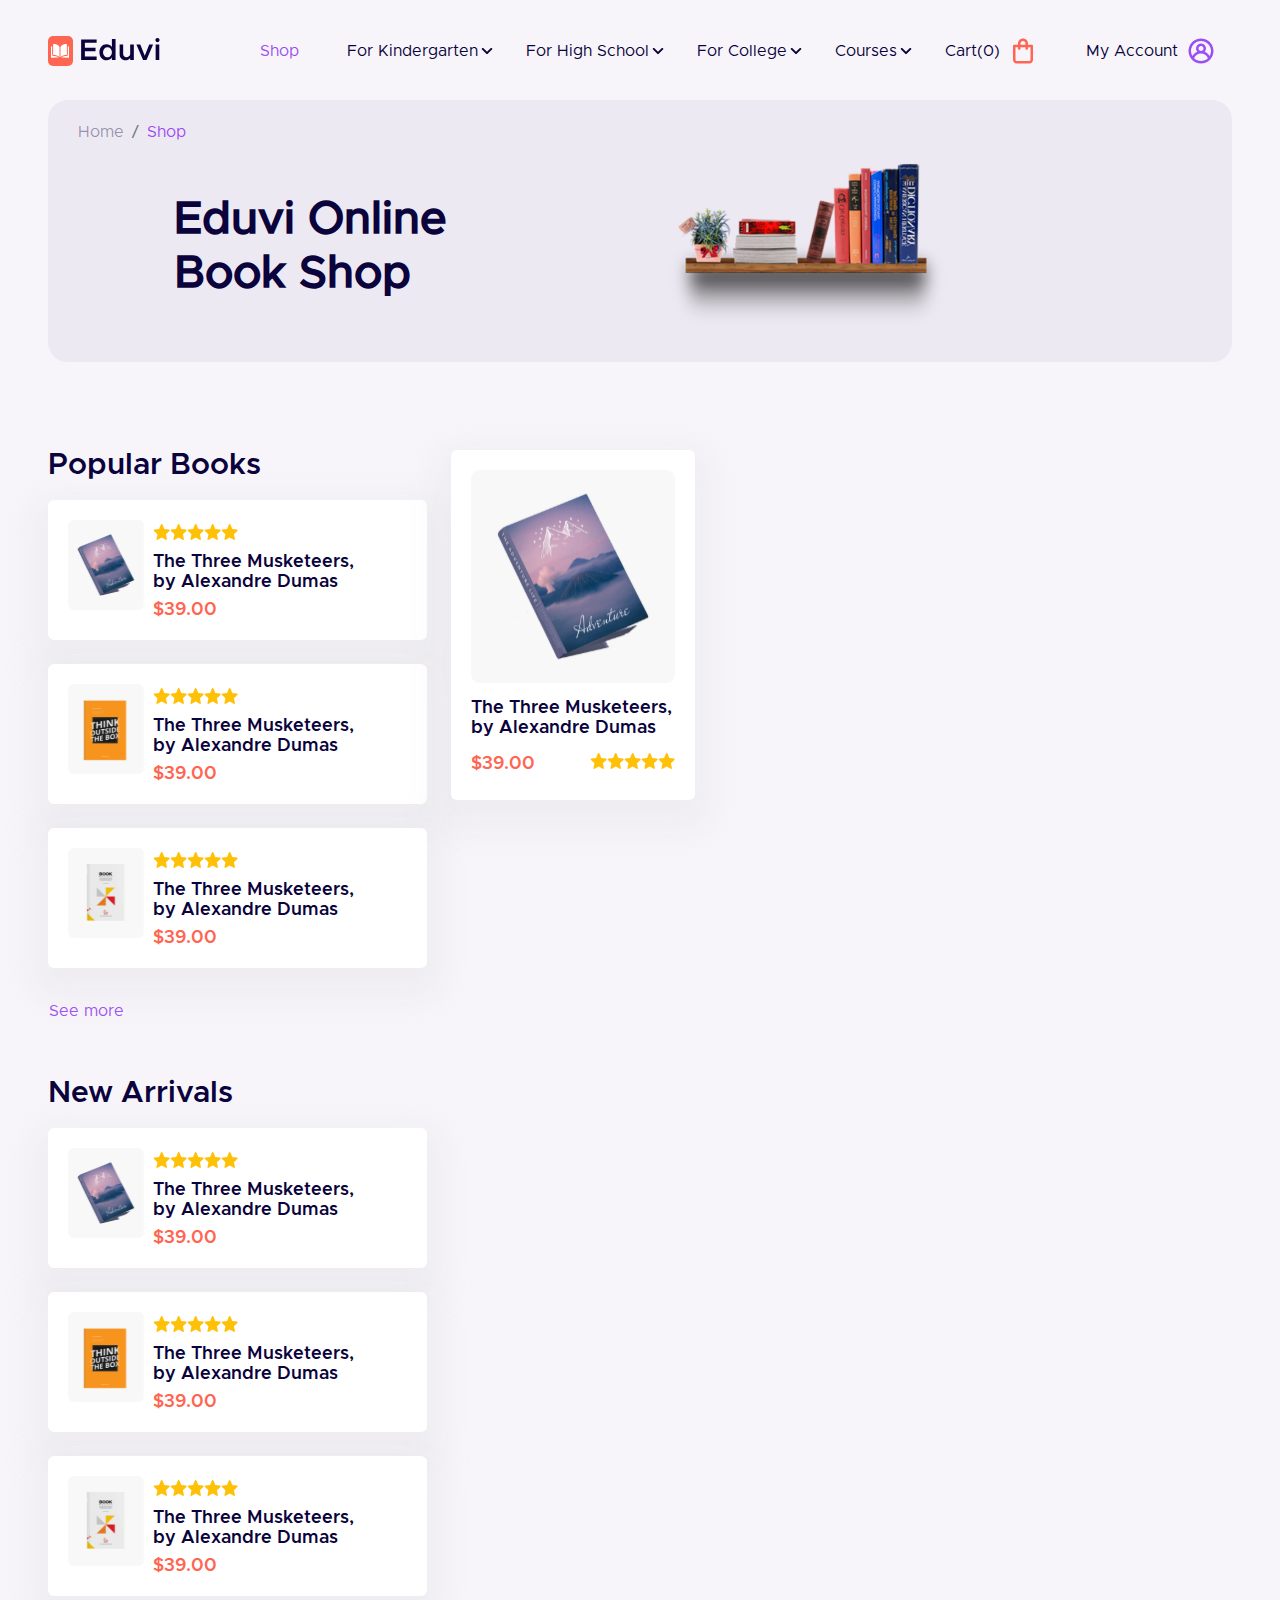
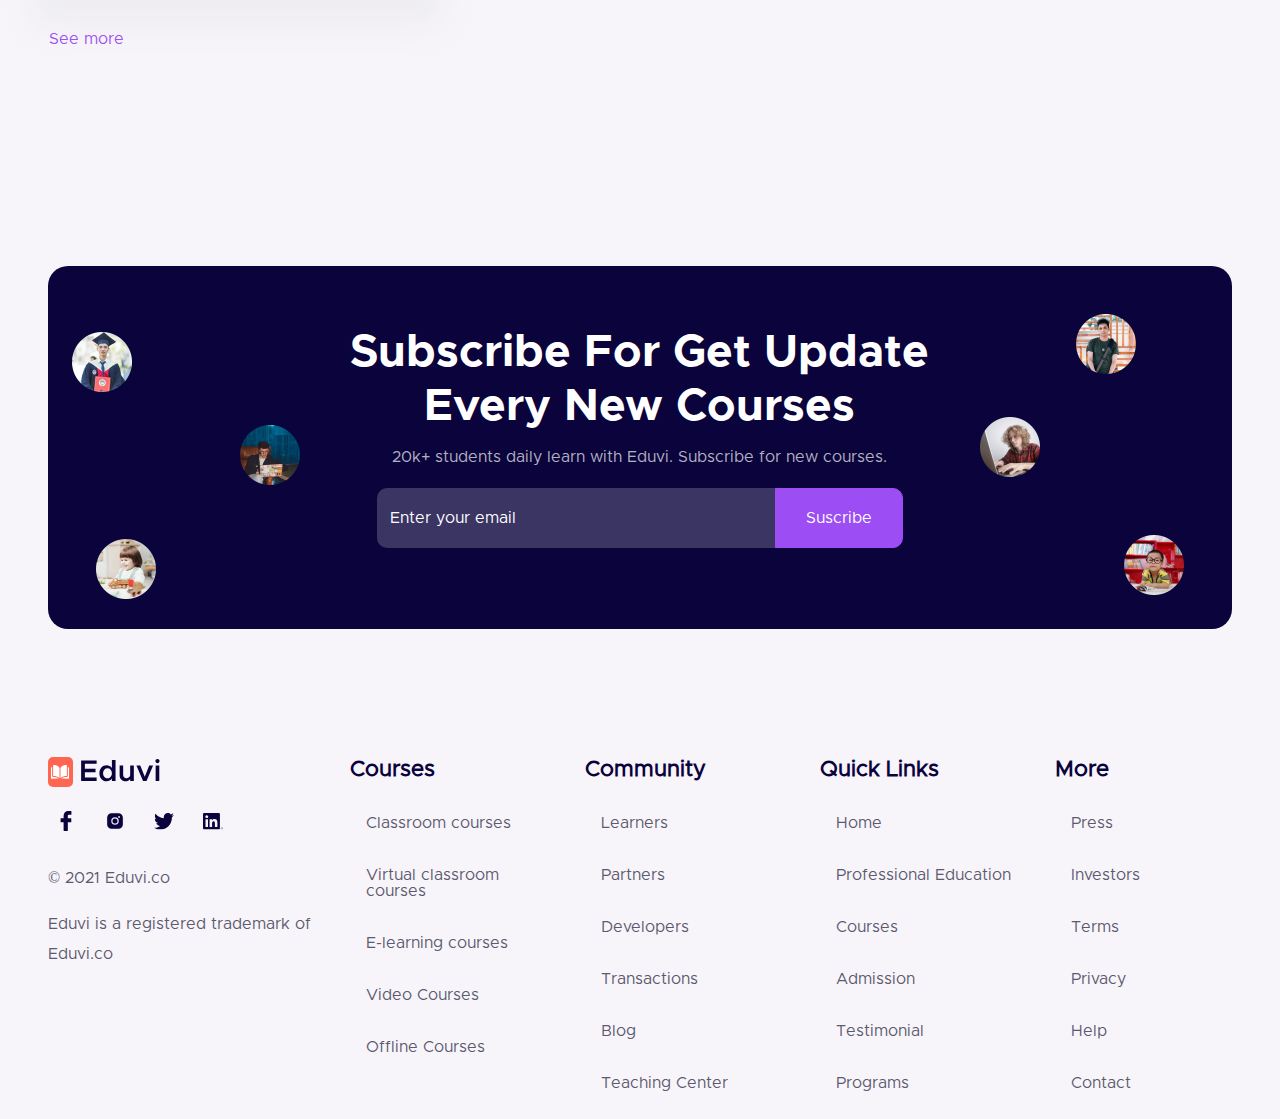
==== shop.html @ 91e5b5ab "shop page added" ====
<!DOCTYPE html>
<html lang="en">
  <head>
    <meta charset="UTF-8" />
    <meta http-equiv="X-UA-Compatible" content="IE=edge" />
    <meta name="viewport" content="width=device-width, initial-scale=1.0" />
    <meta name="description" content="Eduvi is a Global training provider based across the UK that specialises in accredited and bespoke training courses. We crush the barriers togetting a degree"/>
    <!-- facebook meta tags -->
    <meta property="og:title" content="Want to share your knowledge?">
    <meta property="og:description" content="High-definition video is video of higher resolution and quality than standard-definition. While there is no standardized meaning for high-definition, generally any video.">
    <meta property="og:image" content="https://cupidanish10.github.io/eduVi-website/img/mentor.png">
    <meta property="og:url" content="https://cupidanish10.github.io/eduVi-website">
    <!-- twitter meta tags -->
    <meta name="twitter:title" content="Want to share your knowledge? ">
    <meta name="twitter:description" content="High-definition video is video of higher resolution and quality than standard-definition. While there is no standardized meaning for high-definition, generally any video.">
    <meta name="twitter:image" content="https://cupidanish10.github.io/eduVi-website/img/mentor.png">
    <meta name="twitter:card" content="https://cupidanish10.github.io/eduVi-website/img/mentor.png">
    <title>EDuvi | Shop</title>
    <link rel="stylesheet" href="css/main.css" />
  </head>
  <body>
    <header class="header-static">
      <nav class="navbar navbar-expand-lg bg-transparent">
        <div class="container-fluid px-3 px-xl-5">
          <a class="navbar-brand" href="index.html">
            <img src="img/Logo.svg" alt="logo" />
          </a>
          <button
            class="navbar-toggler ms-auto me-3"
            type="button"
            data-bs-toggle="collapse"
            data-bs-target="#navbar-js"
            aria-controls="navbar-js"
            aria-expanded="false"
            aria-label="Toggle navigation"
          >
            <span class="navbar-toggler-icon"></span>
          </button>
          <div class="collapse navbar-collapse" id="navbar-js">
            <ul class="navbar-nav me-auto first-group">
              <li class="nav-item nav-item-spaced">
                <a class="nav-link active" href="shop.html">Shop</a>
              </li>

              <li class="nav-item nav-item-spaced dropdown">
                <a
                  class="nav-link dropdown-toggle"
                  href="#"
                  role="button"
                  data-bs-toggle="dropdown"
                  aria-expanded="false"
                >
                  For Kindergarten
                </a>
                <ul class="dropdown-menu">
                  <li><a class="dropdown-item" href="#">Action</a></li>
                  <li><a class="dropdown-item" href="#">Another action</a></li>
                  <li><hr class="dropdown-divider" /></li>
                  <li>
                    <a class="dropdown-item" href="#">Something else here</a>
                  </li>
                </ul>
              </li>
              <li class="nav-item nav-item-spaced dropdown">
                <a
                  class="nav-link dropdown-toggle"
                  href="#"
                  role="button"
                  data-bs-toggle="dropdown"
                  aria-expanded="false"
                >
                  For High School
                </a>
                <ul class="dropdown-menu">
                  <li><a class="dropdown-item" href="#">Action</a></li>
                  <li><a class="dropdown-item" href="#">Another action</a></li>
                  <li><hr class="dropdown-divider" /></li>
                  <li>
                    <a class="dropdown-item" href="#">Something else here</a>
                  </li>
                </ul>
              </li>
              <li class="nav-item nav-item-spaced dropdown">
                <a
                  class="nav-link dropdown-toggle"
                  href="#"
                  role="button"
                  data-bs-toggle="dropdown"
                  aria-expanded="false"
                >
                  For College
                </a>
                <ul class="dropdown-menu">
                  <li><a class="dropdown-item" href="#">Action</a></li>
                  <li><a class="dropdown-item" href="#">Another action</a></li>
                  <li><hr class="dropdown-divider" /></li>
                  <li>
                    <a class="dropdown-item" href="#">Something else here</a>
                  </li>
                </ul>
              </li>
             
              <li class="nav-item nav-item-spaced dropdown">
                <a
                  class="nav-link dropdown-toggle"
                  href="#"
                  role="button"
                  data-bs-toggle="dropdown"
                  aria-expanded="false"
                >
                  Courses
                </a>
                <ul class="dropdown-menu">
                  <li><a class="dropdown-item" href="#">Action</a></li>
                  <li><a class="dropdown-item" href="#">Another action</a></li>
                  <li><hr class="dropdown-divider" /></li>
                  <li>
                    <a class="dropdown-item" href="#">Something else here</a>
                  </li>
                </ul>
              </li>
            </ul>

           
          </div>
          <ul
          class="navbar-nav align-items-lg-center d-flex flex-row ml-lg-auto second-group"
        >
          <li class="nav-item">
            <a class="nav-link d-flex align-items-center" href="cart.html"
              > <span class="d-none d-xl-block pe-2">Cart(0)</span>  <img src="img/icons/bag.svg" alt="shopping bag" /></a
            >
           
          </li>
          <li class="nav-item nav-item-spaced dropdown">
            <a
              class="nav-link d-flex align-items-center dropdown-toggle"
              href="#"
              role="button"
              data-bs-toggle="dropdown"
              aria-expanded="false"
            >
            <span class="d-none d-xl-block pe-2"> My Account </span> <img src="img/icons/profile.svg" alt="profile" />
            </a>
            <ul class="dropdown-menu">
              <li><a class="dropdown-item" href="#">Action</a></li>
              <li><a class="dropdown-item" href="#">Another action</a></li>
              <li><hr class="dropdown-divider" /></li>
              <li>
                <a class="dropdown-item" href="#">Something else here</a>
              </li>
            </ul>
          </li>
        </ul>
        </div>
      </nav>
    </header>

    <main>

        <section class="py-2 position-relative overflow-hidden ">
            <div class="container-fluid px-3 px-xl-5">
              <div class="row align-items-center">
                <div class="col-md-12">
                  <div class="subbanner">
                      <div class="row">
                        <div class="col-md-12">
                            <nav aria-label="breadcrumb">
                                <ol class="breadcrumb brand-breadcrumb">
                                  <li class="breadcrumb-item"><a href="#">Home</a></li>
                                  <li class="breadcrumb-item active" aria-current="page">Shop</li>
                                </ol>
                              </nav>
                        </div>
                      </div>
                      <div class="row justify-content-center">
                        <div class="col-md-10">
                            <div class="row align-items-center">
                                <div class="col-md-4">
                                 
                                  <h2>Eduvi Online Book Shop</h2>
                                </div>
                    
                                <div class="offset-md-2 col-md-4 position-relative">
                                  <figure class="text-center">
                                    <img src="img/shelf-4x.png" class="img-fluid" alt="college level" />
                                  </figure>
                                 
                                </div>

                            </div>
                        </div>
    
                      </div>
                  </div>
                </div>
              </div>
            </div>
        </section>

        <section class="main position-relative overflow-hidden">
            <div class="container-fluid px-3 px-xl-5">
              <div class="row">
                    <aside class="col-xl-4 col-xxl-3">
                        <div class="mb-5">
                            <h3 class="title"> Popular Books </h3>
    
                            <div class="popular-items">
                                <div class="card border-0 popular-card">
                                    <div class="row g-0">
                                        <div class="col-md-3">
                                          <img src="img/popular/popular-book-1.svg" class="img-fluid rounded-start" alt="...">
                                        </div>
                                        <div class="col-md-8">
                                          <div class="card-body p-0">
                                            <ul class="list-unstyled d-flex mb-2">
                                                <li><img src="/img/icons/star.svg"/></li>
                                                <li><img src="/img/icons/star.svg"/></li>
                                                <li><img src="/img/icons/star.svg"/></li>
                                                <li><img src="/img/icons/star.svg"/></li>
                                                <li><img src="/img/icons/star.svg"/></li>
                                            </ul>
                                            <h5 class="card-title">The Three Musketeers, by Alexandre Dumas</h5>
                                            <p class="card-price text-secondary m-0"> $39.00 </p>
                                            
                                        </div>
                                    </div>
                                </div>
                            </div>
                            
                            <div class="card border-0 popular-card">
                                <div class="row g-0">
                                    <div class="col-md-3">
                                        <img src="img/popular/popular-book-2.svg" class="img-fluid rounded-start" alt="...">
                                    </div>
                                        <div class="col-md-8">
                                          <div class="card-body p-0">
                                            <ul class="list-unstyled d-flex mb-2">
                                                <li><img src="/img/icons/star.svg"/></li>
                                                <li><img src="/img/icons/star.svg"/></li>
                                                <li><img src="/img/icons/star.svg"/></li>
                                                <li><img src="/img/icons/star.svg"/></li>
                                                <li><img src="/img/icons/star.svg"/></li>
                                            </ul>
                                            <h5 class="card-title">The Three Musketeers, by Alexandre Dumas</h5>
                                            <p class="card-price text-secondary m-0"> $39.00 </p>
                                           
                                          </div>
                                        </div>
                                      </div>
                                </div>
                                <div class="card border-0 popular-card">
                                    <div class="row g-0">
                                        <div class="col-md-3">
                                          <img src="img/popular/popular-book-3.svg" class="img-fluid rounded-start" alt="...">
                                        </div>
                                        <div class="col-md-8">
                                          <div class="card-body p-0">
                                            <ul class="list-unstyled d-flex mb-2">
                                                <li><img src="/img/icons/star.svg"/></li>
                                                <li><img src="/img/icons/star.svg"/></li>
                                                <li><img src="/img/icons/star.svg"/></li>
                                                <li><img src="/img/icons/star.svg"/></li>
                                                <li><img src="/img/icons/star.svg"/></li>
                                            </ul>
                                            <h5 class="card-title">The Three Musketeers, by Alexandre Dumas</h5>
                                            <p class="card-price text-secondary m-0"> $39.00 </p>
                                           
                                          </div>
                                        </div>
                                      </div>
                                </div>
                            </div>
    
                            <div class="more-btn">
                                <a href="" class="btn btn-link px-0"> See more </a>
                            </div>
                        </div>

                        <div class="mb-5">
                            <h3 class="title"> New Arrivals </h3>
    
                            <div class="popular-items">
                                <div class="card border-0 p-4 popular-card">
                                    <div class="row g-0">
                                        <div class="col-md-3">
                                          <img src="img/popular/popular-book-1.svg" class="img-fluid rounded-start" alt="...">
                                        </div>
                                        <div class="col-md-8">
                                          <div class="card-body p-0">
                                            <ul class="list-unstyled d-flex mb-2">
                                                <li><img src="/img/icons/star.svg"/></li>
                                                <li><img src="/img/icons/star.svg"/></li>
                                                <li><img src="/img/icons/star.svg"/></li>
                                                <li><img src="/img/icons/star.svg"/></li>
                                                <li><img src="/img/icons/star.svg"/></li>
                                            </ul>
                                            <h5 class="card-title">The Three Musketeers, by Alexandre Dumas</h5>
                                            <p class="card-price text-secondary m-0"> $39.00 </p>
                                           
                                          </div>
                                        </div>
                                      </div>
                                </div>
                                <div class="card border-0 p-4 popular-card">
                                    <div class="row g-0">
                                        <div class="col-md-3">
                                          <img src="img/popular/popular-book-2.svg" class="img-fluid rounded-start" alt="...">
                                        </div>
                                        <div class="col-md-8">
                                          <div class="card-body p-0">
                                            <ul class="list-unstyled d-flex mb-2">
                                                <li><img src="/img/icons/star.svg"/></li>
                                                <li><img src="/img/icons/star.svg"/></li>
                                                <li><img src="/img/icons/star.svg"/></li>
                                                <li><img src="/img/icons/star.svg"/></li>
                                                <li><img src="/img/icons/star.svg"/></li>
                                            </ul>
                                            <h5 class="card-title">The Three Musketeers, by Alexandre Dumas</h5>
                                            <p class="card-price text-secondary m-0"> $39.00 </p>
                                           
                                          </div>
                                        </div>
                                      </div>
                                </div>
                                <div class="card border-0 p-4 popular-card">
                                    <div class="row g-0">
                                        <div class="col-md-3">
                                          <img src="img/popular/popular-book-3.svg" class="img-fluid rounded-start" alt="...">
                                        </div>
                                        <div class="col-md-8">
                                          <div class="card-body p-0">
                                            <ul class="list-unstyled d-flex mb-2">
                                                <li><img src="/img/icons/star.svg"/></li>
                                                <li><img src="/img/icons/star.svg"/></li>
                                                <li><img src="/img/icons/star.svg"/></li>
                                                <li><img src="/img/icons/star.svg"/></li>
                                                <li><img src="/img/icons/star.svg"/></li>
                                            </ul>
                                            <h5 class="card-title">The Three Musketeers, by Alexandre Dumas</h5>
                                            <p class="card-price text-secondary m-0"> $39.00 </p>
                                           
                                          </div>
                                        </div>
                                      </div>
                                </div>
                            </div>
    
                            <div class="more-btn">
                                <a href="" class="btn btn-link px-0"> See more </a>
                            </div>
                        </div>
                    </aside>

                    <div class="col-xl-8 col-xxl-9">
                        <div class="row">
                            <div class="col-md-4">
                                <div class="card border-0 product-card">
                                    <img src="img/products/product-1.svg" class="card-img-top" alt="...">
                                    <div class="card-body p-0">
                                        <h5 class="card-title">The Three Musketeers, by Alexandre Dumas</h5>
                                        <div class="d-flex justify-content-between align-items-center">
                                            <p class="card-price text-secondary m-0"> $39.00 </p>
                                            <ul class="list-unstyled d-flex mb-2">
                                                <li><img src="/img/icons/star.svg"/></li>
                                                <li><img src="/img/icons/star.svg"/></li>
                                                <li><img src="/img/icons/star.svg"/></li>
                                                <li><img src="/img/icons/star.svg"/></li>
                                                <li><img src="/img/icons/star.svg"/></li>
                                            </ul>
                                        </div>
                                    </div>
                                </div>
                            </div>
                        </div>
                      

                    </div>
                </div>
            </div>
        </section>

     

      <section class="main overflow-hidden">
        <div class="container-fluid px-3 px-xl-5">
          <div class="row">
            <div class="col-md-12">
              <div class="section-bg suscribe-block position-relative text-center">
                <div class="row justify-content-center">
                  <div class="col-md-7">
                    <h2 class="text-white">Subscribe For Get Update Every New Courses</h2>
                    <p> 20k+ students daily learn with Eduvi. Subscribe for new courses.</p>
                    <form class="mt-3 px-5 suscribe-form">
                      <div class="input-group mb-3">
                        <input type="text" class="form-control h-60" placeholder="Enter your email" aria-label="Enter your email" aria-describedby="basic-addon2">
                        <span class="input-group-text btn btn-primary" id="basic-addon2">Suscribe</span>
                      </div>
                      
                    </form>
                  </div>
                </div>

                <div
                class="avatar-sm rounded-3 position-absolute top-0 start-0 mt-6 ms-4 translate-middle-y d-none d-lg-block"
              >
                <img src="img/suscribe/avatar-1.png" alt="avatar 1 Icon" />
              </div>
              <div
                class="avatar-sm rounded-3 position-absolute top-50 start-0 translate-middle-y ms-12 mt-2 d-none d-lg-block"
              >
                <img src="img/suscribe/avatar-2.png" alt="avatar 2 Icon" />
              </div>
              <div
                class="avatar-sm rounded-3 position-absolute bottom-0 start-0 translate-middle-y ms-5 mtn-2 d-none d-lg-block"
              >
                <img src="img/suscribe/avatar-3.png" alt="avatar 3 Icon" />
              </div>
              <div
                class="avatar-sm rounded-3 position-absolute top-0 end-0 me-6 mt-5 d-none d-lg-block z-index-9"
              >
                <img src="img/suscribe/avatar-4.png" alt="avatar 4 Icon" />
              </div>
              <div
                class="avatar-sm rounded-3 position-absolute top-50 end-0 translate-middle-y mb-5 me-12 d-none d-lg-block z-index-9"
              >
                <img src="img/suscribe/avatar-5.png" alt="avatar 5 Icon" />
              </div>
              <div
                class="avatar-sm rounded-3 position-absolute bottom-0 end-0 translate-middle-y mb-1 me-5 d-none d-lg-block z-index-9"
              >
                <img src="img/suscribe/avatar-6.png" alt="avatar 6 Icon" />
              </div>

              </div>

            </div>
          </div>
        </div>
      </section>


    </main>

    <footer class="pt-5">
      <div class="container-fluid px-3 px-xl-5">
        <!-- Row START -->
        <div class="row g-4">
    
          <!-- Widget 1 START -->
          <div class="col-lg-3">
            <!-- logo -->
            <a class="me-0" href="index.html">
              <img class="light-mode-item h-40px" src="img/Logo.svg" alt="logo">
              
            </a>
             <!-- Social media icon -->
             <ul class="list-inline mb-0 mt-3">
              <li class="list-inline-item"> <a class="social-btn text-facebook" href="#"> <img src="img/social/facebook.svg" alt="facebook icon"/> </a> </li>
              <li class="list-inline-item"> <a class="social-btn text-instagram" href="#"><img src="img/social/instagram.svg" alt="instagram icon"/></a> </li>
              <li class="list-inline-item"> <a class="social-btn text-twitter" href="#"><img src="img/social/Twitter.svg" alt="Twitter icon"/></a> </li>
              <li class="list-inline-item"> <a class="social-btn text-linkedin" href="#"><img src="img/social/LinkedIn.svg" alt="LinkedIn icon"/></a> </li>
            </ul>

            <p class="mt-4"> &copy; 2021 Eduvi.co </p>
            <p class="">Eduvi is a registered trademark of Eduvi.co</p>
           
          </div>
          <!-- Widget 1 END -->
    
          <!-- Widget 2 START -->
          <div class="col-lg-7">
            <div class="row g-4">
              <!-- Link block -->
              <div class="col-6 col-md-4">
                <h5 class="mb-2 mb-md-4">Courses</h5>
                <ul class="nav flex-column list-unstyled">
                  <li class="nav-item"><a class="nav-link" href="#">Classroom courses</a></li>
                  <li class="nav-item"><a class="nav-link" href="#">Virtual classroom courses</a></li>
                  <li class="nav-item"><a class="nav-link" href="#">E-learning courses</a></li>
                  <li class="nav-item"><a class="nav-link" href="#">Video Courses</a></li>
                  <li class="nav-item"><a class="nav-link" href="#">Offline Courses</a></li>
                </ul>
              </div>
                      
              <!-- Link block -->
              <div class="col-6 col-md-4">
                <h5 class="mb-2 mb-md-4">Community</h5>
                <ul class="nav flex-column list-unstyled">
                  <li class="nav-item"><a class="nav-link" href="#">Learners</a></li>
                  <li class="nav-item"><a class="nav-link" href="#">Partners</a></li>
                  <li class="nav-item"><a class="nav-link" href="#">Developers</a></li>
                  <li class="nav-item"><a class="nav-link" href="#">Transactions</a></li>
                  <li class="nav-item"><a class="nav-link" href="#">Blog</a></li>
                  <li class="nav-item"><a class="nav-link" href="#">Teaching Center</a></li>
                </ul>
              </div>
    
              <!-- Link block -->
              <div class="col-6 col-md-4">
                <h5 class="mb-2 mb-md-4">Quick Links</h5>
                <ul class="nav flex-column list-unstyled">
                  <li class="nav-item"><a class="nav-link" href="#">Home</a></li>
                  <li class="nav-item"><a class="nav-link" href="#">Professional Education</a></li>
                  <li class="nav-item"><a class="nav-link" href="#">Courses</a></li>
                  <li class="nav-item"><a class="nav-link" href="#">Admission</a></li>
                  <li class="nav-item"><a class="nav-link" href="#">Testimonial</a></li>
                  <li class="nav-item"><a class="nav-link" href="#">Programs</a></li>
                </ul>
              </div>
            </div>
          </div>
          <!-- Widget 2 END -->
    
          <!-- Widget 3 START -->
          <div class="col-lg-2">
            <h5 class="mb-2 mb-md-4">More</h5>
            <ul class="nav flex-column list-unstyled">
              <li class="nav-item"><a class="nav-link" href="#">Press</a></li>
              <li class="nav-item"><a class="nav-link" href="#">Investors</a></li>
              <li class="nav-item"><a class="nav-link" href="#">Terms</a></li>
              <li class="nav-item"><a class="nav-link" href="#">Privacy</a></li>
              <li class="nav-item"><a class="nav-link" href="#">Help</a></li>
              <li class="nav-item"><a class="nav-link" href="#">Contact</a></li>
            </ul>
          </div> 
          <!-- Widget 3 END -->
        </div><!-- Row END -->
  
      </div>
    </footer>



    <!-- <a
    href=""
    class="btn btn-primary"
    data-bs-toggle="modal"
    data-bs-target="#exampleModal"
    >Show popup</a
  >
    <div
      class="modal fade"
      id="exampleModal"
      tabindex="-1"
      aria-labelledby="exampleModalLabel"
      aria-hidden="true"
    
    >
      <div class="modal-dialog">
        <div class="modal-content">
          <div class="modal-header">
            <h1 class="modal-title fs-5" id="exampleModalLabel">Modal title</h1>
            <button
              type="button"
              class="btn-close"
              data-bs-dismiss="modal"
              aria-label="Close"
            ></button>
          </div>
          <div class="modal-body">
            <form>
                <div class="mb-3">
                  <label for="exampleInputEmail1" class="form-label">Email address</label>
                  <input type="email" class="form-control" id="exampleInputEmail1" aria-describedby="emailHelp">
                  <div id="emailHelp" class="form-text">We'll never share your email with anyone else.</div>
                </div>
                <div class="mb-3">
                  <label for="exampleInputPassword1" class="form-label">Password</label>
                  <input type="password" class="form-control" id="exampleInputPassword1">
                </div>
                <div class="mb-3 form-check">
                  <input type="checkbox" class="form-check-input" id="exampleCheck1">
                  <label class="form-check-label" for="exampleCheck1">Check me out</label>
                </div>
                <button type="submit" class="btn btn-primary">Submit</button>
              </form>
          </div>
          
        </div>
      </div>
    </div> -->

    <script src="js/jquery3.min.js"></script>
    <script src="js/bootstrap.bundle.min.js"></script>
  </body>
</html>
---- css/main.css ----
@charset "UTF-8";
:root {
  --bs-blue: #0d6efd;
  --bs-indigo: #6610f2;
  --bs-purple: #6f42c1;
  --bs-pink: #d63384;
  --bs-red: #dc3545;
  --bs-orange: #fd7e14;
  --bs-yellow: #ffc107;
  --bs-green: #198754;
  --bs-teal: #20c997;
  --bs-cyan: #0dcaf0;
  --bs-black: #000;
  --bs-white: #fff;
  --bs-gray: #6c757d;
  --bs-gray-dark: #343a40;
  --bs-gray-100: #f8f9fa;
  --bs-gray-200: #e9ecef;
  --bs-gray-300: #dee2e6;
  --bs-gray-400: #ced4da;
  --bs-gray-500: #adb5bd;
  --bs-gray-600: #6c757d;
  --bs-gray-700: #495057;
  --bs-gray-800: #343a40;
  --bs-gray-900: #212529;
  --bs-primary: #9C4DF4;
  --bs-secondary: #FF6652;
  --bs-success: #198754;
  --bs-info: #0dcaf0;
  --bs-warning: #ffc107;
  --bs-danger: #dc3545;
  --bs-light: #f8f9fa;
  --bs-dark: #212529;
  --bs-brand-color: #FF6652;
  --bs-primary-rgb: 156, 77, 244;
  --bs-secondary-rgb: 255, 102, 82;
  --bs-success-rgb: 25, 135, 84;
  --bs-info-rgb: 13, 202, 240;
  --bs-warning-rgb: 255, 193, 7;
  --bs-danger-rgb: 220, 53, 69;
  --bs-light-rgb: 248, 249, 250;
  --bs-dark-rgb: 33, 37, 41;
  --bs-white-rgb: 255, 255, 255;
  --bs-black-rgb: 0, 0, 0;
  --bs-body-color-rgb: 33, 37, 41;
  --bs-body-bg-rgb: 255, 255, 255;
  --bs-font-sans-serif: system-ui, -apple-system, "Segoe UI", Roboto, "Helvetica Neue", "Noto Sans", "Liberation Sans", Arial, sans-serif, "Apple Color Emoji", "Segoe UI Emoji", "Segoe UI Symbol", "Noto Color Emoji";
  --bs-font-monospace: SFMono-Regular, Menlo, Monaco, Consolas, "Liberation Mono", "Courier New", monospace;
  --bs-gradient: linear-gradient(180deg, rgba(255, 255, 255, 0.15), rgba(255, 255, 255, 0));
  --bs-body-font-family: var(--bs-font-sans-serif);
  --bs-body-font-size: 1rem;
  --bs-body-font-weight: 400;
  --bs-body-line-height: 1.5;
  --bs-body-color: #212529;
  --bs-body-bg: #fff;
  --bs-border-width: 1px;
  --bs-border-style: solid;
  --bs-border-color: #dee2e6;
  --bs-border-color-translucent: rgba(0, 0, 0, 0.175);
  --bs-border-radius: 0.375rem;
  --bs-border-radius-sm: 0.25rem;
  --bs-border-radius-lg: 0.5rem;
  --bs-border-radius-xl: 1rem;
  --bs-border-radius-2xl: 2rem;
  --bs-border-radius-pill: 50rem;
  --bs-link-color: #9C4DF4;
  --bs-link-hover-color: #7d3ec3;
  --bs-code-color: #d63384;
  --bs-highlight-bg: #fff3cd;
}

*,
*::before,
*::after {
  box-sizing: border-box;
}

@media (prefers-reduced-motion: no-preference) {
  :root {
    scroll-behavior: smooth;
  }
}

body {
  margin: 0;
  font-family: var(--bs-body-font-family);
  font-size: var(--bs-body-font-size);
  font-weight: var(--bs-body-font-weight);
  line-height: var(--bs-body-line-height);
  color: var(--bs-body-color);
  text-align: var(--bs-body-text-align);
  background-color: var(--bs-body-bg);
  -webkit-text-size-adjust: 100%;
  -webkit-tap-highlight-color: rgba(0, 0, 0, 0);
}

hr {
  margin: 1rem 0;
  color: inherit;
  border: 0;
  border-top: 1px solid;
  opacity: 0.25;
}

h6, .h6, h5, .h5, h4, .h4, h3, .h3, h2, .h2, h1, .h1 {
  margin-top: 0;
  margin-bottom: 0.5rem;
  font-weight: 500;
  line-height: 1.2;
}

h1, .h1 {
  font-size: calc(1.375rem + 1.5vw);
}
@media (min-width: 1200px) {
  h1, .h1 {
    font-size: 2.5rem;
  }
}

h2, .h2 {
  font-size: calc(1.325rem + 0.9vw);
}
@media (min-width: 1200px) {
  h2, .h2 {
    font-size: 2rem;
  }
}

h3, .h3 {
  font-size: calc(1.3rem + 0.6vw);
}
@media (min-width: 1200px) {
  h3, .h3 {
    font-size: 1.75rem;
  }
}

h4, .h4 {
  font-size: calc(1.275rem + 0.3vw);
}
@media (min-width: 1200px) {
  h4, .h4 {
    font-size: 1.5rem;
  }
}

h5, .h5 {
  font-size: 1.25rem;
}

h6, .h6 {
  font-size: 1rem;
}

p {
  margin-top: 0;
  margin-bottom: 1rem;
}

abbr[title] {
  text-decoration: underline dotted;
  cursor: help;
  text-decoration-skip-ink: none;
}

address {
  margin-bottom: 1rem;
  font-style: normal;
  line-height: inherit;
}

ol,
ul {
  padding-left: 2rem;
}

ol,
ul,
dl {
  margin-top: 0;
  margin-bottom: 1rem;
}

ol ol,
ul ul,
ol ul,
ul ol {
  margin-bottom: 0;
}

dt {
  font-weight: 700;
}

dd {
  margin-bottom: 0.5rem;
  margin-left: 0;
}

blockquote {
  margin: 0 0 1rem;
}

b,
strong {
  font-weight: bolder;
}

small, .small {
  font-size: 0.875em;
}

mark, .mark {
  padding: 0.1875em;
  background-color: var(--bs-highlight-bg);
}

sub,
sup {
  position: relative;
  font-size: 0.75em;
  line-height: 0;
  vertical-align: baseline;
}

sub {
  bottom: -0.25em;
}

sup {
  top: -0.5em;
}

a {
  color: var(--bs-link-color);
  text-decoration: underline;
}
a:hover {
  color: var(--bs-link-hover-color);
}

a:not([href]):not([class]), a:not([href]):not([class]):hover {
  color: inherit;
  text-decoration: none;
}

pre,
code,
kbd,
samp {
  font-family: var(--bs-font-monospace);
  font-size: 1em;
}

pre {
  display: block;
  margin-top: 0;
  margin-bottom: 1rem;
  overflow: auto;
  font-size: 0.875em;
}
pre code {
  font-size: inherit;
  color: inherit;
  word-break: normal;
}

code {
  font-size: 0.875em;
  color: var(--bs-code-color);
  word-wrap: break-word;
}
a > code {
  color: inherit;
}

kbd {
  padding: 0.1875rem 0.375rem;
  font-size: 0.875em;
  color: var(--bs-body-bg);
  background-color: var(--bs-body-color);
  border-radius: 0.25rem;
}
kbd kbd {
  padding: 0;
  font-size: 1em;
}

figure {
  margin: 0 0 1rem;
}

img,
svg {
  vertical-align: middle;
}

table {
  caption-side: bottom;
  border-collapse: collapse;
}

caption {
  padding-top: 0.5rem;
  padding-bottom: 0.5rem;
  color: #6c757d;
  text-align: left;
}

th {
  text-align: inherit;
  text-align: -webkit-match-parent;
}

thead,
tbody,
tfoot,
tr,
td,
th {
  border-color: inherit;
  border-style: solid;
  border-width: 0;
}

label {
  display: inline-block;
}

button {
  border-radius: 0;
}

button:focus:not(:focus-visible) {
  outline: 0;
}

input,
button,
select,
optgroup,
textarea {
  margin: 0;
  font-family: inherit;
  font-size: inherit;
  line-height: inherit;
}

button,
select {
  text-transform: none;
}

[role=button] {
  cursor: pointer;
}

select {
  word-wrap: normal;
}
select:disabled {
  opacity: 1;
}

[list]:not([type=date]):not([type=datetime-local]):not([type=month]):not([type=week]):not([type=time])::-webkit-calendar-picker-indicator {
  display: none !important;
}

button,
[type=button],
[type=reset],
[type=submit] {
  -webkit-appearance: button;
}
button:not(:disabled),
[type=button]:not(:disabled),
[type=reset]:not(:disabled),
[type=submit]:not(:disabled) {
  cursor: pointer;
}

::-moz-focus-inner {
  padding: 0;
  border-style: none;
}

textarea {
  resize: vertical;
}

fieldset {
  min-width: 0;
  padding: 0;
  margin: 0;
  border: 0;
}

legend {
  float: left;
  width: 100%;
  padding: 0;
  margin-bottom: 0.5rem;
  font-size: calc(1.275rem + 0.3vw);
  line-height: inherit;
}
@media (min-width: 1200px) {
  legend {
    font-size: 1.5rem;
  }
}
legend + * {
  clear: left;
}

::-webkit-datetime-edit-fields-wrapper,
::-webkit-datetime-edit-text,
::-webkit-datetime-edit-minute,
::-webkit-datetime-edit-hour-field,
::-webkit-datetime-edit-day-field,
::-webkit-datetime-edit-month-field,
::-webkit-datetime-edit-year-field {
  padding: 0;
}

::-webkit-inner-spin-button {
  height: auto;
}

[type=search] {
  outline-offset: -2px;
  -webkit-appearance: textfield;
}

/* rtl:raw:
[type="tel"],
[type="url"],
[type="email"],
[type="number"] {
  direction: ltr;
}
*/
::-webkit-search-decoration {
  -webkit-appearance: none;
}

::-webkit-color-swatch-wrapper {
  padding: 0;
}

::file-selector-button {
  font: inherit;
  -webkit-appearance: button;
}

output {
  display: inline-block;
}

iframe {
  border: 0;
}

summary {
  display: list-item;
  cursor: pointer;
}

progress {
  vertical-align: baseline;
}

[hidden] {
  display: none !important;
}

.lead {
  font-size: 1.25rem;
  font-weight: 300;
}

.display-1 {
  font-size: calc(1.625rem + 4.5vw);
  font-weight: 300;
  line-height: 1.2;
}
@media (min-width: 1200px) {
  .display-1 {
    font-size: 5rem;
  }
}

.display-2 {
  font-size: calc(1.575rem + 3.9vw);
  font-weight: 300;
  line-height: 1.2;
}
@media (min-width: 1200px) {
  .display-2 {
    font-size: 4.5rem;
  }
}

.display-3 {
  font-size: calc(1.525rem + 3.3vw);
  font-weight: 300;
  line-height: 1.2;
}
@media (min-width: 1200px) {
  .display-3 {
    font-size: 4rem;
  }
}

.display-4 {
  font-size: calc(1.475rem + 2.7vw);
  font-weight: 300;
  line-height: 1.2;
}
@media (min-width: 1200px) {
  .display-4 {
    font-size: 3.5rem;
  }
}

.display-5 {
  font-size: calc(1.425rem + 2.1vw);
  font-weight: 300;
  line-height: 1.2;
}
@media (min-width: 1200px) {
  .display-5 {
    font-size: 3rem;
  }
}

.display-6 {
  font-size: calc(1.375rem + 1.5vw);
  font-weight: 300;
  line-height: 1.2;
}
@media (min-width: 1200px) {
  .display-6 {
    font-size: 2.5rem;
  }
}

.list-unstyled {
  padding-left: 0;
  list-style: none;
}

.list-inline {
  padding-left: 0;
  list-style: none;
}

.list-inline-item {
  display: inline-block;
}
.list-inline-item:not(:last-child) {
  margin-right: 0.5rem;
}

.initialism {
  font-size: 0.875em;
  text-transform: uppercase;
}

.blockquote {
  margin-bottom: 1rem;
  font-size: 1.25rem;
}
.blockquote > :last-child {
  margin-bottom: 0;
}

.blockquote-footer {
  margin-top: -1rem;
  margin-bottom: 1rem;
  font-size: 0.875em;
  color: #6c757d;
}
.blockquote-footer::before {
  content: "— ";
}

.img-fluid {
  max-width: 100%;
  height: auto;
}

.img-thumbnail {
  padding: 0.25rem;
  background-color: #fff;
  border: 1px solid var(--bs-border-color);
  border-radius: 0.375rem;
  max-width: 100%;
  height: auto;
}

.figure {
  display: inline-block;
}

.figure-img {
  margin-bottom: 0.5rem;
  line-height: 1;
}

.figure-caption {
  font-size: 0.875em;
  color: #6c757d;
}

.container,
.container-fluid,
.container-xxl,
.container-xl,
.container-lg,
.container-md,
.container-sm {
  --bs-gutter-x: 1.5rem;
  --bs-gutter-y: 0;
  width: 100%;
  padding-right: calc(var(--bs-gutter-x) * 0.5);
  padding-left: calc(var(--bs-gutter-x) * 0.5);
  margin-right: auto;
  margin-left: auto;
}

@media (min-width: 576px) {
  .container-sm, .container {
    max-width: 540px;
  }
}
@media (min-width: 768px) {
  .container-md, .container-sm, .container {
    max-width: 720px;
  }
}
@media (min-width: 992px) {
  .container-lg, .container-md, .container-sm, .container {
    max-width: 960px;
  }
}
@media (min-width: 1200px) {
  .container-xl, .container-lg, .container-md, .container-sm, .container {
    max-width: 1140px;
  }
}
@media (min-width: 1400px) {
  .container-xxl, .container-xl, .container-lg, .container-md, .container-sm, .container {
    max-width: 1320px;
  }
}
.row {
  --bs-gutter-x: 1.5rem;
  --bs-gutter-y: 0;
  display: flex;
  flex-wrap: wrap;
  margin-top: calc(-1 * var(--bs-gutter-y));
  margin-right: calc(-0.5 * var(--bs-gutter-x));
  margin-left: calc(-0.5 * var(--bs-gutter-x));
}
.row > * {
  flex-shrink: 0;
  width: 100%;
  max-width: 100%;
  padding-right: calc(var(--bs-gutter-x) * 0.5);
  padding-left: calc(var(--bs-gutter-x) * 0.5);
  margin-top: var(--bs-gutter-y);
}

.col {
  flex: 1 0 0%;
}

.row-cols-auto > * {
  flex: 0 0 auto;
  width: auto;
}

.row-cols-1 > * {
  flex: 0 0 auto;
  width: 100%;
}

.row-cols-2 > * {
  flex: 0 0 auto;
  width: 50%;
}

.row-cols-3 > * {
  flex: 0 0 auto;
  width: 33.3333333333%;
}

.row-cols-4 > * {
  flex: 0 0 auto;
  width: 25%;
}

.row-cols-5 > * {
  flex: 0 0 auto;
  width: 20%;
}

.row-cols-6 > * {
  flex: 0 0 auto;
  width: 16.6666666667%;
}

.col-auto {
  flex: 0 0 auto;
  width: auto;
}

.col-1 {
  flex: 0 0 auto;
  width: 8.33333333%;
}

.col-2 {
  flex: 0 0 auto;
  width: 16.66666667%;
}

.col-3 {
  flex: 0 0 auto;
  width: 25%;
}

.col-4 {
  flex: 0 0 auto;
  width: 33.33333333%;
}

.col-5 {
  flex: 0 0 auto;
  width: 41.66666667%;
}

.col-6 {
  flex: 0 0 auto;
  width: 50%;
}

.col-7 {
  flex: 0 0 auto;
  width: 58.33333333%;
}

.col-8 {
  flex: 0 0 auto;
  width: 66.66666667%;
}

.col-9 {
  flex: 0 0 auto;
  width: 75%;
}

.col-10 {
  flex: 0 0 auto;
  width: 83.33333333%;
}

.col-11 {
  flex: 0 0 auto;
  width: 91.66666667%;
}

.col-12 {
  flex: 0 0 auto;
  width: 100%;
}

.offset-1 {
  margin-left: 8.33333333%;
}

.offset-2 {
  margin-left: 16.66666667%;
}

.offset-3 {
  margin-left: 25%;
}

.offset-4 {
  margin-left: 33.33333333%;
}

.offset-5 {
  margin-left: 41.66666667%;
}

.offset-6 {
  margin-left: 50%;
}

.offset-7 {
  margin-left: 58.33333333%;
}

.offset-8 {
  margin-left: 66.66666667%;
}

.offset-9 {
  margin-left: 75%;
}

.offset-10 {
  margin-left: 83.33333333%;
}

.offset-11 {
  margin-left: 91.66666667%;
}

.g-0,
.gx-0 {
  --bs-gutter-x: 0;
}

.g-0,
.gy-0 {
  --bs-gutter-y: 0;
}

.g-1,
.gx-1 {
  --bs-gutter-x: 0.25rem;
}

.g-1,
.gy-1 {
  --bs-gutter-y: 0.25rem;
}

.g-2,
.gx-2 {
  --bs-gutter-x: 0.5rem;
}

.g-2,
.gy-2 {
  --bs-gutter-y: 0.5rem;
}

.g-3,
.gx-3 {
  --bs-gutter-x: 1rem;
}

.g-3,
.gy-3 {
  --bs-gutter-y: 1rem;
}

.g-4,
.gx-4 {
  --bs-gutter-x: 1.5rem;
}

.g-4,
.gy-4 {
  --bs-gutter-y: 1.5rem;
}

.g-5,
.gx-5 {
  --bs-gutter-x: 3rem;
}

.g-5,
.gy-5 {
  --bs-gutter-y: 3rem;
}

@media (min-width: 576px) {
  .col-sm {
    flex: 1 0 0%;
  }
  .row-cols-sm-auto > * {
    flex: 0 0 auto;
    width: auto;
  }
  .row-cols-sm-1 > * {
    flex: 0 0 auto;
    width: 100%;
  }
  .row-cols-sm-2 > * {
    flex: 0 0 auto;
    width: 50%;
  }
  .row-cols-sm-3 > * {
    flex: 0 0 auto;
    width: 33.3333333333%;
  }
  .row-cols-sm-4 > * {
    flex: 0 0 auto;
    width: 25%;
  }
  .row-cols-sm-5 > * {
    flex: 0 0 auto;
    width: 20%;
  }
  .row-cols-sm-6 > * {
    flex: 0 0 auto;
    width: 16.6666666667%;
  }
  .col-sm-auto {
    flex: 0 0 auto;
    width: auto;
  }
  .col-sm-1 {
    flex: 0 0 auto;
    width: 8.33333333%;
  }
  .col-sm-2 {
    flex: 0 0 auto;
    width: 16.66666667%;
  }
  .col-sm-3 {
    flex: 0 0 auto;
    width: 25%;
  }
  .col-sm-4 {
    flex: 0 0 auto;
    width: 33.33333333%;
  }
  .col-sm-5 {
    flex: 0 0 auto;
    width: 41.66666667%;
  }
  .col-sm-6 {
    flex: 0 0 auto;
    width: 50%;
  }
  .col-sm-7 {
    flex: 0 0 auto;
    width: 58.33333333%;
  }
  .col-sm-8 {
    flex: 0 0 auto;
    width: 66.66666667%;
  }
  .col-sm-9 {
    flex: 0 0 auto;
    width: 75%;
  }
  .col-sm-10 {
    flex: 0 0 auto;
    width: 83.33333333%;
  }
  .col-sm-11 {
    flex: 0 0 auto;
    width: 91.66666667%;
  }
  .col-sm-12 {
    flex: 0 0 auto;
    width: 100%;
  }
  .offset-sm-0 {
    margin-left: 0;
  }
  .offset-sm-1 {
    margin-left: 8.33333333%;
  }
  .offset-sm-2 {
    margin-left: 16.66666667%;
  }
  .offset-sm-3 {
    margin-left: 25%;
  }
  .offset-sm-4 {
    margin-left: 33.33333333%;
  }
  .offset-sm-5 {
    margin-left: 41.66666667%;
  }
  .offset-sm-6 {
    margin-left: 50%;
  }
  .offset-sm-7 {
    margin-left: 58.33333333%;
  }
  .offset-sm-8 {
    margin-left: 66.66666667%;
  }
  .offset-sm-9 {
    margin-left: 75%;
  }
  .offset-sm-10 {
    margin-left: 83.33333333%;
  }
  .offset-sm-11 {
    margin-left: 91.66666667%;
  }
  .g-sm-0,
  .gx-sm-0 {
    --bs-gutter-x: 0;
  }
  .g-sm-0,
  .gy-sm-0 {
    --bs-gutter-y: 0;
  }
  .g-sm-1,
  .gx-sm-1 {
    --bs-gutter-x: 0.25rem;
  }
  .g-sm-1,
  .gy-sm-1 {
    --bs-gutter-y: 0.25rem;
  }
  .g-sm-2,
  .gx-sm-2 {
    --bs-gutter-x: 0.5rem;
  }
  .g-sm-2,
  .gy-sm-2 {
    --bs-gutter-y: 0.5rem;
  }
  .g-sm-3,
  .gx-sm-3 {
    --bs-gutter-x: 1rem;
  }
  .g-sm-3,
  .gy-sm-3 {
    --bs-gutter-y: 1rem;
  }
  .g-sm-4,
  .gx-sm-4 {
    --bs-gutter-x: 1.5rem;
  }
  .g-sm-4,
  .gy-sm-4 {
    --bs-gutter-y: 1.5rem;
  }
  .g-sm-5,
  .gx-sm-5 {
    --bs-gutter-x: 3rem;
  }
  .g-sm-5,
  .gy-sm-5 {
    --bs-gutter-y: 3rem;
  }
}
@media (min-width: 768px) {
  .col-md {
    flex: 1 0 0%;
  }
  .row-cols-md-auto > * {
    flex: 0 0 auto;
    width: auto;
  }
  .row-cols-md-1 > * {
    flex: 0 0 auto;
    width: 100%;
  }
  .row-cols-md-2 > * {
    flex: 0 0 auto;
    width: 50%;
  }
  .row-cols-md-3 > * {
    flex: 0 0 auto;
    width: 33.3333333333%;
  }
  .row-cols-md-4 > * {
    flex: 0 0 auto;
    width: 25%;
  }
  .row-cols-md-5 > * {
    flex: 0 0 auto;
    width: 20%;
  }
  .row-cols-md-6 > * {
    flex: 0 0 auto;
    width: 16.6666666667%;
  }
  .col-md-auto {
    flex: 0 0 auto;
    width: auto;
  }
  .col-md-1 {
    flex: 0 0 auto;
    width: 8.33333333%;
  }
  .col-md-2 {
    flex: 0 0 auto;
    width: 16.66666667%;
  }
  .col-md-3 {
    flex: 0 0 auto;
    width: 25%;
  }
  .col-md-4 {
    flex: 0 0 auto;
    width: 33.33333333%;
  }
  .col-md-5 {
    flex: 0 0 auto;
    width: 41.66666667%;
  }
  .col-md-6 {
    flex: 0 0 auto;
    width: 50%;
  }
  .col-md-7 {
    flex: 0 0 auto;
    width: 58.33333333%;
  }
  .col-md-8 {
    flex: 0 0 auto;
    width: 66.66666667%;
  }
  .col-md-9 {
    flex: 0 0 auto;
    width: 75%;
  }
  .col-md-10 {
    flex: 0 0 auto;
    width: 83.33333333%;
  }
  .col-md-11 {
    flex: 0 0 auto;
    width: 91.66666667%;
  }
  .col-md-12 {
    flex: 0 0 auto;
    width: 100%;
  }
  .offset-md-0 {
    margin-left: 0;
  }
  .offset-md-1 {
    margin-left: 8.33333333%;
  }
  .offset-md-2 {
    margin-left: 16.66666667%;
  }
  .offset-md-3 {
    margin-left: 25%;
  }
  .offset-md-4 {
    margin-left: 33.33333333%;
  }
  .offset-md-5 {
    margin-left: 41.66666667%;
  }
  .offset-md-6 {
    margin-left: 50%;
  }
  .offset-md-7 {
    margin-left: 58.33333333%;
  }
  .offset-md-8 {
    margin-left: 66.66666667%;
  }
  .offset-md-9 {
    margin-left: 75%;
  }
  .offset-md-10 {
    margin-left: 83.33333333%;
  }
  .offset-md-11 {
    margin-left: 91.66666667%;
  }
  .g-md-0,
  .gx-md-0 {
    --bs-gutter-x: 0;
  }
  .g-md-0,
  .gy-md-0 {
    --bs-gutter-y: 0;
  }
  .g-md-1,
  .gx-md-1 {
    --bs-gutter-x: 0.25rem;
  }
  .g-md-1,
  .gy-md-1 {
    --bs-gutter-y: 0.25rem;
  }
  .g-md-2,
  .gx-md-2 {
    --bs-gutter-x: 0.5rem;
  }
  .g-md-2,
  .gy-md-2 {
    --bs-gutter-y: 0.5rem;
  }
  .g-md-3,
  .gx-md-3 {
    --bs-gutter-x: 1rem;
  }
  .g-md-3,
  .gy-md-3 {
    --bs-gutter-y: 1rem;
  }
  .g-md-4,
  .gx-md-4 {
    --bs-gutter-x: 1.5rem;
  }
  .g-md-4,
  .gy-md-4 {
    --bs-gutter-y: 1.5rem;
  }
  .g-md-5,
  .gx-md-5 {
    --bs-gutter-x: 3rem;
  }
  .g-md-5,
  .gy-md-5 {
    --bs-gutter-y: 3rem;
  }
}
@media (min-width: 992px) {
  .col-lg {
    flex: 1 0 0%;
  }
  .row-cols-lg-auto > * {
    flex: 0 0 auto;
    width: auto;
  }
  .row-cols-lg-1 > * {
    flex: 0 0 auto;
    width: 100%;
  }
  .row-cols-lg-2 > * {
    flex: 0 0 auto;
    width: 50%;
  }
  .row-cols-lg-3 > * {
    flex: 0 0 auto;
    width: 33.3333333333%;
  }
  .row-cols-lg-4 > * {
    flex: 0 0 auto;
    width: 25%;
  }
  .row-cols-lg-5 > * {
    flex: 0 0 auto;
    width: 20%;
  }
  .row-cols-lg-6 > * {
    flex: 0 0 auto;
    width: 16.6666666667%;
  }
  .col-lg-auto {
    flex: 0 0 auto;
    width: auto;
  }
  .col-lg-1 {
    flex: 0 0 auto;
    width: 8.33333333%;
  }
  .col-lg-2 {
    flex: 0 0 auto;
    width: 16.66666667%;
  }
  .col-lg-3 {
    flex: 0 0 auto;
    width: 25%;
  }
  .col-lg-4 {
    flex: 0 0 auto;
    width: 33.33333333%;
  }
  .col-lg-5 {
    flex: 0 0 auto;
    width: 41.66666667%;
  }
  .col-lg-6 {
    flex: 0 0 auto;
    width: 50%;
  }
  .col-lg-7 {
    flex: 0 0 auto;
    width: 58.33333333%;
  }
  .col-lg-8 {
    flex: 0 0 auto;
    width: 66.66666667%;
  }
  .col-lg-9 {
    flex: 0 0 auto;
    width: 75%;
  }
  .col-lg-10 {
    flex: 0 0 auto;
    width: 83.33333333%;
  }
  .col-lg-11 {
    flex: 0 0 auto;
    width: 91.66666667%;
  }
  .col-lg-12 {
    flex: 0 0 auto;
    width: 100%;
  }
  .offset-lg-0 {
    margin-left: 0;
  }
  .offset-lg-1 {
    margin-left: 8.33333333%;
  }
  .offset-lg-2 {
    margin-left: 16.66666667%;
  }
  .offset-lg-3 {
    margin-left: 25%;
  }
  .offset-lg-4 {
    margin-left: 33.33333333%;
  }
  .offset-lg-5 {
    margin-left: 41.66666667%;
  }
  .offset-lg-6 {
    margin-left: 50%;
  }
  .offset-lg-7 {
    margin-left: 58.33333333%;
  }
  .offset-lg-8 {
    margin-left: 66.66666667%;
  }
  .offset-lg-9 {
    margin-left: 75%;
  }
  .offset-lg-10 {
    margin-left: 83.33333333%;
  }
  .offset-lg-11 {
    margin-left: 91.66666667%;
  }
  .g-lg-0,
  .gx-lg-0 {
    --bs-gutter-x: 0;
  }
  .g-lg-0,
  .gy-lg-0 {
    --bs-gutter-y: 0;
  }
  .g-lg-1,
  .gx-lg-1 {
    --bs-gutter-x: 0.25rem;
  }
  .g-lg-1,
  .gy-lg-1 {
    --bs-gutter-y: 0.25rem;
  }
  .g-lg-2,
  .gx-lg-2 {
    --bs-gutter-x: 0.5rem;
  }
  .g-lg-2,
  .gy-lg-2 {
    --bs-gutter-y: 0.5rem;
  }
  .g-lg-3,
  .gx-lg-3 {
    --bs-gutter-x: 1rem;
  }
  .g-lg-3,
  .gy-lg-3 {
    --bs-gutter-y: 1rem;
  }
  .g-lg-4,
  .gx-lg-4 {
    --bs-gutter-x: 1.5rem;
  }
  .g-lg-4,
  .gy-lg-4 {
    --bs-gutter-y: 1.5rem;
  }
  .g-lg-5,
  .gx-lg-5 {
    --bs-gutter-x: 3rem;
  }
  .g-lg-5,
  .gy-lg-5 {
    --bs-gutter-y: 3rem;
  }
}
@media (min-width: 1200px) {
  .col-xl {
    flex: 1 0 0%;
  }
  .row-cols-xl-auto > * {
    flex: 0 0 auto;
    width: auto;
  }
  .row-cols-xl-1 > * {
    flex: 0 0 auto;
    width: 100%;
  }
  .row-cols-xl-2 > * {
    flex: 0 0 auto;
    width: 50%;
  }
  .row-cols-xl-3 > * {
    flex: 0 0 auto;
    width: 33.3333333333%;
  }
  .row-cols-xl-4 > * {
    flex: 0 0 auto;
    width: 25%;
  }
  .row-cols-xl-5 > * {
    flex: 0 0 auto;
    width: 20%;
  }
  .row-cols-xl-6 > * {
    flex: 0 0 auto;
    width: 16.6666666667%;
  }
  .col-xl-auto {
    flex: 0 0 auto;
    width: auto;
  }
  .col-xl-1 {
    flex: 0 0 auto;
    width: 8.33333333%;
  }
  .col-xl-2 {
    flex: 0 0 auto;
    width: 16.66666667%;
  }
  .col-xl-3 {
    flex: 0 0 auto;
    width: 25%;
  }
  .col-xl-4 {
    flex: 0 0 auto;
    width: 33.33333333%;
  }
  .col-xl-5 {
    flex: 0 0 auto;
    width: 41.66666667%;
  }
  .col-xl-6 {
    flex: 0 0 auto;
    width: 50%;
  }
  .col-xl-7 {
    flex: 0 0 auto;
    width: 58.33333333%;
  }
  .col-xl-8 {
    flex: 0 0 auto;
    width: 66.66666667%;
  }
  .col-xl-9 {
    flex: 0 0 auto;
    width: 75%;
  }
  .col-xl-10 {
    flex: 0 0 auto;
    width: 83.33333333%;
  }
  .col-xl-11 {
    flex: 0 0 auto;
    width: 91.66666667%;
  }
  .col-xl-12 {
    flex: 0 0 auto;
    width: 100%;
  }
  .offset-xl-0 {
    margin-left: 0;
  }
  .offset-xl-1 {
    margin-left: 8.33333333%;
  }
  .offset-xl-2 {
    margin-left: 16.66666667%;
  }
  .offset-xl-3 {
    margin-left: 25%;
  }
  .offset-xl-4 {
    margin-left: 33.33333333%;
  }
  .offset-xl-5 {
    margin-left: 41.66666667%;
  }
  .offset-xl-6 {
    margin-left: 50%;
  }
  .offset-xl-7 {
    margin-left: 58.33333333%;
  }
  .offset-xl-8 {
    margin-left: 66.66666667%;
  }
  .offset-xl-9 {
    margin-left: 75%;
  }
  .offset-xl-10 {
    margin-left: 83.33333333%;
  }
  .offset-xl-11 {
    margin-left: 91.66666667%;
  }
  .g-xl-0,
  .gx-xl-0 {
    --bs-gutter-x: 0;
  }
  .g-xl-0,
  .gy-xl-0 {
    --bs-gutter-y: 0;
  }
  .g-xl-1,
  .gx-xl-1 {
    --bs-gutter-x: 0.25rem;
  }
  .g-xl-1,
  .gy-xl-1 {
    --bs-gutter-y: 0.25rem;
  }
  .g-xl-2,
  .gx-xl-2 {
    --bs-gutter-x: 0.5rem;
  }
  .g-xl-2,
  .gy-xl-2 {
    --bs-gutter-y: 0.5rem;
  }
  .g-xl-3,
  .gx-xl-3 {
    --bs-gutter-x: 1rem;
  }
  .g-xl-3,
  .gy-xl-3 {
    --bs-gutter-y: 1rem;
  }
  .g-xl-4,
  .gx-xl-4 {
    --bs-gutter-x: 1.5rem;
  }
  .g-xl-4,
  .gy-xl-4 {
    --bs-gutter-y: 1.5rem;
  }
  .g-xl-5,
  .gx-xl-5 {
    --bs-gutter-x: 3rem;
  }
  .g-xl-5,
  .gy-xl-5 {
    --bs-gutter-y: 3rem;
  }
}
@media (min-width: 1400px) {
  .col-xxl {
    flex: 1 0 0%;
  }
  .row-cols-xxl-auto > * {
    flex: 0 0 auto;
    width: auto;
  }
  .row-cols-xxl-1 > * {
    flex: 0 0 auto;
    width: 100%;
  }
  .row-cols-xxl-2 > * {
    flex: 0 0 auto;
    width: 50%;
  }
  .row-cols-xxl-3 > * {
    flex: 0 0 auto;
    width: 33.3333333333%;
  }
  .row-cols-xxl-4 > * {
    flex: 0 0 auto;
    width: 25%;
  }
  .row-cols-xxl-5 > * {
    flex: 0 0 auto;
    width: 20%;
  }
  .row-cols-xxl-6 > * {
    flex: 0 0 auto;
    width: 16.6666666667%;
  }
  .col-xxl-auto {
    flex: 0 0 auto;
    width: auto;
  }
  .col-xxl-1 {
    flex: 0 0 auto;
    width: 8.33333333%;
  }
  .col-xxl-2 {
    flex: 0 0 auto;
    width: 16.66666667%;
  }
  .col-xxl-3 {
    flex: 0 0 auto;
    width: 25%;
  }
  .col-xxl-4 {
    flex: 0 0 auto;
    width: 33.33333333%;
  }
  .col-xxl-5 {
    flex: 0 0 auto;
    width: 41.66666667%;
  }
  .col-xxl-6 {
    flex: 0 0 auto;
    width: 50%;
  }
  .col-xxl-7 {
    flex: 0 0 auto;
    width: 58.33333333%;
  }
  .col-xxl-8 {
    flex: 0 0 auto;
    width: 66.66666667%;
  }
  .col-xxl-9 {
    flex: 0 0 auto;
    width: 75%;
  }
  .col-xxl-10 {
    flex: 0 0 auto;
    width: 83.33333333%;
  }
  .col-xxl-11 {
    flex: 0 0 auto;
    width: 91.66666667%;
  }
  .col-xxl-12 {
    flex: 0 0 auto;
    width: 100%;
  }
  .offset-xxl-0 {
    margin-left: 0;
  }
  .offset-xxl-1 {
    margin-left: 8.33333333%;
  }
  .offset-xxl-2 {
    margin-left: 16.66666667%;
  }
  .offset-xxl-3 {
    margin-left: 25%;
  }
  .offset-xxl-4 {
    margin-left: 33.33333333%;
  }
  .offset-xxl-5 {
    margin-left: 41.66666667%;
  }
  .offset-xxl-6 {
    margin-left: 50%;
  }
  .offset-xxl-7 {
    margin-left: 58.33333333%;
  }
  .offset-xxl-8 {
    margin-left: 66.66666667%;
  }
  .offset-xxl-9 {
    margin-left: 75%;
  }
  .offset-xxl-10 {
    margin-left: 83.33333333%;
  }
  .offset-xxl-11 {
    margin-left: 91.66666667%;
  }
  .g-xxl-0,
  .gx-xxl-0 {
    --bs-gutter-x: 0;
  }
  .g-xxl-0,
  .gy-xxl-0 {
    --bs-gutter-y: 0;
  }
  .g-xxl-1,
  .gx-xxl-1 {
    --bs-gutter-x: 0.25rem;
  }
  .g-xxl-1,
  .gy-xxl-1 {
    --bs-gutter-y: 0.25rem;
  }
  .g-xxl-2,
  .gx-xxl-2 {
    --bs-gutter-x: 0.5rem;
  }
  .g-xxl-2,
  .gy-xxl-2 {
    --bs-gutter-y: 0.5rem;
  }
  .g-xxl-3,
  .gx-xxl-3 {
    --bs-gutter-x: 1rem;
  }
  .g-xxl-3,
  .gy-xxl-3 {
    --bs-gutter-y: 1rem;
  }
  .g-xxl-4,
  .gx-xxl-4 {
    --bs-gutter-x: 1.5rem;
  }
  .g-xxl-4,
  .gy-xxl-4 {
    --bs-gutter-y: 1.5rem;
  }
  .g-xxl-5,
  .gx-xxl-5 {
    --bs-gutter-x: 3rem;
  }
  .g-xxl-5,
  .gy-xxl-5 {
    --bs-gutter-y: 3rem;
  }
}
.table {
  --bs-table-color: var(--bs-body-color);
  --bs-table-bg: transparent;
  --bs-table-border-color: var(--bs-border-color);
  --bs-table-accent-bg: transparent;
  --bs-table-striped-color: var(--bs-body-color);
  --bs-table-striped-bg: rgba(0, 0, 0, 0.05);
  --bs-table-active-color: var(--bs-body-color);
  --bs-table-active-bg: rgba(0, 0, 0, 0.1);
  --bs-table-hover-color: var(--bs-body-color);
  --bs-table-hover-bg: rgba(0, 0, 0, 0.075);
  width: 100%;
  margin-bottom: 1rem;
  color: var(--bs-table-color);
  vertical-align: top;
  border-color: var(--bs-table-border-color);
}
.table > :not(caption) > * > * {
  padding: 0.5rem 0.5rem;
  background-color: var(--bs-table-bg);
  border-bottom-width: 1px;
  box-shadow: inset 0 0 0 9999px var(--bs-table-accent-bg);
}
.table > tbody {
  vertical-align: inherit;
}
.table > thead {
  vertical-align: bottom;
}

.table-group-divider {
  border-top: 2px solid currentcolor;
}

.caption-top {
  caption-side: top;
}

.table-sm > :not(caption) > * > * {
  padding: 0.25rem 0.25rem;
}

.table-bordered > :not(caption) > * {
  border-width: 1px 0;
}
.table-bordered > :not(caption) > * > * {
  border-width: 0 1px;
}

.table-borderless > :not(caption) > * > * {
  border-bottom-width: 0;
}
.table-borderless > :not(:first-child) {
  border-top-width: 0;
}

.table-striped > tbody > tr:nth-of-type(odd) > * {
  --bs-table-accent-bg: var(--bs-table-striped-bg);
  color: var(--bs-table-striped-color);
}

.table-striped-columns > :not(caption) > tr > :nth-child(even) {
  --bs-table-accent-bg: var(--bs-table-striped-bg);
  color: var(--bs-table-striped-color);
}

.table-active {
  --bs-table-accent-bg: var(--bs-table-active-bg);
  color: var(--bs-table-active-color);
}

.table-hover > tbody > tr:hover > * {
  --bs-table-accent-bg: var(--bs-table-hover-bg);
  color: var(--bs-table-hover-color);
}

.table-primary {
  --bs-table-color: #000;
  --bs-table-bg: #ebdbfd;
  --bs-table-border-color: #d4c5e4;
  --bs-table-striped-bg: #dfd0f0;
  --bs-table-striped-color: #000;
  --bs-table-active-bg: #d4c5e4;
  --bs-table-active-color: #000;
  --bs-table-hover-bg: #d9cbea;
  --bs-table-hover-color: #000;
  color: var(--bs-table-color);
  border-color: var(--bs-table-border-color);
}

.table-secondary {
  --bs-table-color: #000;
  --bs-table-bg: #ffe0dc;
  --bs-table-border-color: #e6cac6;
  --bs-table-striped-bg: #f2d5d1;
  --bs-table-striped-color: #000;
  --bs-table-active-bg: #e6cac6;
  --bs-table-active-color: #000;
  --bs-table-hover-bg: #eccfcc;
  --bs-table-hover-color: #000;
  color: var(--bs-table-color);
  border-color: var(--bs-table-border-color);
}

.table-success {
  --bs-table-color: #000;
  --bs-table-bg: #d1e7dd;
  --bs-table-border-color: #bcd0c7;
  --bs-table-striped-bg: #c7dbd2;
  --bs-table-striped-color: #000;
  --bs-table-active-bg: #bcd0c7;
  --bs-table-active-color: #000;
  --bs-table-hover-bg: #c1d6cc;
  --bs-table-hover-color: #000;
  color: var(--bs-table-color);
  border-color: var(--bs-table-border-color);
}

.table-info {
  --bs-table-color: #000;
  --bs-table-bg: #cff4fc;
  --bs-table-border-color: #badce3;
  --bs-table-striped-bg: #c5e8ef;
  --bs-table-striped-color: #000;
  --bs-table-active-bg: #badce3;
  --bs-table-active-color: #000;
  --bs-table-hover-bg: #bfe2e9;
  --bs-table-hover-color: #000;
  color: var(--bs-table-color);
  border-color: var(--bs-table-border-color);
}

.table-warning {
  --bs-table-color: #000;
  --bs-table-bg: #fff3cd;
  --bs-table-border-color: #e6dbb9;
  --bs-table-striped-bg: #f2e7c3;
  --bs-table-striped-color: #000;
  --bs-table-active-bg: #e6dbb9;
  --bs-table-active-color: #000;
  --bs-table-hover-bg: #ece1be;
  --bs-table-hover-color: #000;
  color: var(--bs-table-color);
  border-color: var(--bs-table-border-color);
}

.table-danger {
  --bs-table-color: #000;
  --bs-table-bg: #f8d7da;
  --bs-table-border-color: #dfc2c4;
  --bs-table-striped-bg: #eccccf;
  --bs-table-striped-color: #000;
  --bs-table-active-bg: #dfc2c4;
  --bs-table-active-color: #000;
  --bs-table-hover-bg: #e5c7ca;
  --bs-table-hover-color: #000;
  color: var(--bs-table-color);
  border-color: var(--bs-table-border-color);
}

.table-light {
  --bs-table-color: #000;
  --bs-table-bg: #f8f9fa;
  --bs-table-border-color: #dfe0e1;
  --bs-table-striped-bg: #ecedee;
  --bs-table-striped-color: #000;
  --bs-table-active-bg: #dfe0e1;
  --bs-table-active-color: #000;
  --bs-table-hover-bg: #e5e6e7;
  --bs-table-hover-color: #000;
  color: var(--bs-table-color);
  border-color: var(--bs-table-border-color);
}

.table-dark {
  --bs-table-color: #fff;
  --bs-table-bg: #212529;
  --bs-table-border-color: #373b3e;
  --bs-table-striped-bg: #2c3034;
  --bs-table-striped-color: #fff;
  --bs-table-active-bg: #373b3e;
  --bs-table-active-color: #fff;
  --bs-table-hover-bg: #323539;
  --bs-table-hover-color: #fff;
  color: var(--bs-table-color);
  border-color: var(--bs-table-border-color);
}

.table-responsive {
  overflow-x: auto;
  -webkit-overflow-scrolling: touch;
}

@media (max-width: 575.98px) {
  .table-responsive-sm {
    overflow-x: auto;
    -webkit-overflow-scrolling: touch;
  }
}
@media (max-width: 767.98px) {
  .table-responsive-md {
    overflow-x: auto;
    -webkit-overflow-scrolling: touch;
  }
}
@media (max-width: 991.98px) {
  .table-responsive-lg {
    overflow-x: auto;
    -webkit-overflow-scrolling: touch;
  }
}
@media (max-width: 1199.98px) {
  .table-responsive-xl {
    overflow-x: auto;
    -webkit-overflow-scrolling: touch;
  }
}
@media (max-width: 1399.98px) {
  .table-responsive-xxl {
    overflow-x: auto;
    -webkit-overflow-scrolling: touch;
  }
}
.form-label {
  margin-bottom: 0.5rem;
}

.col-form-label {
  padding-top: calc(0.375rem + 1px);
  padding-bottom: calc(0.375rem + 1px);
  margin-bottom: 0;
  font-size: inherit;
  line-height: 1.5;
}

.col-form-label-lg {
  padding-top: calc(0.5rem + 1px);
  padding-bottom: calc(0.5rem + 1px);
  font-size: 1.25rem;
}

.col-form-label-sm {
  padding-top: calc(0.25rem + 1px);
  padding-bottom: calc(0.25rem + 1px);
  font-size: 0.875rem;
}

.form-text {
  margin-top: 0.25rem;
  font-size: 0.875em;
  color: #6c757d;
}

.form-control {
  display: block;
  width: 100%;
  padding: 0.375rem 0.75rem;
  font-size: 1rem;
  font-weight: 400;
  line-height: 1.5;
  color: #212529;
  background-color: #fff;
  background-clip: padding-box;
  border: 1px solid #ced4da;
  appearance: none;
  border-radius: 0.375rem;
  transition: border-color 0.15s ease-in-out, box-shadow 0.15s ease-in-out;
}
@media (prefers-reduced-motion: reduce) {
  .form-control {
    transition: none;
  }
}
.form-control[type=file] {
  overflow: hidden;
}
.form-control[type=file]:not(:disabled):not([readonly]) {
  cursor: pointer;
}
.form-control:focus {
  color: #212529;
  background-color: #fff;
  border-color: #cea6fa;
  outline: 0;
  box-shadow: 0 0 0 0.25rem rgba(156, 77, 244, 0.25);
}
.form-control::-webkit-date-and-time-value {
  height: 1.5em;
}
.form-control::placeholder {
  color: #6c757d;
  opacity: 1;
}
.form-control:disabled {
  background-color: #e9ecef;
  opacity: 1;
}
.form-control::file-selector-button {
  padding: 0.375rem 0.75rem;
  margin: -0.375rem -0.75rem;
  margin-inline-end: 0.75rem;
  color: #212529;
  background-color: #e9ecef;
  pointer-events: none;
  border-color: inherit;
  border-style: solid;
  border-width: 0;
  border-inline-end-width: 1px;
  border-radius: 0;
  transition: color 0.15s ease-in-out, background-color 0.15s ease-in-out, border-color 0.15s ease-in-out, box-shadow 0.15s ease-in-out;
}
@media (prefers-reduced-motion: reduce) {
  .form-control::file-selector-button {
    transition: none;
  }
}
.form-control:hover:not(:disabled):not([readonly])::file-selector-button {
  background-color: #dde0e3;
}

.form-control-plaintext {
  display: block;
  width: 100%;
  padding: 0.375rem 0;
  margin-bottom: 0;
  line-height: 1.5;
  color: #212529;
  background-color: transparent;
  border: solid transparent;
  border-width: 1px 0;
}
.form-control-plaintext:focus {
  outline: 0;
}
.form-control-plaintext.form-control-sm, .form-control-plaintext.form-control-lg {
  padding-right: 0;
  padding-left: 0;
}

.form-control-sm {
  min-height: calc(1.5em + 0.5rem + 2px);
  padding: 0.25rem 0.5rem;
  font-size: 0.875rem;
  border-radius: 0.25rem;
}
.form-control-sm::file-selector-button {
  padding: 0.25rem 0.5rem;
  margin: -0.25rem -0.5rem;
  margin-inline-end: 0.5rem;
}

.form-control-lg {
  min-height: calc(1.5em + 1rem + 2px);
  padding: 0.5rem 1rem;
  font-size: 1.25rem;
  border-radius: 0.5rem;
}
.form-control-lg::file-selector-button {
  padding: 0.5rem 1rem;
  margin: -0.5rem -1rem;
  margin-inline-end: 1rem;
}

textarea.form-control {
  min-height: calc(1.5em + 0.75rem + 2px);
}
textarea.form-control-sm {
  min-height: calc(1.5em + 0.5rem + 2px);
}
textarea.form-control-lg {
  min-height: calc(1.5em + 1rem + 2px);
}

.form-control-color {
  width: 3rem;
  height: calc(1.5em + 0.75rem + 2px);
  padding: 0.375rem;
}
.form-control-color:not(:disabled):not([readonly]) {
  cursor: pointer;
}
.form-control-color::-moz-color-swatch {
  border: 0 !important;
  border-radius: 0.375rem;
}
.form-control-color::-webkit-color-swatch {
  border-radius: 0.375rem;
}
.form-control-color.form-control-sm {
  height: calc(1.5em + 0.5rem + 2px);
}
.form-control-color.form-control-lg {
  height: calc(1.5em + 1rem + 2px);
}

.form-select {
  display: block;
  width: 100%;
  padding: 0.375rem 2.25rem 0.375rem 0.75rem;
  -moz-padding-start: calc(0.75rem - 3px);
  font-size: 1rem;
  font-weight: 400;
  line-height: 1.5;
  color: #212529;
  background-color: #fff;
  background-image: url("data:image/svg+xml,%3csvg xmlns='http://www.w3.org/2000/svg' viewBox='0 0 16 16'%3e%3cpath fill='none' stroke='%23343a40' stroke-linecap='round' stroke-linejoin='round' stroke-width='2' d='m2 5 6 6 6-6'/%3e%3c/svg%3e");
  background-repeat: no-repeat;
  background-position: right 0.75rem center;
  background-size: 16px 12px;
  border: 1px solid #ced4da;
  border-radius: 0.375rem;
  transition: border-color 0.15s ease-in-out, box-shadow 0.15s ease-in-out;
  appearance: none;
}
@media (prefers-reduced-motion: reduce) {
  .form-select {
    transition: none;
  }
}
.form-select:focus {
  border-color: #cea6fa;
  outline: 0;
  box-shadow: 0 0 0 0.25rem rgba(156, 77, 244, 0.25);
}
.form-select[multiple], .form-select[size]:not([size="1"]) {
  padding-right: 0.75rem;
  background-image: none;
}
.form-select:disabled {
  background-color: #e9ecef;
}
.form-select:-moz-focusring {
  color: transparent;
  text-shadow: 0 0 0 #212529;
}

.form-select-sm {
  padding-top: 0.25rem;
  padding-bottom: 0.25rem;
  padding-left: 0.5rem;
  font-size: 0.875rem;
  border-radius: 0.25rem;
}

.form-select-lg {
  padding-top: 0.5rem;
  padding-bottom: 0.5rem;
  padding-left: 1rem;
  font-size: 1.25rem;
  border-radius: 0.5rem;
}

.form-check {
  display: block;
  min-height: 1.5rem;
  padding-left: 1.5em;
  margin-bottom: 0.125rem;
}
.form-check .form-check-input {
  float: left;
  margin-left: -1.5em;
}

.form-check-reverse {
  padding-right: 1.5em;
  padding-left: 0;
  text-align: right;
}
.form-check-reverse .form-check-input {
  float: right;
  margin-right: -1.5em;
  margin-left: 0;
}

.form-check-input {
  width: 1em;
  height: 1em;
  margin-top: 0.25em;
  vertical-align: top;
  background-color: #fff;
  background-repeat: no-repeat;
  background-position: center;
  background-size: contain;
  border: 1px solid rgba(0, 0, 0, 0.25);
  appearance: none;
  print-color-adjust: exact;
}
.form-check-input[type=checkbox] {
  border-radius: 0.25em;
}
.form-check-input[type=radio] {
  border-radius: 50%;
}
.form-check-input:active {
  filter: brightness(90%);
}
.form-check-input:focus {
  border-color: #cea6fa;
  outline: 0;
  box-shadow: 0 0 0 0.25rem rgba(156, 77, 244, 0.25);
}
.form-check-input:checked {
  background-color: #9C4DF4;
  border-color: #9C4DF4;
}
.form-check-input:checked[type=checkbox] {
  background-image: url("data:image/svg+xml,%3csvg xmlns='http://www.w3.org/2000/svg' viewBox='0 0 20 20'%3e%3cpath fill='none' stroke='%23fff' stroke-linecap='round' stroke-linejoin='round' stroke-width='3' d='m6 10 3 3 6-6'/%3e%3c/svg%3e");
}
.form-check-input:checked[type=radio] {
  background-image: url("data:image/svg+xml,%3csvg xmlns='http://www.w3.org/2000/svg' viewBox='-4 -4 8 8'%3e%3ccircle r='2' fill='%23fff'/%3e%3c/svg%3e");
}
.form-check-input[type=checkbox]:indeterminate {
  background-color: #9C4DF4;
  border-color: #9C4DF4;
  background-image: url("data:image/svg+xml,%3csvg xmlns='http://www.w3.org/2000/svg' viewBox='0 0 20 20'%3e%3cpath fill='none' stroke='%23fff' stroke-linecap='round' stroke-linejoin='round' stroke-width='3' d='M6 10h8'/%3e%3c/svg%3e");
}
.form-check-input:disabled {
  pointer-events: none;
  filter: none;
  opacity: 0.5;
}
.form-check-input[disabled] ~ .form-check-label, .form-check-input:disabled ~ .form-check-label {
  cursor: default;
  opacity: 0.5;
}

.form-switch {
  padding-left: 2.5em;
}
.form-switch .form-check-input {
  width: 2em;
  margin-left: -2.5em;
  background-image: url("data:image/svg+xml,%3csvg xmlns='http://www.w3.org/2000/svg' viewBox='-4 -4 8 8'%3e%3ccircle r='3' fill='rgba%280, 0, 0, 0.25%29'/%3e%3c/svg%3e");
  background-position: left center;
  border-radius: 2em;
  transition: background-position 0.15s ease-in-out;
}
@media (prefers-reduced-motion: reduce) {
  .form-switch .form-check-input {
    transition: none;
  }
}
.form-switch .form-check-input:focus {
  background-image: url("data:image/svg+xml,%3csvg xmlns='http://www.w3.org/2000/svg' viewBox='-4 -4 8 8'%3e%3ccircle r='3' fill='%23cea6fa'/%3e%3c/svg%3e");
}
.form-switch .form-check-input:checked {
  background-position: right center;
  background-image: url("data:image/svg+xml,%3csvg xmlns='http://www.w3.org/2000/svg' viewBox='-4 -4 8 8'%3e%3ccircle r='3' fill='%23fff'/%3e%3c/svg%3e");
}
.form-switch.form-check-reverse {
  padding-right: 2.5em;
  padding-left: 0;
}
.form-switch.form-check-reverse .form-check-input {
  margin-right: -2.5em;
  margin-left: 0;
}

.form-check-inline {
  display: inline-block;
  margin-right: 1rem;
}

.btn-check {
  position: absolute;
  clip: rect(0, 0, 0, 0);
  pointer-events: none;
}
.btn-check[disabled] + .btn, .btn-check:disabled + .btn {
  pointer-events: none;
  filter: none;
  opacity: 0.65;
}

.form-range {
  width: 100%;
  height: 1.5rem;
  padding: 0;
  background-color: transparent;
  appearance: none;
}
.form-range:focus {
  outline: 0;
}
.form-range:focus::-webkit-slider-thumb {
  box-shadow: 0 0 0 1px #fff, 0 0 0 0.25rem rgba(156, 77, 244, 0.25);
}
.form-range:focus::-moz-range-thumb {
  box-shadow: 0 0 0 1px #fff, 0 0 0 0.25rem rgba(156, 77, 244, 0.25);
}
.form-range::-moz-focus-outer {
  border: 0;
}
.form-range::-webkit-slider-thumb {
  width: 1rem;
  height: 1rem;
  margin-top: -0.25rem;
  background-color: #9C4DF4;
  border: 0;
  border-radius: 1rem;
  transition: background-color 0.15s ease-in-out, border-color 0.15s ease-in-out, box-shadow 0.15s ease-in-out;
  appearance: none;
}
@media (prefers-reduced-motion: reduce) {
  .form-range::-webkit-slider-thumb {
    transition: none;
  }
}
.form-range::-webkit-slider-thumb:active {
  background-color: #e1cafc;
}
.form-range::-webkit-slider-runnable-track {
  width: 100%;
  height: 0.5rem;
  color: transparent;
  cursor: pointer;
  background-color: #dee2e6;
  border-color: transparent;
  border-radius: 1rem;
}
.form-range::-moz-range-thumb {
  width: 1rem;
  height: 1rem;
  background-color: #9C4DF4;
  border: 0;
  border-radius: 1rem;
  transition: background-color 0.15s ease-in-out, border-color 0.15s ease-in-out, box-shadow 0.15s ease-in-out;
  appearance: none;
}
@media (prefers-reduced-motion: reduce) {
  .form-range::-moz-range-thumb {
    transition: none;
  }
}
.form-range::-moz-range-thumb:active {
  background-color: #e1cafc;
}
.form-range::-moz-range-track {
  width: 100%;
  height: 0.5rem;
  color: transparent;
  cursor: pointer;
  background-color: #dee2e6;
  border-color: transparent;
  border-radius: 1rem;
}
.form-range:disabled {
  pointer-events: none;
}
.form-range:disabled::-webkit-slider-thumb {
  background-color: #adb5bd;
}
.form-range:disabled::-moz-range-thumb {
  background-color: #adb5bd;
}

.form-floating {
  position: relative;
}
.form-floating > .form-control,
.form-floating > .form-control-plaintext,
.form-floating > .form-select {
  height: calc(3.5rem + 2px);
  line-height: 1.25;
}
.form-floating > label {
  position: absolute;
  top: 0;
  left: 0;
  width: 100%;
  height: 100%;
  padding: 1rem 0.75rem;
  overflow: hidden;
  text-align: start;
  text-overflow: ellipsis;
  white-space: nowrap;
  pointer-events: none;
  border: 1px solid transparent;
  transform-origin: 0 0;
  transition: opacity 0.1s ease-in-out, transform 0.1s ease-in-out;
}
@media (prefers-reduced-motion: reduce) {
  .form-floating > label {
    transition: none;
  }
}
.form-floating > .form-control,
.form-floating > .form-control-plaintext {
  padding: 1rem 0.75rem;
}
.form-floating > .form-control::placeholder,
.form-floating > .form-control-plaintext::placeholder {
  color: transparent;
}
.form-floating > .form-control:focus, .form-floating > .form-control:not(:placeholder-shown),
.form-floating > .form-control-plaintext:focus,
.form-floating > .form-control-plaintext:not(:placeholder-shown) {
  padding-top: 1.625rem;
  padding-bottom: 0.625rem;
}
.form-floating > .form-control:-webkit-autofill,
.form-floating > .form-control-plaintext:-webkit-autofill {
  padding-top: 1.625rem;
  padding-bottom: 0.625rem;
}
.form-floating > .form-select {
  padding-top: 1.625rem;
  padding-bottom: 0.625rem;
}
.form-floating > .form-control:focus ~ label,
.form-floating > .form-control:not(:placeholder-shown) ~ label,
.form-floating > .form-control-plaintext ~ label,
.form-floating > .form-select ~ label {
  opacity: 0.65;
  transform: scale(0.85) translateY(-0.5rem) translateX(0.15rem);
}
.form-floating > .form-control:-webkit-autofill ~ label {
  opacity: 0.65;
  transform: scale(0.85) translateY(-0.5rem) translateX(0.15rem);
}
.form-floating > .form-control-plaintext ~ label {
  border-width: 1px 0;
}

.input-group {
  position: relative;
  display: flex;
  flex-wrap: wrap;
  align-items: stretch;
  width: 100%;
}
.input-group > .form-control,
.input-group > .form-select,
.input-group > .form-floating {
  position: relative;
  flex: 1 1 auto;
  width: 1%;
  min-width: 0;
}
.input-group > .form-control:focus,
.input-group > .form-select:focus,
.input-group > .form-floating:focus-within {
  z-index: 5;
}
.input-group .btn {
  position: relative;
  z-index: 2;
}
.input-group .btn:focus {
  z-index: 5;
}

.input-group-text {
  display: flex;
  align-items: center;
  padding: 0.375rem 0.75rem;
  font-size: 1rem;
  font-weight: 400;
  line-height: 1.5;
  color: #212529;
  text-align: center;
  white-space: nowrap;
  background-color: #e9ecef;
  border: 1px solid #ced4da;
  border-radius: 0.375rem;
}

.input-group-lg > .form-control,
.input-group-lg > .form-select,
.input-group-lg > .input-group-text,
.input-group-lg > .btn {
  padding: 0.5rem 1rem;
  font-size: 1.25rem;
  border-radius: 0.5rem;
}

.input-group-sm > .form-control,
.input-group-sm > .form-select,
.input-group-sm > .input-group-text,
.input-group-sm > .btn {
  padding: 0.25rem 0.5rem;
  font-size: 0.875rem;
  border-radius: 0.25rem;
}

.input-group-lg > .form-select,
.input-group-sm > .form-select {
  padding-right: 3rem;
}

.input-group:not(.has-validation) > :not(:last-child):not(.dropdown-toggle):not(.dropdown-menu):not(.form-floating),
.input-group:not(.has-validation) > .dropdown-toggle:nth-last-child(n+3),
.input-group:not(.has-validation) > .form-floating:not(:last-child) > .form-control,
.input-group:not(.has-validation) > .form-floating:not(:last-child) > .form-select {
  border-top-right-radius: 0;
  border-bottom-right-radius: 0;
}
.input-group.has-validation > :nth-last-child(n+3):not(.dropdown-toggle):not(.dropdown-menu):not(.form-floating),
.input-group.has-validation > .dropdown-toggle:nth-last-child(n+4),
.input-group.has-validation > .form-floating:nth-last-child(n+3) > .form-control,
.input-group.has-validation > .form-floating:nth-last-child(n+3) > .form-select {
  border-top-right-radius: 0;
  border-bottom-right-radius: 0;
}
.input-group > :not(:first-child):not(.dropdown-menu):not(.valid-tooltip):not(.valid-feedback):not(.invalid-tooltip):not(.invalid-feedback) {
  margin-left: -1px;
  border-top-left-radius: 0;
  border-bottom-left-radius: 0;
}
.input-group > .form-floating:not(:first-child) > .form-control,
.input-group > .form-floating:not(:first-child) > .form-select {
  border-top-left-radius: 0;
  border-bottom-left-radius: 0;
}

.valid-feedback {
  display: none;
  width: 100%;
  margin-top: 0.25rem;
  font-size: 0.875em;
  color: #198754;
}

.valid-tooltip {
  position: absolute;
  top: 100%;
  z-index: 5;
  display: none;
  max-width: 100%;
  padding: 0.25rem 0.5rem;
  margin-top: 0.1rem;
  font-size: 0.875rem;
  color: #fff;
  background-color: rgba(25, 135, 84, 0.9);
  border-radius: 0.375rem;
}

.was-validated :valid ~ .valid-feedback,
.was-validated :valid ~ .valid-tooltip,
.is-valid ~ .valid-feedback,
.is-valid ~ .valid-tooltip {
  display: block;
}

.was-validated .form-control:valid, .form-control.is-valid {
  border-color: #198754;
  padding-right: calc(1.5em + 0.75rem);
  background-image: url("data:image/svg+xml,%3csvg xmlns='http://www.w3.org/2000/svg' viewBox='0 0 8 8'%3e%3cpath fill='%23198754' d='M2.3 6.73.6 4.53c-.4-1.04.46-1.4 1.1-.8l1.1 1.4 3.4-3.8c.6-.63 1.6-.27 1.2.7l-4 4.6c-.43.5-.8.4-1.1.1z'/%3e%3c/svg%3e");
  background-repeat: no-repeat;
  background-position: right calc(0.375em + 0.1875rem) center;
  background-size: calc(0.75em + 0.375rem) calc(0.75em + 0.375rem);
}
.was-validated .form-control:valid:focus, .form-control.is-valid:focus {
  border-color: #198754;
  box-shadow: 0 0 0 0.25rem rgba(25, 135, 84, 0.25);
}

.was-validated textarea.form-control:valid, textarea.form-control.is-valid {
  padding-right: calc(1.5em + 0.75rem);
  background-position: top calc(0.375em + 0.1875rem) right calc(0.375em + 0.1875rem);
}

.was-validated .form-select:valid, .form-select.is-valid {
  border-color: #198754;
}
.was-validated .form-select:valid:not([multiple]):not([size]), .was-validated .form-select:valid:not([multiple])[size="1"], .form-select.is-valid:not([multiple]):not([size]), .form-select.is-valid:not([multiple])[size="1"] {
  padding-right: 4.125rem;
  background-image: url("data:image/svg+xml,%3csvg xmlns='http://www.w3.org/2000/svg' viewBox='0 0 16 16'%3e%3cpath fill='none' stroke='%23343a40' stroke-linecap='round' stroke-linejoin='round' stroke-width='2' d='m2 5 6 6 6-6'/%3e%3c/svg%3e"), url("data:image/svg+xml,%3csvg xmlns='http://www.w3.org/2000/svg' viewBox='0 0 8 8'%3e%3cpath fill='%23198754' d='M2.3 6.73.6 4.53c-.4-1.04.46-1.4 1.1-.8l1.1 1.4 3.4-3.8c.6-.63 1.6-.27 1.2.7l-4 4.6c-.43.5-.8.4-1.1.1z'/%3e%3c/svg%3e");
  background-position: right 0.75rem center, center right 2.25rem;
  background-size: 16px 12px, calc(0.75em + 0.375rem) calc(0.75em + 0.375rem);
}
.was-validated .form-select:valid:focus, .form-select.is-valid:focus {
  border-color: #198754;
  box-shadow: 0 0 0 0.25rem rgba(25, 135, 84, 0.25);
}

.was-validated .form-control-color:valid, .form-control-color.is-valid {
  width: calc(3rem + calc(1.5em + 0.75rem));
}

.was-validated .form-check-input:valid, .form-check-input.is-valid {
  border-color: #198754;
}
.was-validated .form-check-input:valid:checked, .form-check-input.is-valid:checked {
  background-color: #198754;
}
.was-validated .form-check-input:valid:focus, .form-check-input.is-valid:focus {
  box-shadow: 0 0 0 0.25rem rgba(25, 135, 84, 0.25);
}
.was-validated .form-check-input:valid ~ .form-check-label, .form-check-input.is-valid ~ .form-check-label {
  color: #198754;
}

.form-check-inline .form-check-input ~ .valid-feedback {
  margin-left: 0.5em;
}

.was-validated .input-group > .form-control:not(:focus):valid, .input-group > .form-control:not(:focus).is-valid,
.was-validated .input-group > .form-select:not(:focus):valid,
.input-group > .form-select:not(:focus).is-valid,
.was-validated .input-group > .form-floating:not(:focus-within):valid,
.input-group > .form-floating:not(:focus-within).is-valid {
  z-index: 3;
}

.invalid-feedback {
  display: none;
  width: 100%;
  margin-top: 0.25rem;
  font-size: 0.875em;
  color: #dc3545;
}

.invalid-tooltip {
  position: absolute;
  top: 100%;
  z-index: 5;
  display: none;
  max-width: 100%;
  padding: 0.25rem 0.5rem;
  margin-top: 0.1rem;
  font-size: 0.875rem;
  color: #fff;
  background-color: rgba(220, 53, 69, 0.9);
  border-radius: 0.375rem;
}

.was-validated :invalid ~ .invalid-feedback,
.was-validated :invalid ~ .invalid-tooltip,
.is-invalid ~ .invalid-feedback,
.is-invalid ~ .invalid-tooltip {
  display: block;
}

.was-validated .form-control:invalid, .form-control.is-invalid {
  border-color: #dc3545;
  padding-right: calc(1.5em + 0.75rem);
  background-image: url("data:image/svg+xml,%3csvg xmlns='http://www.w3.org/2000/svg' viewBox='0 0 12 12' width='12' height='12' fill='none' stroke='%23dc3545'%3e%3ccircle cx='6' cy='6' r='4.5'/%3e%3cpath stroke-linejoin='round' d='M5.8 3.6h.4L6 6.5z'/%3e%3ccircle cx='6' cy='8.2' r='.6' fill='%23dc3545' stroke='none'/%3e%3c/svg%3e");
  background-repeat: no-repeat;
  background-position: right calc(0.375em + 0.1875rem) center;
  background-size: calc(0.75em + 0.375rem) calc(0.75em + 0.375rem);
}
.was-validated .form-control:invalid:focus, .form-control.is-invalid:focus {
  border-color: #dc3545;
  box-shadow: 0 0 0 0.25rem rgba(220, 53, 69, 0.25);
}

.was-validated textarea.form-control:invalid, textarea.form-control.is-invalid {
  padding-right: calc(1.5em + 0.75rem);
  background-position: top calc(0.375em + 0.1875rem) right calc(0.375em + 0.1875rem);
}

.was-validated .form-select:invalid, .form-select.is-invalid {
  border-color: #dc3545;
}
.was-validated .form-select:invalid:not([multiple]):not([size]), .was-validated .form-select:invalid:not([multiple])[size="1"], .form-select.is-invalid:not([multiple]):not([size]), .form-select.is-invalid:not([multiple])[size="1"] {
  padding-right: 4.125rem;
  background-image: url("data:image/svg+xml,%3csvg xmlns='http://www.w3.org/2000/svg' viewBox='0 0 16 16'%3e%3cpath fill='none' stroke='%23343a40' stroke-linecap='round' stroke-linejoin='round' stroke-width='2' d='m2 5 6 6 6-6'/%3e%3c/svg%3e"), url("data:image/svg+xml,%3csvg xmlns='http://www.w3.org/2000/svg' viewBox='0 0 12 12' width='12' height='12' fill='none' stroke='%23dc3545'%3e%3ccircle cx='6' cy='6' r='4.5'/%3e%3cpath stroke-linejoin='round' d='M5.8 3.6h.4L6 6.5z'/%3e%3ccircle cx='6' cy='8.2' r='.6' fill='%23dc3545' stroke='none'/%3e%3c/svg%3e");
  background-position: right 0.75rem center, center right 2.25rem;
  background-size: 16px 12px, calc(0.75em + 0.375rem) calc(0.75em + 0.375rem);
}
.was-validated .form-select:invalid:focus, .form-select.is-invalid:focus {
  border-color: #dc3545;
  box-shadow: 0 0 0 0.25rem rgba(220, 53, 69, 0.25);
}

.was-validated .form-control-color:invalid, .form-control-color.is-invalid {
  width: calc(3rem + calc(1.5em + 0.75rem));
}

.was-validated .form-check-input:invalid, .form-check-input.is-invalid {
  border-color: #dc3545;
}
.was-validated .form-check-input:invalid:checked, .form-check-input.is-invalid:checked {
  background-color: #dc3545;
}
.was-validated .form-check-input:invalid:focus, .form-check-input.is-invalid:focus {
  box-shadow: 0 0 0 0.25rem rgba(220, 53, 69, 0.25);
}
.was-validated .form-check-input:invalid ~ .form-check-label, .form-check-input.is-invalid ~ .form-check-label {
  color: #dc3545;
}

.form-check-inline .form-check-input ~ .invalid-feedback {
  margin-left: 0.5em;
}

.was-validated .input-group > .form-control:not(:focus):invalid, .input-group > .form-control:not(:focus).is-invalid,
.was-validated .input-group > .form-select:not(:focus):invalid,
.input-group > .form-select:not(:focus).is-invalid,
.was-validated .input-group > .form-floating:not(:focus-within):invalid,
.input-group > .form-floating:not(:focus-within).is-invalid {
  z-index: 4;
}

.btn {
  --bs-btn-padding-x: 0.75rem;
  --bs-btn-padding-y: 0.375rem;
  --bs-btn-font-family: ;
  --bs-btn-font-size: 1rem;
  --bs-btn-font-weight: 400;
  --bs-btn-line-height: 1.5;
  --bs-btn-color: #212529;
  --bs-btn-bg: transparent;
  --bs-btn-border-width: 1px;
  --bs-btn-border-color: transparent;
  --bs-btn-border-radius: 0.375rem;
  --bs-btn-hover-border-color: transparent;
  --bs-btn-box-shadow: inset 0 1px 0 rgba(255, 255, 255, 0.15), 0 1px 1px rgba(0, 0, 0, 0.075);
  --bs-btn-disabled-opacity: 0.65;
  --bs-btn-focus-box-shadow: 0 0 0 0.25rem rgba(var(--bs-btn-focus-shadow-rgb), .5);
  display: inline-block;
  padding: var(--bs-btn-padding-y) var(--bs-btn-padding-x);
  font-family: var(--bs-btn-font-family);
  font-size: var(--bs-btn-font-size);
  font-weight: var(--bs-btn-font-weight);
  line-height: var(--bs-btn-line-height);
  color: var(--bs-btn-color);
  text-align: center;
  text-decoration: none;
  vertical-align: middle;
  cursor: pointer;
  user-select: none;
  border: var(--bs-btn-border-width) solid var(--bs-btn-border-color);
  border-radius: var(--bs-btn-border-radius);
  background-color: var(--bs-btn-bg);
  transition: color 0.15s ease-in-out, background-color 0.15s ease-in-out, border-color 0.15s ease-in-out, box-shadow 0.15s ease-in-out;
}
@media (prefers-reduced-motion: reduce) {
  .btn {
    transition: none;
  }
}
.btn:hover {
  color: var(--bs-btn-hover-color);
  background-color: var(--bs-btn-hover-bg);
  border-color: var(--bs-btn-hover-border-color);
}
.btn-check + .btn:hover {
  color: var(--bs-btn-color);
  background-color: var(--bs-btn-bg);
  border-color: var(--bs-btn-border-color);
}
.btn:focus-visible {
  color: var(--bs-btn-hover-color);
  background-color: var(--bs-btn-hover-bg);
  border-color: var(--bs-btn-hover-border-color);
  outline: 0;
  box-shadow: var(--bs-btn-focus-box-shadow);
}
.btn-check:focus-visible + .btn {
  border-color: var(--bs-btn-hover-border-color);
  outline: 0;
  box-shadow: var(--bs-btn-focus-box-shadow);
}
.btn-check:checked + .btn, :not(.btn-check) + .btn:active, .btn:first-child:active, .btn.active, .btn.show {
  color: var(--bs-btn-active-color);
  background-color: var(--bs-btn-active-bg);
  border-color: var(--bs-btn-active-border-color);
}
.btn-check:checked + .btn:focus-visible, :not(.btn-check) + .btn:active:focus-visible, .btn:first-child:active:focus-visible, .btn.active:focus-visible, .btn.show:focus-visible {
  box-shadow: var(--bs-btn-focus-box-shadow);
}
.btn:disabled, .btn.disabled, fieldset:disabled .btn {
  color: var(--bs-btn-disabled-color);
  pointer-events: none;
  background-color: var(--bs-btn-disabled-bg);
  border-color: var(--bs-btn-disabled-border-color);
  opacity: var(--bs-btn-disabled-opacity);
}

.btn-primary {
  --bs-btn-color: #000;
  --bs-btn-bg: #9C4DF4;
  --bs-btn-border-color: #9C4DF4;
  --bs-btn-hover-color: #000;
  --bs-btn-hover-bg: #ab68f6;
  --bs-btn-hover-border-color: #a65ff5;
  --bs-btn-focus-shadow-rgb: 133, 65, 207;
  --bs-btn-active-color: #000;
  --bs-btn-active-bg: #b071f6;
  --bs-btn-active-border-color: #a65ff5;
  --bs-btn-active-shadow: inset 0 3px 5px rgba(0, 0, 0, 0.125);
  --bs-btn-disabled-color: #000;
  --bs-btn-disabled-bg: #9C4DF4;
  --bs-btn-disabled-border-color: #9C4DF4;
}

.btn-secondary {
  --bs-btn-color: #000;
  --bs-btn-bg: #FF6652;
  --bs-btn-border-color: #FF6652;
  --bs-btn-hover-color: #000;
  --bs-btn-hover-bg: #ff7d6c;
  --bs-btn-hover-border-color: #ff7563;
  --bs-btn-focus-shadow-rgb: 217, 87, 70;
  --bs-btn-active-color: #000;
  --bs-btn-active-bg: #ff8575;
  --bs-btn-active-border-color: #ff7563;
  --bs-btn-active-shadow: inset 0 3px 5px rgba(0, 0, 0, 0.125);
  --bs-btn-disabled-color: #000;
  --bs-btn-disabled-bg: #FF6652;
  --bs-btn-disabled-border-color: #FF6652;
}

.btn-success {
  --bs-btn-color: #fff;
  --bs-btn-bg: #198754;
  --bs-btn-border-color: #198754;
  --bs-btn-hover-color: #fff;
  --bs-btn-hover-bg: #157347;
  --bs-btn-hover-border-color: #146c43;
  --bs-btn-focus-shadow-rgb: 60, 153, 110;
  --bs-btn-active-color: #fff;
  --bs-btn-active-bg: #146c43;
  --bs-btn-active-border-color: #13653f;
  --bs-btn-active-shadow: inset 0 3px 5px rgba(0, 0, 0, 0.125);
  --bs-btn-disabled-color: #fff;
  --bs-btn-disabled-bg: #198754;
  --bs-btn-disabled-border-color: #198754;
}

.btn-info {
  --bs-btn-color: #000;
  --bs-btn-bg: #0dcaf0;
  --bs-btn-border-color: #0dcaf0;
  --bs-btn-hover-color: #000;
  --bs-btn-hover-bg: #31d2f2;
  --bs-btn-hover-border-color: #25cff2;
  --bs-btn-focus-shadow-rgb: 11, 172, 204;
  --bs-btn-active-color: #000;
  --bs-btn-active-bg: #3dd5f3;
  --bs-btn-active-border-color: #25cff2;
  --bs-btn-active-shadow: inset 0 3px 5px rgba(0, 0, 0, 0.125);
  --bs-btn-disabled-color: #000;
  --bs-btn-disabled-bg: #0dcaf0;
  --bs-btn-disabled-border-color: #0dcaf0;
}

.btn-warning {
  --bs-btn-color: #000;
  --bs-btn-bg: #ffc107;
  --bs-btn-border-color: #ffc107;
  --bs-btn-hover-color: #000;
  --bs-btn-hover-bg: #ffca2c;
  --bs-btn-hover-border-color: #ffc720;
  --bs-btn-focus-shadow-rgb: 217, 164, 6;
  --bs-btn-active-color: #000;
  --bs-btn-active-bg: #ffcd39;
  --bs-btn-active-border-color: #ffc720;
  --bs-btn-active-shadow: inset 0 3px 5px rgba(0, 0, 0, 0.125);
  --bs-btn-disabled-color: #000;
  --bs-btn-disabled-bg: #ffc107;
  --bs-btn-disabled-border-color: #ffc107;
}

.btn-danger {
  --bs-btn-color: #fff;
  --bs-btn-bg: #dc3545;
  --bs-btn-border-color: #dc3545;
  --bs-btn-hover-color: #fff;
  --bs-btn-hover-bg: #bb2d3b;
  --bs-btn-hover-border-color: #b02a37;
  --bs-btn-focus-shadow-rgb: 225, 83, 97;
  --bs-btn-active-color: #fff;
  --bs-btn-active-bg: #b02a37;
  --bs-btn-active-border-color: #a52834;
  --bs-btn-active-shadow: inset 0 3px 5px rgba(0, 0, 0, 0.125);
  --bs-btn-disabled-color: #fff;
  --bs-btn-disabled-bg: #dc3545;
  --bs-btn-disabled-border-color: #dc3545;
}

.btn-light {
  --bs-btn-color: #000;
  --bs-btn-bg: #f8f9fa;
  --bs-btn-border-color: #f8f9fa;
  --bs-btn-hover-color: #000;
  --bs-btn-hover-bg: #d3d4d5;
  --bs-btn-hover-border-color: #c6c7c8;
  --bs-btn-focus-shadow-rgb: 211, 212, 213;
  --bs-btn-active-color: #000;
  --bs-btn-active-bg: #c6c7c8;
  --bs-btn-active-border-color: #babbbc;
  --bs-btn-active-shadow: inset 0 3px 5px rgba(0, 0, 0, 0.125);
  --bs-btn-disabled-color: #000;
  --bs-btn-disabled-bg: #f8f9fa;
  --bs-btn-disabled-border-color: #f8f9fa;
}

.btn-dark {
  --bs-btn-color: #fff;
  --bs-btn-bg: #212529;
  --bs-btn-border-color: #212529;
  --bs-btn-hover-color: #fff;
  --bs-btn-hover-bg: #424649;
  --bs-btn-hover-border-color: #373b3e;
  --bs-btn-focus-shadow-rgb: 66, 70, 73;
  --bs-btn-active-color: #fff;
  --bs-btn-active-bg: #4d5154;
  --bs-btn-active-border-color: #373b3e;
  --bs-btn-active-shadow: inset 0 3px 5px rgba(0, 0, 0, 0.125);
  --bs-btn-disabled-color: #fff;
  --bs-btn-disabled-bg: #212529;
  --bs-btn-disabled-border-color: #212529;
}

.btn-brand-color {
  --bs-btn-color: #000;
  --bs-btn-bg: #FF6652;
  --bs-btn-border-color: #FF6652;
  --bs-btn-hover-color: #000;
  --bs-btn-hover-bg: #ff7d6c;
  --bs-btn-hover-border-color: #ff7563;
  --bs-btn-focus-shadow-rgb: 217, 87, 70;
  --bs-btn-active-color: #000;
  --bs-btn-active-bg: #ff8575;
  --bs-btn-active-border-color: #ff7563;
  --bs-btn-active-shadow: inset 0 3px 5px rgba(0, 0, 0, 0.125);
  --bs-btn-disabled-color: #000;
  --bs-btn-disabled-bg: #FF6652;
  --bs-btn-disabled-border-color: #FF6652;
}

.btn-outline-primary {
  --bs-btn-color: #9C4DF4;
  --bs-btn-border-color: #9C4DF4;
  --bs-btn-hover-color: #000;
  --bs-btn-hover-bg: #9C4DF4;
  --bs-btn-hover-border-color: #9C4DF4;
  --bs-btn-focus-shadow-rgb: 156, 77, 244;
  --bs-btn-active-color: #000;
  --bs-btn-active-bg: #9C4DF4;
  --bs-btn-active-border-color: #9C4DF4;
  --bs-btn-active-shadow: inset 0 3px 5px rgba(0, 0, 0, 0.125);
  --bs-btn-disabled-color: #9C4DF4;
  --bs-btn-disabled-bg: transparent;
  --bs-btn-disabled-border-color: #9C4DF4;
  --bs-gradient: none;
}

.btn-outline-secondary {
  --bs-btn-color: #FF6652;
  --bs-btn-border-color: #FF6652;
  --bs-btn-hover-color: #000;
  --bs-btn-hover-bg: #FF6652;
  --bs-btn-hover-border-color: #FF6652;
  --bs-btn-focus-shadow-rgb: 255, 102, 82;
  --bs-btn-active-color: #000;
  --bs-btn-active-bg: #FF6652;
  --bs-btn-active-border-color: #FF6652;
  --bs-btn-active-shadow: inset 0 3px 5px rgba(0, 0, 0, 0.125);
  --bs-btn-disabled-color: #FF6652;
  --bs-btn-disabled-bg: transparent;
  --bs-btn-disabled-border-color: #FF6652;
  --bs-gradient: none;
}

.btn-outline-success {
  --bs-btn-color: #198754;
  --bs-btn-border-color: #198754;
  --bs-btn-hover-color: #fff;
  --bs-btn-hover-bg: #198754;
  --bs-btn-hover-border-color: #198754;
  --bs-btn-focus-shadow-rgb: 25, 135, 84;
  --bs-btn-active-color: #fff;
  --bs-btn-active-bg: #198754;
  --bs-btn-active-border-color: #198754;
  --bs-btn-active-shadow: inset 0 3px 5px rgba(0, 0, 0, 0.125);
  --bs-btn-disabled-color: #198754;
  --bs-btn-disabled-bg: transparent;
  --bs-btn-disabled-border-color: #198754;
  --bs-gradient: none;
}

.btn-outline-info {
  --bs-btn-color: #0dcaf0;
  --bs-btn-border-color: #0dcaf0;
  --bs-btn-hover-color: #000;
  --bs-btn-hover-bg: #0dcaf0;
  --bs-btn-hover-border-color: #0dcaf0;
  --bs-btn-focus-shadow-rgb: 13, 202, 240;
  --bs-btn-active-color: #000;
  --bs-btn-active-bg: #0dcaf0;
  --bs-btn-active-border-color: #0dcaf0;
  --bs-btn-active-shadow: inset 0 3px 5px rgba(0, 0, 0, 0.125);
  --bs-btn-disabled-color: #0dcaf0;
  --bs-btn-disabled-bg: transparent;
  --bs-btn-disabled-border-color: #0dcaf0;
  --bs-gradient: none;
}

.btn-outline-warning {
  --bs-btn-color: #ffc107;
  --bs-btn-border-color: #ffc107;
  --bs-btn-hover-color: #000;
  --bs-btn-hover-bg: #ffc107;
  --bs-btn-hover-border-color: #ffc107;
  --bs-btn-focus-shadow-rgb: 255, 193, 7;
  --bs-btn-active-color: #000;
  --bs-btn-active-bg: #ffc107;
  --bs-btn-active-border-color: #ffc107;
  --bs-btn-active-shadow: inset 0 3px 5px rgba(0, 0, 0, 0.125);
  --bs-btn-disabled-color: #ffc107;
  --bs-btn-disabled-bg: transparent;
  --bs-btn-disabled-border-color: #ffc107;
  --bs-gradient: none;
}

.btn-outline-danger {
  --bs-btn-color: #dc3545;
  --bs-btn-border-color: #dc3545;
  --bs-btn-hover-color: #fff;
  --bs-btn-hover-bg: #dc3545;
  --bs-btn-hover-border-color: #dc3545;
  --bs-btn-focus-shadow-rgb: 220, 53, 69;
  --bs-btn-active-color: #fff;
  --bs-btn-active-bg: #dc3545;
  --bs-btn-active-border-color: #dc3545;
  --bs-btn-active-shadow: inset 0 3px 5px rgba(0, 0, 0, 0.125);
  --bs-btn-disabled-color: #dc3545;
  --bs-btn-disabled-bg: transparent;
  --bs-btn-disabled-border-color: #dc3545;
  --bs-gradient: none;
}

.btn-outline-light {
  --bs-btn-color: #f8f9fa;
  --bs-btn-border-color: #f8f9fa;
  --bs-btn-hover-color: #000;
  --bs-btn-hover-bg: #f8f9fa;
  --bs-btn-hover-border-color: #f8f9fa;
  --bs-btn-focus-shadow-rgb: 248, 249, 250;
  --bs-btn-active-color: #000;
  --bs-btn-active-bg: #f8f9fa;
  --bs-btn-active-border-color: #f8f9fa;
  --bs-btn-active-shadow: inset 0 3px 5px rgba(0, 0, 0, 0.125);
  --bs-btn-disabled-color: #f8f9fa;
  --bs-btn-disabled-bg: transparent;
  --bs-btn-disabled-border-color: #f8f9fa;
  --bs-gradient: none;
}

.btn-outline-dark {
  --bs-btn-color: #212529;
  --bs-btn-border-color: #212529;
  --bs-btn-hover-color: #fff;
  --bs-btn-hover-bg: #212529;
  --bs-btn-hover-border-color: #212529;
  --bs-btn-focus-shadow-rgb: 33, 37, 41;
  --bs-btn-active-color: #fff;
  --bs-btn-active-bg: #212529;
  --bs-btn-active-border-color: #212529;
  --bs-btn-active-shadow: inset 0 3px 5px rgba(0, 0, 0, 0.125);
  --bs-btn-disabled-color: #212529;
  --bs-btn-disabled-bg: transparent;
  --bs-btn-disabled-border-color: #212529;
  --bs-gradient: none;
}

.btn-outline-brand-color {
  --bs-btn-color: #FF6652;
  --bs-btn-border-color: #FF6652;
  --bs-btn-hover-color: #000;
  --bs-btn-hover-bg: #FF6652;
  --bs-btn-hover-border-color: #FF6652;
  --bs-btn-focus-shadow-rgb: 255, 102, 82;
  --bs-btn-active-color: #000;
  --bs-btn-active-bg: #FF6652;
  --bs-btn-active-border-color: #FF6652;
  --bs-btn-active-shadow: inset 0 3px 5px rgba(0, 0, 0, 0.125);
  --bs-btn-disabled-color: #FF6652;
  --bs-btn-disabled-bg: transparent;
  --bs-btn-disabled-border-color: #FF6652;
  --bs-gradient: none;
}

.btn-link {
  --bs-btn-font-weight: 400;
  --bs-btn-color: var(--bs-link-color);
  --bs-btn-bg: transparent;
  --bs-btn-border-color: transparent;
  --bs-btn-hover-color: var(--bs-link-hover-color);
  --bs-btn-hover-border-color: transparent;
  --bs-btn-active-color: var(--bs-link-hover-color);
  --bs-btn-active-border-color: transparent;
  --bs-btn-disabled-color: #6c757d;
  --bs-btn-disabled-border-color: transparent;
  --bs-btn-box-shadow: none;
  --bs-btn-focus-shadow-rgb: 133, 65, 207;
  text-decoration: underline;
}
.btn-link:focus-visible {
  color: var(--bs-btn-color);
}
.btn-link:hover {
  color: var(--bs-btn-hover-color);
}

.btn-lg {
  --bs-btn-padding-y: 0.5rem;
  --bs-btn-padding-x: 1rem;
  --bs-btn-font-size: 1.25rem;
  --bs-btn-border-radius: 0.5rem;
}

.btn-sm {
  --bs-btn-padding-y: 0.25rem;
  --bs-btn-padding-x: 0.5rem;
  --bs-btn-font-size: 0.875rem;
  --bs-btn-border-radius: 0.25rem;
}

.fade {
  transition: opacity 0.15s linear;
}
@media (prefers-reduced-motion: reduce) {
  .fade {
    transition: none;
  }
}
.fade:not(.show) {
  opacity: 0;
}

.collapse:not(.show) {
  display: none;
}

.collapsing {
  height: 0;
  overflow: hidden;
  transition: height 0.35s ease;
}
@media (prefers-reduced-motion: reduce) {
  .collapsing {
    transition: none;
  }
}
.collapsing.collapse-horizontal {
  width: 0;
  height: auto;
  transition: width 0.35s ease;
}
@media (prefers-reduced-motion: reduce) {
  .collapsing.collapse-horizontal {
    transition: none;
  }
}

.dropup,
.dropend,
.dropdown,
.dropstart,
.dropup-center,
.dropdown-center {
  position: relative;
}

.dropdown-toggle {
  white-space: nowrap;
}
.dropdown-toggle::after {
  display: inline-block;
  margin-left: 0.255em;
  vertical-align: 0.255em;
  content: "";
  border-top: 0.3em solid;
  border-right: 0.3em solid transparent;
  border-bottom: 0;
  border-left: 0.3em solid transparent;
}
.dropdown-toggle:empty::after {
  margin-left: 0;
}

.dropdown-menu {
  --bs-dropdown-zindex: 1000;
  --bs-dropdown-min-width: 10rem;
  --bs-dropdown-padding-x: 0;
  --bs-dropdown-padding-y: 0.5rem;
  --bs-dropdown-spacer: 0.125rem;
  --bs-dropdown-font-size: 1rem;
  --bs-dropdown-color: #212529;
  --bs-dropdown-bg: #fff;
  --bs-dropdown-border-color: var(--bs-border-color-translucent);
  --bs-dropdown-border-radius: 0.375rem;
  --bs-dropdown-border-width: 1px;
  --bs-dropdown-inner-border-radius: calc(0.375rem - 1px);
  --bs-dropdown-divider-bg: var(--bs-border-color-translucent);
  --bs-dropdown-divider-margin-y: 0.5rem;
  --bs-dropdown-box-shadow: 0 0.5rem 1rem rgba(0, 0, 0, 0.15);
  --bs-dropdown-link-color: #212529;
  --bs-dropdown-link-hover-color: #1e2125;
  --bs-dropdown-link-hover-bg: #e9ecef;
  --bs-dropdown-link-active-color: #fff;
  --bs-dropdown-link-active-bg: #9C4DF4;
  --bs-dropdown-link-disabled-color: #adb5bd;
  --bs-dropdown-item-padding-x: 1rem;
  --bs-dropdown-item-padding-y: 0.25rem;
  --bs-dropdown-header-color: #6c757d;
  --bs-dropdown-header-padding-x: 1rem;
  --bs-dropdown-header-padding-y: 0.5rem;
  position: absolute;
  z-index: var(--bs-dropdown-zindex);
  display: none;
  min-width: var(--bs-dropdown-min-width);
  padding: var(--bs-dropdown-padding-y) var(--bs-dropdown-padding-x);
  margin: 0;
  font-size: var(--bs-dropdown-font-size);
  color: var(--bs-dropdown-color);
  text-align: left;
  list-style: none;
  background-color: var(--bs-dropdown-bg);
  background-clip: padding-box;
  border: var(--bs-dropdown-border-width) solid var(--bs-dropdown-border-color);
  border-radius: var(--bs-dropdown-border-radius);
}
.dropdown-menu[data-bs-popper] {
  top: 100%;
  left: 0;
  margin-top: var(--bs-dropdown-spacer);
}

.dropdown-menu-start {
  --bs-position: start;
}
.dropdown-menu-start[data-bs-popper] {
  right: auto;
  left: 0;
}

.dropdown-menu-end {
  --bs-position: end;
}
.dropdown-menu-end[data-bs-popper] {
  right: 0;
  left: auto;
}

@media (min-width: 576px) {
  .dropdown-menu-sm-start {
    --bs-position: start;
  }
  .dropdown-menu-sm-start[data-bs-popper] {
    right: auto;
    left: 0;
  }
  .dropdown-menu-sm-end {
    --bs-position: end;
  }
  .dropdown-menu-sm-end[data-bs-popper] {
    right: 0;
    left: auto;
  }
}
@media (min-width: 768px) {
  .dropdown-menu-md-start {
    --bs-position: start;
  }
  .dropdown-menu-md-start[data-bs-popper] {
    right: auto;
    left: 0;
  }
  .dropdown-menu-md-end {
    --bs-position: end;
  }
  .dropdown-menu-md-end[data-bs-popper] {
    right: 0;
    left: auto;
  }
}
@media (min-width: 992px) {
  .dropdown-menu-lg-start {
    --bs-position: start;
  }
  .dropdown-menu-lg-start[data-bs-popper] {
    right: auto;
    left: 0;
  }
  .dropdown-menu-lg-end {
    --bs-position: end;
  }
  .dropdown-menu-lg-end[data-bs-popper] {
    right: 0;
    left: auto;
  }
}
@media (min-width: 1200px) {
  .dropdown-menu-xl-start {
    --bs-position: start;
  }
  .dropdown-menu-xl-start[data-bs-popper] {
    right: auto;
    left: 0;
  }
  .dropdown-menu-xl-end {
    --bs-position: end;
  }
  .dropdown-menu-xl-end[data-bs-popper] {
    right: 0;
    left: auto;
  }
}
@media (min-width: 1400px) {
  .dropdown-menu-xxl-start {
    --bs-position: start;
  }
  .dropdown-menu-xxl-start[data-bs-popper] {
    right: auto;
    left: 0;
  }
  .dropdown-menu-xxl-end {
    --bs-position: end;
  }
  .dropdown-menu-xxl-end[data-bs-popper] {
    right: 0;
    left: auto;
  }
}
.dropup .dropdown-menu[data-bs-popper] {
  top: auto;
  bottom: 100%;
  margin-top: 0;
  margin-bottom: var(--bs-dropdown-spacer);
}
.dropup .dropdown-toggle::after {
  display: inline-block;
  margin-left: 0.255em;
  vertical-align: 0.255em;
  content: "";
  border-top: 0;
  border-right: 0.3em solid transparent;
  border-bottom: 0.3em solid;
  border-left: 0.3em solid transparent;
}
.dropup .dropdown-toggle:empty::after {
  margin-left: 0;
}

.dropend .dropdown-menu[data-bs-popper] {
  top: 0;
  right: auto;
  left: 100%;
  margin-top: 0;
  margin-left: var(--bs-dropdown-spacer);
}
.dropend .dropdown-toggle::after {
  display: inline-block;
  margin-left: 0.255em;
  vertical-align: 0.255em;
  content: "";
  border-top: 0.3em solid transparent;
  border-right: 0;
  border-bottom: 0.3em solid transparent;
  border-left: 0.3em solid;
}
.dropend .dropdown-toggle:empty::after {
  margin-left: 0;
}
.dropend .dropdown-toggle::after {
  vertical-align: 0;
}

.dropstart .dropdown-menu[data-bs-popper] {
  top: 0;
  right: 100%;
  left: auto;
  margin-top: 0;
  margin-right: var(--bs-dropdown-spacer);
}
.dropstart .dropdown-toggle::after {
  display: inline-block;
  margin-left: 0.255em;
  vertical-align: 0.255em;
  content: "";
}
.dropstart .dropdown-toggle::after {
  display: none;
}
.dropstart .dropdown-toggle::before {
  display: inline-block;
  margin-right: 0.255em;
  vertical-align: 0.255em;
  content: "";
  border-top: 0.3em solid transparent;
  border-right: 0.3em solid;
  border-bottom: 0.3em solid transparent;
}
.dropstart .dropdown-toggle:empty::after {
  margin-left: 0;
}
.dropstart .dropdown-toggle::before {
  vertical-align: 0;
}

.dropdown-divider {
  height: 0;
  margin: var(--bs-dropdown-divider-margin-y) 0;
  overflow: hidden;
  border-top: 1px solid var(--bs-dropdown-divider-bg);
  opacity: 1;
}

.dropdown-item {
  display: block;
  width: 100%;
  padding: var(--bs-dropdown-item-padding-y) var(--bs-dropdown-item-padding-x);
  clear: both;
  font-weight: 400;
  color: var(--bs-dropdown-link-color);
  text-align: inherit;
  text-decoration: none;
  white-space: nowrap;
  background-color: transparent;
  border: 0;
}
.dropdown-item:hover, .dropdown-item:focus {
  color: var(--bs-dropdown-link-hover-color);
  background-color: var(--bs-dropdown-link-hover-bg);
}
.dropdown-item.active, .dropdown-item:active {
  color: var(--bs-dropdown-link-active-color);
  text-decoration: none;
  background-color: var(--bs-dropdown-link-active-bg);
}
.dropdown-item.disabled, .dropdown-item:disabled {
  color: var(--bs-dropdown-link-disabled-color);
  pointer-events: none;
  background-color: transparent;
}

.dropdown-menu.show {
  display: block;
}

.dropdown-header {
  display: block;
  padding: var(--bs-dropdown-header-padding-y) var(--bs-dropdown-header-padding-x);
  margin-bottom: 0;
  font-size: 0.875rem;
  color: var(--bs-dropdown-header-color);
  white-space: nowrap;
}

.dropdown-item-text {
  display: block;
  padding: var(--bs-dropdown-item-padding-y) var(--bs-dropdown-item-padding-x);
  color: var(--bs-dropdown-link-color);
}

.dropdown-menu-dark {
  --bs-dropdown-color: #dee2e6;
  --bs-dropdown-bg: #343a40;
  --bs-dropdown-border-color: var(--bs-border-color-translucent);
  --bs-dropdown-box-shadow: ;
  --bs-dropdown-link-color: #dee2e6;
  --bs-dropdown-link-hover-color: #fff;
  --bs-dropdown-divider-bg: var(--bs-border-color-translucent);
  --bs-dropdown-link-hover-bg: rgba(255, 255, 255, 0.15);
  --bs-dropdown-link-active-color: #fff;
  --bs-dropdown-link-active-bg: #9C4DF4;
  --bs-dropdown-link-disabled-color: #adb5bd;
  --bs-dropdown-header-color: #adb5bd;
}

.nav {
  --bs-nav-link-padding-x: 1rem;
  --bs-nav-link-padding-y: 0.5rem;
  --bs-nav-link-font-weight: ;
  --bs-nav-link-color: var(--bs-link-color);
  --bs-nav-link-hover-color: var(--bs-link-hover-color);
  --bs-nav-link-disabled-color: #6c757d;
  display: flex;
  flex-wrap: wrap;
  padding-left: 0;
  margin-bottom: 0;
  list-style: none;
}

.nav-link {
  display: block;
  padding: var(--bs-nav-link-padding-y) var(--bs-nav-link-padding-x);
  font-size: var(--bs-nav-link-font-size);
  font-weight: var(--bs-nav-link-font-weight);
  color: var(--bs-nav-link-color);
  text-decoration: none;
  transition: color 0.15s ease-in-out, background-color 0.15s ease-in-out, border-color 0.15s ease-in-out;
}
@media (prefers-reduced-motion: reduce) {
  .nav-link {
    transition: none;
  }
}
.nav-link:hover, .nav-link:focus {
  color: var(--bs-nav-link-hover-color);
}
.nav-link.disabled {
  color: var(--bs-nav-link-disabled-color);
  pointer-events: none;
  cursor: default;
}

.nav-tabs {
  --bs-nav-tabs-border-width: 1px;
  --bs-nav-tabs-border-color: #dee2e6;
  --bs-nav-tabs-border-radius: 0.375rem;
  --bs-nav-tabs-link-hover-border-color: #e9ecef #e9ecef #dee2e6;
  --bs-nav-tabs-link-active-color: #495057;
  --bs-nav-tabs-link-active-bg: #fff;
  --bs-nav-tabs-link-active-border-color: #dee2e6 #dee2e6 #fff;
  border-bottom: var(--bs-nav-tabs-border-width) solid var(--bs-nav-tabs-border-color);
}
.nav-tabs .nav-link {
  margin-bottom: calc(-1 * var(--bs-nav-tabs-border-width));
  background: none;
  border: var(--bs-nav-tabs-border-width) solid transparent;
  border-top-left-radius: var(--bs-nav-tabs-border-radius);
  border-top-right-radius: var(--bs-nav-tabs-border-radius);
}
.nav-tabs .nav-link:hover, .nav-tabs .nav-link:focus {
  isolation: isolate;
  border-color: var(--bs-nav-tabs-link-hover-border-color);
}
.nav-tabs .nav-link.disabled, .nav-tabs .nav-link:disabled {
  color: var(--bs-nav-link-disabled-color);
  background-color: transparent;
  border-color: transparent;
}
.nav-tabs .nav-link.active,
.nav-tabs .nav-item.show .nav-link {
  color: var(--bs-nav-tabs-link-active-color);
  background-color: var(--bs-nav-tabs-link-active-bg);
  border-color: var(--bs-nav-tabs-link-active-border-color);
}
.nav-tabs .dropdown-menu {
  margin-top: calc(-1 * var(--bs-nav-tabs-border-width));
  border-top-left-radius: 0;
  border-top-right-radius: 0;
}

.nav-pills {
  --bs-nav-pills-border-radius: 0.375rem;
  --bs-nav-pills-link-active-color: #fff;
  --bs-nav-pills-link-active-bg: #9C4DF4;
}
.nav-pills .nav-link {
  background: none;
  border: 0;
  border-radius: var(--bs-nav-pills-border-radius);
}
.nav-pills .nav-link:disabled {
  color: var(--bs-nav-link-disabled-color);
  background-color: transparent;
  border-color: transparent;
}
.nav-pills .nav-link.active,
.nav-pills .show > .nav-link {
  color: var(--bs-nav-pills-link-active-color);
  background-color: var(--bs-nav-pills-link-active-bg);
}

.nav-fill > .nav-link,
.nav-fill .nav-item {
  flex: 1 1 auto;
  text-align: center;
}

.nav-justified > .nav-link,
.nav-justified .nav-item {
  flex-basis: 0;
  flex-grow: 1;
  text-align: center;
}

.nav-fill .nav-item .nav-link,
.nav-justified .nav-item .nav-link {
  width: 100%;
}

.tab-content > .tab-pane {
  display: none;
}
.tab-content > .active {
  display: block;
}

.navbar {
  --bs-navbar-padding-x: 0;
  --bs-navbar-padding-y: 0.5rem;
  --bs-navbar-color: rgba(0, 0, 0, 0.55);
  --bs-navbar-hover-color: rgba(0, 0, 0, 0.7);
  --bs-navbar-disabled-color: rgba(0, 0, 0, 0.3);
  --bs-navbar-active-color: rgba(0, 0, 0, 0.9);
  --bs-navbar-brand-padding-y: 0.3125rem;
  --bs-navbar-brand-margin-end: 1rem;
  --bs-navbar-brand-font-size: 1.25rem;
  --bs-navbar-brand-color: rgba(0, 0, 0, 0.9);
  --bs-navbar-brand-hover-color: rgba(0, 0, 0, 0.9);
  --bs-navbar-nav-link-padding-x: 0.5rem;
  --bs-navbar-toggler-padding-y: 0.25rem;
  --bs-navbar-toggler-padding-x: 0.75rem;
  --bs-navbar-toggler-font-size: 1.25rem;
  --bs-navbar-toggler-icon-bg: url("data:image/svg+xml,%3csvg xmlns='http://www.w3.org/2000/svg' viewBox='0 0 30 30'%3e%3cpath stroke='rgba%280, 0, 0, 0.55%29' stroke-linecap='round' stroke-miterlimit='10' stroke-width='2' d='M4 7h22M4 15h22M4 23h22'/%3e%3c/svg%3e");
  --bs-navbar-toggler-border-color: rgba(0, 0, 0, 0.1);
  --bs-navbar-toggler-border-radius: 0.375rem;
  --bs-navbar-toggler-focus-width: 0.25rem;
  --bs-navbar-toggler-transition: box-shadow 0.15s ease-in-out;
  position: relative;
  display: flex;
  flex-wrap: wrap;
  align-items: center;
  justify-content: space-between;
  padding: var(--bs-navbar-padding-y) var(--bs-navbar-padding-x);
}
.navbar > .container,
.navbar > .container-fluid,
.navbar > .container-sm,
.navbar > .container-md,
.navbar > .container-lg,
.navbar > .container-xl,
.navbar > .container-xxl {
  display: flex;
  flex-wrap: inherit;
  align-items: center;
  justify-content: space-between;
}
.navbar-brand {
  padding-top: var(--bs-navbar-brand-padding-y);
  padding-bottom: var(--bs-navbar-brand-padding-y);
  margin-right: var(--bs-navbar-brand-margin-end);
  font-size: var(--bs-navbar-brand-font-size);
  color: var(--bs-navbar-brand-color);
  text-decoration: none;
  white-space: nowrap;
}
.navbar-brand:hover, .navbar-brand:focus {
  color: var(--bs-navbar-brand-hover-color);
}

.navbar-nav {
  --bs-nav-link-padding-x: 0;
  --bs-nav-link-padding-y: 0.5rem;
  --bs-nav-link-font-weight: ;
  --bs-nav-link-color: var(--bs-navbar-color);
  --bs-nav-link-hover-color: var(--bs-navbar-hover-color);
  --bs-nav-link-disabled-color: var(--bs-navbar-disabled-color);
  display: flex;
  flex-direction: column;
  padding-left: 0;
  margin-bottom: 0;
  list-style: none;
}
.navbar-nav .show > .nav-link,
.navbar-nav .nav-link.active {
  color: var(--bs-navbar-active-color);
}
.navbar-nav .dropdown-menu {
  position: static;
}

.navbar-text {
  padding-top: 0.5rem;
  padding-bottom: 0.5rem;
  color: var(--bs-navbar-color);
}
.navbar-text a,
.navbar-text a:hover,
.navbar-text a:focus {
  color: var(--bs-navbar-active-color);
}

.navbar-collapse {
  flex-basis: 100%;
  flex-grow: 1;
  align-items: center;
}

.navbar-toggler {
  padding: var(--bs-navbar-toggler-padding-y) var(--bs-navbar-toggler-padding-x);
  font-size: var(--bs-navbar-toggler-font-size);
  line-height: 1;
  color: var(--bs-navbar-color);
  background-color: transparent;
  border: var(--bs-border-width) solid var(--bs-navbar-toggler-border-color);
  border-radius: var(--bs-navbar-toggler-border-radius);
  transition: var(--bs-navbar-toggler-transition);
}
@media (prefers-reduced-motion: reduce) {
  .navbar-toggler {
    transition: none;
  }
}
.navbar-toggler:hover {
  text-decoration: none;
}
.navbar-toggler:focus {
  text-decoration: none;
  outline: 0;
  box-shadow: 0 0 0 var(--bs-navbar-toggler-focus-width);
}

.navbar-toggler-icon {
  display: inline-block;
  width: 1.5em;
  height: 1.5em;
  vertical-align: middle;
  background-image: var(--bs-navbar-toggler-icon-bg);
  background-repeat: no-repeat;
  background-position: center;
  background-size: 100%;
}

.navbar-nav-scroll {
  max-height: var(--bs-scroll-height, 75vh);
  overflow-y: auto;
}

@media (min-width: 576px) {
  .navbar-expand-sm {
    flex-wrap: nowrap;
    justify-content: flex-start;
  }
  .navbar-expand-sm .navbar-nav {
    flex-direction: row;
  }
  .navbar-expand-sm .navbar-nav .dropdown-menu {
    position: absolute;
  }
  .navbar-expand-sm .navbar-nav .nav-link {
    padding-right: var(--bs-navbar-nav-link-padding-x);
    padding-left: var(--bs-navbar-nav-link-padding-x);
  }
  .navbar-expand-sm .navbar-nav-scroll {
    overflow: visible;
  }
  .navbar-expand-sm .navbar-collapse {
    display: flex !important;
    flex-basis: auto;
  }
  .navbar-expand-sm .navbar-toggler {
    display: none;
  }
  .navbar-expand-sm .offcanvas {
    position: static;
    z-index: auto;
    flex-grow: 1;
    width: auto !important;
    height: auto !important;
    visibility: visible !important;
    background-color: transparent !important;
    border: 0 !important;
    transform: none !important;
    transition: none;
  }
  .navbar-expand-sm .offcanvas .offcanvas-header {
    display: none;
  }
  .navbar-expand-sm .offcanvas .offcanvas-body {
    display: flex;
    flex-grow: 0;
    padding: 0;
    overflow-y: visible;
  }
}
@media (min-width: 768px) {
  .navbar-expand-md {
    flex-wrap: nowrap;
    justify-content: flex-start;
  }
  .navbar-expand-md .navbar-nav {
    flex-direction: row;
  }
  .navbar-expand-md .navbar-nav .dropdown-menu {
    position: absolute;
  }
  .navbar-expand-md .navbar-nav .nav-link {
    padding-right: var(--bs-navbar-nav-link-padding-x);
    padding-left: var(--bs-navbar-nav-link-padding-x);
  }
  .navbar-expand-md .navbar-nav-scroll {
    overflow: visible;
  }
  .navbar-expand-md .navbar-collapse {
    display: flex !important;
    flex-basis: auto;
  }
  .navbar-expand-md .navbar-toggler {
    display: none;
  }
  .navbar-expand-md .offcanvas {
    position: static;
    z-index: auto;
    flex-grow: 1;
    width: auto !important;
    height: auto !important;
    visibility: visible !important;
    background-color: transparent !important;
    border: 0 !important;
    transform: none !important;
    transition: none;
  }
  .navbar-expand-md .offcanvas .offcanvas-header {
    display: none;
  }
  .navbar-expand-md .offcanvas .offcanvas-body {
    display: flex;
    flex-grow: 0;
    padding: 0;
    overflow-y: visible;
  }
}
@media (min-width: 992px) {
  .navbar-expand-lg {
    flex-wrap: nowrap;
    justify-content: flex-start;
  }
  .navbar-expand-lg .navbar-nav {
    flex-direction: row;
  }
  .navbar-expand-lg .navbar-nav .dropdown-menu {
    position: absolute;
  }
  .navbar-expand-lg .navbar-nav .nav-link {
    padding-right: var(--bs-navbar-nav-link-padding-x);
    padding-left: var(--bs-navbar-nav-link-padding-x);
  }
  .navbar-expand-lg .navbar-nav-scroll {
    overflow: visible;
  }
  .navbar-expand-lg .navbar-collapse {
    display: flex !important;
    flex-basis: auto;
  }
  .navbar-expand-lg .navbar-toggler {
    display: none;
  }
  .navbar-expand-lg .offcanvas {
    position: static;
    z-index: auto;
    flex-grow: 1;
    width: auto !important;
    height: auto !important;
    visibility: visible !important;
    background-color: transparent !important;
    border: 0 !important;
    transform: none !important;
    transition: none;
  }
  .navbar-expand-lg .offcanvas .offcanvas-header {
    display: none;
  }
  .navbar-expand-lg .offcanvas .offcanvas-body {
    display: flex;
    flex-grow: 0;
    padding: 0;
    overflow-y: visible;
  }
}
@media (min-width: 1200px) {
  .navbar-expand-xl {
    flex-wrap: nowrap;
    justify-content: flex-start;
  }
  .navbar-expand-xl .navbar-nav {
    flex-direction: row;
  }
  .navbar-expand-xl .navbar-nav .dropdown-menu {
    position: absolute;
  }
  .navbar-expand-xl .navbar-nav .nav-link {
    padding-right: var(--bs-navbar-nav-link-padding-x);
    padding-left: var(--bs-navbar-nav-link-padding-x);
  }
  .navbar-expand-xl .navbar-nav-scroll {
    overflow: visible;
  }
  .navbar-expand-xl .navbar-collapse {
    display: flex !important;
    flex-basis: auto;
  }
  .navbar-expand-xl .navbar-toggler {
    display: none;
  }
  .navbar-expand-xl .offcanvas {
    position: static;
    z-index: auto;
    flex-grow: 1;
    width: auto !important;
    height: auto !important;
    visibility: visible !important;
    background-color: transparent !important;
    border: 0 !important;
    transform: none !important;
    transition: none;
  }
  .navbar-expand-xl .offcanvas .offcanvas-header {
    display: none;
  }
  .navbar-expand-xl .offcanvas .offcanvas-body {
    display: flex;
    flex-grow: 0;
    padding: 0;
    overflow-y: visible;
  }
}
@media (min-width: 1400px) {
  .navbar-expand-xxl {
    flex-wrap: nowrap;
    justify-content: flex-start;
  }
  .navbar-expand-xxl .navbar-nav {
    flex-direction: row;
  }
  .navbar-expand-xxl .navbar-nav .dropdown-menu {
    position: absolute;
  }
  .navbar-expand-xxl .navbar-nav .nav-link {
    padding-right: var(--bs-navbar-nav-link-padding-x);
    padding-left: var(--bs-navbar-nav-link-padding-x);
  }
  .navbar-expand-xxl .navbar-nav-scroll {
    overflow: visible;
  }
  .navbar-expand-xxl .navbar-collapse {
    display: flex !important;
    flex-basis: auto;
  }
  .navbar-expand-xxl .navbar-toggler {
    display: none;
  }
  .navbar-expand-xxl .offcanvas {
    position: static;
    z-index: auto;
    flex-grow: 1;
    width: auto !important;
    height: auto !important;
    visibility: visible !important;
    background-color: transparent !important;
    border: 0 !important;
    transform: none !important;
    transition: none;
  }
  .navbar-expand-xxl .offcanvas .offcanvas-header {
    display: none;
  }
  .navbar-expand-xxl .offcanvas .offcanvas-body {
    display: flex;
    flex-grow: 0;
    padding: 0;
    overflow-y: visible;
  }
}
.navbar-expand {
  flex-wrap: nowrap;
  justify-content: flex-start;
}
.navbar-expand .navbar-nav {
  flex-direction: row;
}
.navbar-expand .navbar-nav .dropdown-menu {
  position: absolute;
}
.navbar-expand .navbar-nav .nav-link {
  padding-right: var(--bs-navbar-nav-link-padding-x);
  padding-left: var(--bs-navbar-nav-link-padding-x);
}
.navbar-expand .navbar-nav-scroll {
  overflow: visible;
}
.navbar-expand .navbar-collapse {
  display: flex !important;
  flex-basis: auto;
}
.navbar-expand .navbar-toggler {
  display: none;
}
.navbar-expand .offcanvas {
  position: static;
  z-index: auto;
  flex-grow: 1;
  width: auto !important;
  height: auto !important;
  visibility: visible !important;
  background-color: transparent !important;
  border: 0 !important;
  transform: none !important;
  transition: none;
}
.navbar-expand .offcanvas .offcanvas-header {
  display: none;
}
.navbar-expand .offcanvas .offcanvas-body {
  display: flex;
  flex-grow: 0;
  padding: 0;
  overflow-y: visible;
}

.navbar-dark {
  --bs-navbar-color: rgba(255, 255, 255, 0.55);
  --bs-navbar-hover-color: rgba(255, 255, 255, 0.75);
  --bs-navbar-disabled-color: rgba(255, 255, 255, 0.25);
  --bs-navbar-active-color: #fff;
  --bs-navbar-brand-color: #fff;
  --bs-navbar-brand-hover-color: #fff;
  --bs-navbar-toggler-border-color: rgba(255, 255, 255, 0.1);
  --bs-navbar-toggler-icon-bg: url("data:image/svg+xml,%3csvg xmlns='http://www.w3.org/2000/svg' viewBox='0 0 30 30'%3e%3cpath stroke='rgba%28255, 255, 255, 0.55%29' stroke-linecap='round' stroke-miterlimit='10' stroke-width='2' d='M4 7h22M4 15h22M4 23h22'/%3e%3c/svg%3e");
}

.card {
  --bs-card-spacer-y: 1rem;
  --bs-card-spacer-x: 1rem;
  --bs-card-title-spacer-y: 0.5rem;
  --bs-card-border-width: 1px;
  --bs-card-border-color: var(--bs-border-color-translucent);
  --bs-card-border-radius: 0.375rem;
  --bs-card-box-shadow: ;
  --bs-card-inner-border-radius: calc(0.375rem - 1px);
  --bs-card-cap-padding-y: 0.5rem;
  --bs-card-cap-padding-x: 1rem;
  --bs-card-cap-bg: rgba(0, 0, 0, 0.03);
  --bs-card-cap-color: ;
  --bs-card-height: ;
  --bs-card-color: ;
  --bs-card-bg: #fff;
  --bs-card-img-overlay-padding: 1rem;
  --bs-card-group-margin: 0.75rem;
  position: relative;
  display: flex;
  flex-direction: column;
  min-width: 0;
  height: var(--bs-card-height);
  word-wrap: break-word;
  background-color: var(--bs-card-bg);
  background-clip: border-box;
  border: var(--bs-card-border-width) solid var(--bs-card-border-color);
  border-radius: var(--bs-card-border-radius);
}
.card > hr {
  margin-right: 0;
  margin-left: 0;
}
.card > .list-group {
  border-top: inherit;
  border-bottom: inherit;
}
.card > .list-group:first-child {
  border-top-width: 0;
  border-top-left-radius: var(--bs-card-inner-border-radius);
  border-top-right-radius: var(--bs-card-inner-border-radius);
}
.card > .list-group:last-child {
  border-bottom-width: 0;
  border-bottom-right-radius: var(--bs-card-inner-border-radius);
  border-bottom-left-radius: var(--bs-card-inner-border-radius);
}
.card > .card-header + .list-group,
.card > .list-group + .card-footer {
  border-top: 0;
}

.card-body {
  flex: 1 1 auto;
  padding: var(--bs-card-spacer-y) var(--bs-card-spacer-x);
  color: var(--bs-card-color);
}

.card-title {
  margin-bottom: var(--bs-card-title-spacer-y);
}

.card-subtitle {
  margin-top: calc(-0.5 * var(--bs-card-title-spacer-y));
  margin-bottom: 0;
}

.card-text:last-child {
  margin-bottom: 0;
}

.card-link + .card-link {
  margin-left: var(--bs-card-spacer-x);
}

.card-header {
  padding: var(--bs-card-cap-padding-y) var(--bs-card-cap-padding-x);
  margin-bottom: 0;
  color: var(--bs-card-cap-color);
  background-color: var(--bs-card-cap-bg);
  border-bottom: var(--bs-card-border-width) solid var(--bs-card-border-color);
}
.card-header:first-child {
  border-radius: var(--bs-card-inner-border-radius) var(--bs-card-inner-border-radius) 0 0;
}

.card-footer {
  padding: var(--bs-card-cap-padding-y) var(--bs-card-cap-padding-x);
  color: var(--bs-card-cap-color);
  background-color: var(--bs-card-cap-bg);
  border-top: var(--bs-card-border-width) solid var(--bs-card-border-color);
}
.card-footer:last-child {
  border-radius: 0 0 var(--bs-card-inner-border-radius) var(--bs-card-inner-border-radius);
}

.card-header-tabs {
  margin-right: calc(-0.5 * var(--bs-card-cap-padding-x));
  margin-bottom: calc(-1 * var(--bs-card-cap-padding-y));
  margin-left: calc(-0.5 * var(--bs-card-cap-padding-x));
  border-bottom: 0;
}
.card-header-tabs .nav-link.active {
  background-color: var(--bs-card-bg);
  border-bottom-color: var(--bs-card-bg);
}

.card-header-pills {
  margin-right: calc(-0.5 * var(--bs-card-cap-padding-x));
  margin-left: calc(-0.5 * var(--bs-card-cap-padding-x));
}

.card-img-overlay {
  position: absolute;
  top: 0;
  right: 0;
  bottom: 0;
  left: 0;
  padding: var(--bs-card-img-overlay-padding);
  border-radius: var(--bs-card-inner-border-radius);
}

.card-img,
.card-img-top,
.card-img-bottom {
  width: 100%;
}

.card-img,
.card-img-top {
  border-top-left-radius: var(--bs-card-inner-border-radius);
  border-top-right-radius: var(--bs-card-inner-border-radius);
}

.card-img,
.card-img-bottom {
  border-bottom-right-radius: var(--bs-card-inner-border-radius);
  border-bottom-left-radius: var(--bs-card-inner-border-radius);
}

.card-group > .card {
  margin-bottom: var(--bs-card-group-margin);
}
@media (min-width: 576px) {
  .card-group {
    display: flex;
    flex-flow: row wrap;
  }
  .card-group > .card {
    flex: 1 0 0%;
    margin-bottom: 0;
  }
  .card-group > .card + .card {
    margin-left: 0;
    border-left: 0;
  }
  .card-group > .card:not(:last-child) {
    border-top-right-radius: 0;
    border-bottom-right-radius: 0;
  }
  .card-group > .card:not(:last-child) .card-img-top,
  .card-group > .card:not(:last-child) .card-header {
    border-top-right-radius: 0;
  }
  .card-group > .card:not(:last-child) .card-img-bottom,
  .card-group > .card:not(:last-child) .card-footer {
    border-bottom-right-radius: 0;
  }
  .card-group > .card:not(:first-child) {
    border-top-left-radius: 0;
    border-bottom-left-radius: 0;
  }
  .card-group > .card:not(:first-child) .card-img-top,
  .card-group > .card:not(:first-child) .card-header {
    border-top-left-radius: 0;
  }
  .card-group > .card:not(:first-child) .card-img-bottom,
  .card-group > .card:not(:first-child) .card-footer {
    border-bottom-left-radius: 0;
  }
}

.modal {
  --bs-modal-zindex: 1055;
  --bs-modal-width: 500px;
  --bs-modal-padding: 1rem;
  --bs-modal-margin: 0.5rem;
  --bs-modal-color: ;
  --bs-modal-bg: #fff;
  --bs-modal-border-color: var(--bs-border-color-translucent);
  --bs-modal-border-width: 1px;
  --bs-modal-border-radius: 0.5rem;
  --bs-modal-box-shadow: 0 0.125rem 0.25rem rgba(0, 0, 0, 0.075);
  --bs-modal-inner-border-radius: calc(0.5rem - 1px);
  --bs-modal-header-padding-x: 1rem;
  --bs-modal-header-padding-y: 1rem;
  --bs-modal-header-padding: 1rem 1rem;
  --bs-modal-header-border-color: var(--bs-border-color);
  --bs-modal-header-border-width: 1px;
  --bs-modal-title-line-height: 1.5;
  --bs-modal-footer-gap: 0.5rem;
  --bs-modal-footer-bg: ;
  --bs-modal-footer-border-color: var(--bs-border-color);
  --bs-modal-footer-border-width: 1px;
  position: fixed;
  top: 0;
  left: 0;
  z-index: var(--bs-modal-zindex);
  display: none;
  width: 100%;
  height: 100%;
  overflow-x: hidden;
  overflow-y: auto;
  outline: 0;
}

.modal-dialog {
  position: relative;
  width: auto;
  margin: var(--bs-modal-margin);
  pointer-events: none;
}
.modal.fade .modal-dialog {
  transition: transform 0.3s ease-out;
  transform: translate(0, -50px);
}
@media (prefers-reduced-motion: reduce) {
  .modal.fade .modal-dialog {
    transition: none;
  }
}
.modal.show .modal-dialog {
  transform: none;
}
.modal.modal-static .modal-dialog {
  transform: scale(1.02);
}

.modal-dialog-scrollable {
  height: calc(100% - var(--bs-modal-margin) * 2);
}
.modal-dialog-scrollable .modal-content {
  max-height: 100%;
  overflow: hidden;
}
.modal-dialog-scrollable .modal-body {
  overflow-y: auto;
}

.modal-dialog-centered {
  display: flex;
  align-items: center;
  min-height: calc(100% - var(--bs-modal-margin) * 2);
}

.modal-content {
  position: relative;
  display: flex;
  flex-direction: column;
  width: 100%;
  color: var(--bs-modal-color);
  pointer-events: auto;
  background-color: var(--bs-modal-bg);
  background-clip: padding-box;
  border: var(--bs-modal-border-width) solid var(--bs-modal-border-color);
  border-radius: var(--bs-modal-border-radius);
  outline: 0;
}

.modal-backdrop {
  --bs-backdrop-zindex: 1050;
  --bs-backdrop-bg: #000;
  --bs-backdrop-opacity: 0.5;
  position: fixed;
  top: 0;
  left: 0;
  z-index: var(--bs-backdrop-zindex);
  width: 100vw;
  height: 100vh;
  background-color: var(--bs-backdrop-bg);
}
.modal-backdrop.fade {
  opacity: 0;
}
.modal-backdrop.show {
  opacity: var(--bs-backdrop-opacity);
}

.modal-header {
  display: flex;
  flex-shrink: 0;
  align-items: center;
  justify-content: space-between;
  padding: var(--bs-modal-header-padding);
  border-bottom: var(--bs-modal-header-border-width) solid var(--bs-modal-header-border-color);
  border-top-left-radius: var(--bs-modal-inner-border-radius);
  border-top-right-radius: var(--bs-modal-inner-border-radius);
}
.modal-header .btn-close {
  padding: calc(var(--bs-modal-header-padding-y) * 0.5) calc(var(--bs-modal-header-padding-x) * 0.5);
  margin: calc(-0.5 * var(--bs-modal-header-padding-y)) calc(-0.5 * var(--bs-modal-header-padding-x)) calc(-0.5 * var(--bs-modal-header-padding-y)) auto;
}

.modal-title {
  margin-bottom: 0;
  line-height: var(--bs-modal-title-line-height);
}

.modal-body {
  position: relative;
  flex: 1 1 auto;
  padding: var(--bs-modal-padding);
}

.modal-footer {
  display: flex;
  flex-shrink: 0;
  flex-wrap: wrap;
  align-items: center;
  justify-content: flex-end;
  padding: calc(var(--bs-modal-padding) - var(--bs-modal-footer-gap) * 0.5);
  background-color: var(--bs-modal-footer-bg);
  border-top: var(--bs-modal-footer-border-width) solid var(--bs-modal-footer-border-color);
  border-bottom-right-radius: var(--bs-modal-inner-border-radius);
  border-bottom-left-radius: var(--bs-modal-inner-border-radius);
}
.modal-footer > * {
  margin: calc(var(--bs-modal-footer-gap) * 0.5);
}

@media (min-width: 576px) {
  .modal {
    --bs-modal-margin: 1.75rem;
    --bs-modal-box-shadow: 0 0.5rem 1rem rgba(0, 0, 0, 0.15);
  }
  .modal-dialog {
    max-width: var(--bs-modal-width);
    margin-right: auto;
    margin-left: auto;
  }
  .modal-sm {
    --bs-modal-width: 300px;
  }
}
@media (min-width: 992px) {
  .modal-lg,
  .modal-xl {
    --bs-modal-width: 800px;
  }
}
@media (min-width: 1200px) {
  .modal-xl {
    --bs-modal-width: 1140px;
  }
}
.modal-fullscreen {
  width: 100vw;
  max-width: none;
  height: 100%;
  margin: 0;
}
.modal-fullscreen .modal-content {
  height: 100%;
  border: 0;
  border-radius: 0;
}
.modal-fullscreen .modal-header,
.modal-fullscreen .modal-footer {
  border-radius: 0;
}
.modal-fullscreen .modal-body {
  overflow-y: auto;
}

@media (max-width: 575.98px) {
  .modal-fullscreen-sm-down {
    width: 100vw;
    max-width: none;
    height: 100%;
    margin: 0;
  }
  .modal-fullscreen-sm-down .modal-content {
    height: 100%;
    border: 0;
    border-radius: 0;
  }
  .modal-fullscreen-sm-down .modal-header,
  .modal-fullscreen-sm-down .modal-footer {
    border-radius: 0;
  }
  .modal-fullscreen-sm-down .modal-body {
    overflow-y: auto;
  }
}
@media (max-width: 767.98px) {
  .modal-fullscreen-md-down {
    width: 100vw;
    max-width: none;
    height: 100%;
    margin: 0;
  }
  .modal-fullscreen-md-down .modal-content {
    height: 100%;
    border: 0;
    border-radius: 0;
  }
  .modal-fullscreen-md-down .modal-header,
  .modal-fullscreen-md-down .modal-footer {
    border-radius: 0;
  }
  .modal-fullscreen-md-down .modal-body {
    overflow-y: auto;
  }
}
@media (max-width: 991.98px) {
  .modal-fullscreen-lg-down {
    width: 100vw;
    max-width: none;
    height: 100%;
    margin: 0;
  }
  .modal-fullscreen-lg-down .modal-content {
    height: 100%;
    border: 0;
    border-radius: 0;
  }
  .modal-fullscreen-lg-down .modal-header,
  .modal-fullscreen-lg-down .modal-footer {
    border-radius: 0;
  }
  .modal-fullscreen-lg-down .modal-body {
    overflow-y: auto;
  }
}
@media (max-width: 1199.98px) {
  .modal-fullscreen-xl-down {
    width: 100vw;
    max-width: none;
    height: 100%;
    margin: 0;
  }
  .modal-fullscreen-xl-down .modal-content {
    height: 100%;
    border: 0;
    border-radius: 0;
  }
  .modal-fullscreen-xl-down .modal-header,
  .modal-fullscreen-xl-down .modal-footer {
    border-radius: 0;
  }
  .modal-fullscreen-xl-down .modal-body {
    overflow-y: auto;
  }
}
@media (max-width: 1399.98px) {
  .modal-fullscreen-xxl-down {
    width: 100vw;
    max-width: none;
    height: 100%;
    margin: 0;
  }
  .modal-fullscreen-xxl-down .modal-content {
    height: 100%;
    border: 0;
    border-radius: 0;
  }
  .modal-fullscreen-xxl-down .modal-header,
  .modal-fullscreen-xxl-down .modal-footer {
    border-radius: 0;
  }
  .modal-fullscreen-xxl-down .modal-body {
    overflow-y: auto;
  }
}
.breadcrumb {
  --bs-breadcrumb-padding-x: 0;
  --bs-breadcrumb-padding-y: 0;
  --bs-breadcrumb-margin-bottom: 1rem;
  --bs-breadcrumb-bg: ;
  --bs-breadcrumb-border-radius: ;
  --bs-breadcrumb-divider-color: #6c757d;
  --bs-breadcrumb-item-padding-x: 0.5rem;
  --bs-breadcrumb-item-active-color: #6c757d;
  display: flex;
  flex-wrap: wrap;
  padding: var(--bs-breadcrumb-padding-y) var(--bs-breadcrumb-padding-x);
  margin-bottom: var(--bs-breadcrumb-margin-bottom);
  font-size: var(--bs-breadcrumb-font-size);
  list-style: none;
  background-color: var(--bs-breadcrumb-bg);
  border-radius: var(--bs-breadcrumb-border-radius);
}

.breadcrumb-item + .breadcrumb-item {
  padding-left: var(--bs-breadcrumb-item-padding-x);
}
.breadcrumb-item + .breadcrumb-item::before {
  float: left;
  padding-right: var(--bs-breadcrumb-item-padding-x);
  color: var(--bs-breadcrumb-divider-color);
  content: var(--bs-breadcrumb-divider, "/") /* rtl: var(--bs-breadcrumb-divider, "/") */;
}
.breadcrumb-item.active {
  color: var(--bs-breadcrumb-item-active-color);
}

.align-baseline {
  vertical-align: baseline !important;
}

.align-top {
  vertical-align: top !important;
}

.align-middle {
  vertical-align: middle !important;
}

.align-bottom {
  vertical-align: bottom !important;
}

.align-text-bottom {
  vertical-align: text-bottom !important;
}

.align-text-top {
  vertical-align: text-top !important;
}

.float-start {
  float: left !important;
}

.float-end {
  float: right !important;
}

.float-none {
  float: none !important;
}

.opacity-0 {
  opacity: 0 !important;
}

.opacity-25 {
  opacity: 0.25 !important;
}

.opacity-50 {
  opacity: 0.5 !important;
}

.opacity-75 {
  opacity: 0.75 !important;
}

.opacity-100 {
  opacity: 1 !important;
}

.overflow-auto {
  overflow: auto !important;
}

.overflow-hidden {
  overflow: hidden !important;
}

.overflow-visible {
  overflow: visible !important;
}

.overflow-scroll {
  overflow: scroll !important;
}

.d-inline {
  display: inline !important;
}

.d-inline-block {
  display: inline-block !important;
}

.d-block {
  display: block !important;
}

.d-grid {
  display: grid !important;
}

.d-table {
  display: table !important;
}

.d-table-row {
  display: table-row !important;
}

.d-table-cell {
  display: table-cell !important;
}

.d-flex {
  display: flex !important;
}

.d-inline-flex {
  display: inline-flex !important;
}

.d-none {
  display: none !important;
}

.shadow {
  box-shadow: 0 0.5rem 1rem rgba(0, 0, 0, 0.15) !important;
}

.shadow-sm {
  box-shadow: 0 0.125rem 0.25rem rgba(0, 0, 0, 0.075) !important;
}

.shadow-lg {
  box-shadow: 0 1rem 3rem rgba(0, 0, 0, 0.175) !important;
}

.shadow-none {
  box-shadow: none !important;
}

.position-static {
  position: static !important;
}

.position-relative {
  position: relative !important;
}

.position-absolute {
  position: absolute !important;
}

.position-fixed {
  position: fixed !important;
}

.position-sticky {
  position: sticky !important;
}

.top-0 {
  top: 0 !important;
}

.top-50 {
  top: 50% !important;
}

.top-100 {
  top: 100% !important;
}

.bottom-0 {
  bottom: 0 !important;
}

.bottom-50 {
  bottom: 50% !important;
}

.bottom-100 {
  bottom: 100% !important;
}

.start-0 {
  left: 0 !important;
}

.start-50 {
  left: 50% !important;
}

.start-100 {
  left: 100% !important;
}

.end-0 {
  right: 0 !important;
}

.end-50 {
  right: 50% !important;
}

.end-100 {
  right: 100% !important;
}

.translate-middle {
  transform: translate(-50%, -50%) !important;
}

.translate-middle-x {
  transform: translateX(-50%) !important;
}

.translate-middle-y {
  transform: translateY(-50%) !important;
}

.border {
  border: var(--bs-border-width) var(--bs-border-style) var(--bs-border-color) !important;
}

.border-0 {
  border: 0 !important;
}

.border-top {
  border-top: var(--bs-border-width) var(--bs-border-style) var(--bs-border-color) !important;
}

.border-top-0 {
  border-top: 0 !important;
}

.border-end {
  border-right: var(--bs-border-width) var(--bs-border-style) var(--bs-border-color) !important;
}

.border-end-0 {
  border-right: 0 !important;
}

.border-bottom {
  border-bottom: var(--bs-border-width) var(--bs-border-style) var(--bs-border-color) !important;
}

.border-bottom-0 {
  border-bottom: 0 !important;
}

.border-start {
  border-left: var(--bs-border-width) var(--bs-border-style) var(--bs-border-color) !important;
}

.border-start-0 {
  border-left: 0 !important;
}

.border-primary {
  --bs-border-opacity: 1;
  border-color: rgba(var(--bs-primary-rgb), var(--bs-border-opacity)) !important;
}

.border-secondary {
  --bs-border-opacity: 1;
  border-color: rgba(var(--bs-secondary-rgb), var(--bs-border-opacity)) !important;
}

.border-success {
  --bs-border-opacity: 1;
  border-color: rgba(var(--bs-success-rgb), var(--bs-border-opacity)) !important;
}

.border-info {
  --bs-border-opacity: 1;
  border-color: rgba(var(--bs-info-rgb), var(--bs-border-opacity)) !important;
}

.border-warning {
  --bs-border-opacity: 1;
  border-color: rgba(var(--bs-warning-rgb), var(--bs-border-opacity)) !important;
}

.border-danger {
  --bs-border-opacity: 1;
  border-color: rgba(var(--bs-danger-rgb), var(--bs-border-opacity)) !important;
}

.border-light {
  --bs-border-opacity: 1;
  border-color: rgba(var(--bs-light-rgb), var(--bs-border-opacity)) !important;
}

.border-dark {
  --bs-border-opacity: 1;
  border-color: rgba(var(--bs-dark-rgb), var(--bs-border-opacity)) !important;
}

.border-white {
  --bs-border-opacity: 1;
  border-color: rgba(var(--bs-white-rgb), var(--bs-border-opacity)) !important;
}

.border-1 {
  --bs-border-width: 1px;
}

.border-2 {
  --bs-border-width: 2px;
}

.border-3 {
  --bs-border-width: 3px;
}

.border-4 {
  --bs-border-width: 4px;
}

.border-5 {
  --bs-border-width: 5px;
}

.border-opacity-10 {
  --bs-border-opacity: 0.1;
}

.border-opacity-25 {
  --bs-border-opacity: 0.25;
}

.border-opacity-50 {
  --bs-border-opacity: 0.5;
}

.border-opacity-75 {
  --bs-border-opacity: 0.75;
}

.border-opacity-100 {
  --bs-border-opacity: 1;
}

.w-25 {
  width: 25% !important;
}

.w-50 {
  width: 50% !important;
}

.w-75 {
  width: 75% !important;
}

.w-100 {
  width: 100% !important;
}

.w-auto {
  width: auto !important;
}

.mw-100 {
  max-width: 100% !important;
}

.vw-100 {
  width: 100vw !important;
}

.min-vw-100 {
  min-width: 100vw !important;
}

.h-25 {
  height: 25% !important;
}

.h-50 {
  height: 50% !important;
}

.h-75 {
  height: 75% !important;
}

.h-100 {
  height: 100% !important;
}

.h-auto {
  height: auto !important;
}

.mh-100 {
  max-height: 100% !important;
}

.vh-100 {
  height: 100vh !important;
}

.min-vh-100 {
  min-height: 100vh !important;
}

.flex-fill {
  flex: 1 1 auto !important;
}

.flex-row {
  flex-direction: row !important;
}

.flex-column {
  flex-direction: column !important;
}

.flex-row-reverse {
  flex-direction: row-reverse !important;
}

.flex-column-reverse {
  flex-direction: column-reverse !important;
}

.flex-grow-0 {
  flex-grow: 0 !important;
}

.flex-grow-1 {
  flex-grow: 1 !important;
}

.flex-shrink-0 {
  flex-shrink: 0 !important;
}

.flex-shrink-1 {
  flex-shrink: 1 !important;
}

.flex-wrap {
  flex-wrap: wrap !important;
}

.flex-nowrap {
  flex-wrap: nowrap !important;
}

.flex-wrap-reverse {
  flex-wrap: wrap-reverse !important;
}

.justify-content-start {
  justify-content: flex-start !important;
}

.justify-content-end {
  justify-content: flex-end !important;
}

.justify-content-center {
  justify-content: center !important;
}

.justify-content-between {
  justify-content: space-between !important;
}

.justify-content-around {
  justify-content: space-around !important;
}

.justify-content-evenly {
  justify-content: space-evenly !important;
}

.align-items-start {
  align-items: flex-start !important;
}

.align-items-end {
  align-items: flex-end !important;
}

.align-items-center {
  align-items: center !important;
}

.align-items-baseline {
  align-items: baseline !important;
}

.align-items-stretch {
  align-items: stretch !important;
}

.align-content-start {
  align-content: flex-start !important;
}

.align-content-end {
  align-content: flex-end !important;
}

.align-content-center {
  align-content: center !important;
}

.align-content-between {
  align-content: space-between !important;
}

.align-content-around {
  align-content: space-around !important;
}

.align-content-stretch {
  align-content: stretch !important;
}

.align-self-auto {
  align-self: auto !important;
}

.align-self-start {
  align-self: flex-start !important;
}

.align-self-end {
  align-self: flex-end !important;
}

.align-self-center {
  align-self: center !important;
}

.align-self-baseline {
  align-self: baseline !important;
}

.align-self-stretch {
  align-self: stretch !important;
}

.order-first {
  order: -1 !important;
}

.order-0 {
  order: 0 !important;
}

.order-1 {
  order: 1 !important;
}

.order-2 {
  order: 2 !important;
}

.order-3 {
  order: 3 !important;
}

.order-4 {
  order: 4 !important;
}

.order-5 {
  order: 5 !important;
}

.order-last {
  order: 6 !important;
}

.m-0 {
  margin: 0 !important;
}

.m-1 {
  margin: 0.25rem !important;
}

.m-2 {
  margin: 0.5rem !important;
}

.m-3 {
  margin: 1rem !important;
}

.m-4 {
  margin: 1.5rem !important;
}

.m-5 {
  margin: 3rem !important;
}

.m-auto {
  margin: auto !important;
}

.mx-0 {
  margin-right: 0 !important;
  margin-left: 0 !important;
}

.mx-1 {
  margin-right: 0.25rem !important;
  margin-left: 0.25rem !important;
}

.mx-2 {
  margin-right: 0.5rem !important;
  margin-left: 0.5rem !important;
}

.mx-3 {
  margin-right: 1rem !important;
  margin-left: 1rem !important;
}

.mx-4 {
  margin-right: 1.5rem !important;
  margin-left: 1.5rem !important;
}

.mx-5 {
  margin-right: 3rem !important;
  margin-left: 3rem !important;
}

.mx-auto {
  margin-right: auto !important;
  margin-left: auto !important;
}

.my-0 {
  margin-top: 0 !important;
  margin-bottom: 0 !important;
}

.my-1 {
  margin-top: 0.25rem !important;
  margin-bottom: 0.25rem !important;
}

.my-2 {
  margin-top: 0.5rem !important;
  margin-bottom: 0.5rem !important;
}

.my-3 {
  margin-top: 1rem !important;
  margin-bottom: 1rem !important;
}

.my-4 {
  margin-top: 1.5rem !important;
  margin-bottom: 1.5rem !important;
}

.my-5 {
  margin-top: 3rem !important;
  margin-bottom: 3rem !important;
}

.my-auto {
  margin-top: auto !important;
  margin-bottom: auto !important;
}

.mt-0 {
  margin-top: 0 !important;
}

.mt-1 {
  margin-top: 0.25rem !important;
}

.mt-2 {
  margin-top: 0.5rem !important;
}

.mt-3 {
  margin-top: 1rem !important;
}

.mt-4 {
  margin-top: 1.5rem !important;
}

.mt-5 {
  margin-top: 3rem !important;
}

.mt-auto {
  margin-top: auto !important;
}

.me-0 {
  margin-right: 0 !important;
}

.me-1 {
  margin-right: 0.25rem !important;
}

.me-2 {
  margin-right: 0.5rem !important;
}

.me-3 {
  margin-right: 1rem !important;
}

.me-4 {
  margin-right: 1.5rem !important;
}

.me-5 {
  margin-right: 3rem !important;
}

.me-auto {
  margin-right: auto !important;
}

.mb-0 {
  margin-bottom: 0 !important;
}

.mb-1 {
  margin-bottom: 0.25rem !important;
}

.mb-2 {
  margin-bottom: 0.5rem !important;
}

.mb-3 {
  margin-bottom: 1rem !important;
}

.mb-4 {
  margin-bottom: 1.5rem !important;
}

.mb-5 {
  margin-bottom: 3rem !important;
}

.mb-auto {
  margin-bottom: auto !important;
}

.ms-0 {
  margin-left: 0 !important;
}

.ms-1 {
  margin-left: 0.25rem !important;
}

.ms-2 {
  margin-left: 0.5rem !important;
}

.ms-3 {
  margin-left: 1rem !important;
}

.ms-4 {
  margin-left: 1.5rem !important;
}

.ms-5 {
  margin-left: 3rem !important;
}

.ms-auto {
  margin-left: auto !important;
}

.p-0 {
  padding: 0 !important;
}

.p-1 {
  padding: 0.25rem !important;
}

.p-2 {
  padding: 0.5rem !important;
}

.p-3 {
  padding: 1rem !important;
}

.p-4 {
  padding: 1.5rem !important;
}

.p-5 {
  padding: 3rem !important;
}

.px-0 {
  padding-right: 0 !important;
  padding-left: 0 !important;
}

.px-1 {
  padding-right: 0.25rem !important;
  padding-left: 0.25rem !important;
}

.px-2 {
  padding-right: 0.5rem !important;
  padding-left: 0.5rem !important;
}

.px-3 {
  padding-right: 1rem !important;
  padding-left: 1rem !important;
}

.px-4 {
  padding-right: 1.5rem !important;
  padding-left: 1.5rem !important;
}

.px-5 {
  padding-right: 3rem !important;
  padding-left: 3rem !important;
}

.py-0 {
  padding-top: 0 !important;
  padding-bottom: 0 !important;
}

.py-1 {
  padding-top: 0.25rem !important;
  padding-bottom: 0.25rem !important;
}

.py-2 {
  padding-top: 0.5rem !important;
  padding-bottom: 0.5rem !important;
}

.py-3 {
  padding-top: 1rem !important;
  padding-bottom: 1rem !important;
}

.py-4 {
  padding-top: 1.5rem !important;
  padding-bottom: 1.5rem !important;
}

.py-5 {
  padding-top: 3rem !important;
  padding-bottom: 3rem !important;
}

.pt-0 {
  padding-top: 0 !important;
}

.pt-1 {
  padding-top: 0.25rem !important;
}

.pt-2 {
  padding-top: 0.5rem !important;
}

.pt-3 {
  padding-top: 1rem !important;
}

.pt-4 {
  padding-top: 1.5rem !important;
}

.pt-5 {
  padding-top: 3rem !important;
}

.pe-0 {
  padding-right: 0 !important;
}

.pe-1 {
  padding-right: 0.25rem !important;
}

.pe-2 {
  padding-right: 0.5rem !important;
}

.pe-3 {
  padding-right: 1rem !important;
}

.pe-4 {
  padding-right: 1.5rem !important;
}

.pe-5 {
  padding-right: 3rem !important;
}

.pb-0 {
  padding-bottom: 0 !important;
}

.pb-1 {
  padding-bottom: 0.25rem !important;
}

.pb-2 {
  padding-bottom: 0.5rem !important;
}

.pb-3 {
  padding-bottom: 1rem !important;
}

.pb-4 {
  padding-bottom: 1.5rem !important;
}

.pb-5 {
  padding-bottom: 3rem !important;
}

.ps-0 {
  padding-left: 0 !important;
}

.ps-1 {
  padding-left: 0.25rem !important;
}

.ps-2 {
  padding-left: 0.5rem !important;
}

.ps-3 {
  padding-left: 1rem !important;
}

.ps-4 {
  padding-left: 1.5rem !important;
}

.ps-5 {
  padding-left: 3rem !important;
}

.gap-0 {
  gap: 0 !important;
}

.gap-1 {
  gap: 0.25rem !important;
}

.gap-2 {
  gap: 0.5rem !important;
}

.gap-3 {
  gap: 1rem !important;
}

.gap-4 {
  gap: 1.5rem !important;
}

.gap-5 {
  gap: 3rem !important;
}

.font-monospace {
  font-family: var(--bs-font-monospace) !important;
}

.fs-1 {
  font-size: calc(1.375rem + 1.5vw) !important;
}

.fs-2 {
  font-size: calc(1.325rem + 0.9vw) !important;
}

.fs-3 {
  font-size: calc(1.3rem + 0.6vw) !important;
}

.fs-4 {
  font-size: calc(1.275rem + 0.3vw) !important;
}

.fs-5 {
  font-size: 1.25rem !important;
}

.fs-6 {
  font-size: 1rem !important;
}

.fst-italic {
  font-style: italic !important;
}

.fst-normal {
  font-style: normal !important;
}

.fw-light {
  font-weight: 300 !important;
}

.fw-lighter {
  font-weight: lighter !important;
}

.fw-normal {
  font-weight: 400 !important;
}

.fw-bold {
  font-weight: 700 !important;
}

.fw-semibold {
  font-weight: 600 !important;
}

.fw-bolder {
  font-weight: bolder !important;
}

.lh-1 {
  line-height: 1 !important;
}

.lh-sm {
  line-height: 1.25 !important;
}

.lh-base {
  line-height: 1.5 !important;
}

.lh-lg {
  line-height: 2 !important;
}

.text-start {
  text-align: left !important;
}

.text-end {
  text-align: right !important;
}

.text-center {
  text-align: center !important;
}

.text-decoration-none {
  text-decoration: none !important;
}

.text-decoration-underline {
  text-decoration: underline !important;
}

.text-decoration-line-through {
  text-decoration: line-through !important;
}

.text-lowercase {
  text-transform: lowercase !important;
}

.text-uppercase {
  text-transform: uppercase !important;
}

.text-capitalize {
  text-transform: capitalize !important;
}

.text-wrap {
  white-space: normal !important;
}

.text-nowrap {
  white-space: nowrap !important;
}

/* rtl:begin:remove */
.text-break {
  word-wrap: break-word !important;
  word-break: break-word !important;
}

/* rtl:end:remove */
.text-primary {
  --bs-text-opacity: 1;
  color: rgba(var(--bs-primary-rgb), var(--bs-text-opacity)) !important;
}

.text-secondary {
  --bs-text-opacity: 1;
  color: rgba(var(--bs-secondary-rgb), var(--bs-text-opacity)) !important;
}

.text-success {
  --bs-text-opacity: 1;
  color: rgba(var(--bs-success-rgb), var(--bs-text-opacity)) !important;
}

.text-info {
  --bs-text-opacity: 1;
  color: rgba(var(--bs-info-rgb), var(--bs-text-opacity)) !important;
}

.text-warning {
  --bs-text-opacity: 1;
  color: rgba(var(--bs-warning-rgb), var(--bs-text-opacity)) !important;
}

.text-danger {
  --bs-text-opacity: 1;
  color: rgba(var(--bs-danger-rgb), var(--bs-text-opacity)) !important;
}

.text-light {
  --bs-text-opacity: 1;
  color: rgba(var(--bs-light-rgb), var(--bs-text-opacity)) !important;
}

.text-dark {
  --bs-text-opacity: 1;
  color: rgba(var(--bs-dark-rgb), var(--bs-text-opacity)) !important;
}

.text-black {
  --bs-text-opacity: 1;
  color: rgba(var(--bs-black-rgb), var(--bs-text-opacity)) !important;
}

.text-white {
  --bs-text-opacity: 1;
  color: rgba(var(--bs-white-rgb), var(--bs-text-opacity)) !important;
}

.text-body {
  --bs-text-opacity: 1;
  color: rgba(var(--bs-body-color-rgb), var(--bs-text-opacity)) !important;
}

.text-muted {
  --bs-text-opacity: 1;
  color: #6c757d !important;
}

.text-black-50 {
  --bs-text-opacity: 1;
  color: rgba(0, 0, 0, 0.5) !important;
}

.text-white-50 {
  --bs-text-opacity: 1;
  color: rgba(255, 255, 255, 0.5) !important;
}

.text-reset {
  --bs-text-opacity: 1;
  color: inherit !important;
}

.text-opacity-25 {
  --bs-text-opacity: 0.25;
}

.text-opacity-50 {
  --bs-text-opacity: 0.5;
}

.text-opacity-75 {
  --bs-text-opacity: 0.75;
}

.text-opacity-100 {
  --bs-text-opacity: 1;
}

.bg-primary {
  --bs-bg-opacity: 1;
  background-color: rgba(var(--bs-primary-rgb), var(--bs-bg-opacity)) !important;
}

.bg-secondary {
  --bs-bg-opacity: 1;
  background-color: rgba(var(--bs-secondary-rgb), var(--bs-bg-opacity)) !important;
}

.bg-success {
  --bs-bg-opacity: 1;
  background-color: rgba(var(--bs-success-rgb), var(--bs-bg-opacity)) !important;
}

.bg-info {
  --bs-bg-opacity: 1;
  background-color: rgba(var(--bs-info-rgb), var(--bs-bg-opacity)) !important;
}

.bg-warning {
  --bs-bg-opacity: 1;
  background-color: rgba(var(--bs-warning-rgb), var(--bs-bg-opacity)) !important;
}

.bg-danger {
  --bs-bg-opacity: 1;
  background-color: rgba(var(--bs-danger-rgb), var(--bs-bg-opacity)) !important;
}

.bg-light {
  --bs-bg-opacity: 1;
  background-color: rgba(var(--bs-light-rgb), var(--bs-bg-opacity)) !important;
}

.bg-dark {
  --bs-bg-opacity: 1;
  background-color: rgba(var(--bs-dark-rgb), var(--bs-bg-opacity)) !important;
}

.bg-black {
  --bs-bg-opacity: 1;
  background-color: rgba(var(--bs-black-rgb), var(--bs-bg-opacity)) !important;
}

.bg-white {
  --bs-bg-opacity: 1;
  background-color: rgba(var(--bs-white-rgb), var(--bs-bg-opacity)) !important;
}

.bg-body {
  --bs-bg-opacity: 1;
  background-color: rgba(var(--bs-body-bg-rgb), var(--bs-bg-opacity)) !important;
}

.bg-transparent {
  --bs-bg-opacity: 1;
  background-color: transparent !important;
}

.bg-opacity-10 {
  --bs-bg-opacity: 0.1;
}

.bg-opacity-25 {
  --bs-bg-opacity: 0.25;
}

.bg-opacity-50 {
  --bs-bg-opacity: 0.5;
}

.bg-opacity-75 {
  --bs-bg-opacity: 0.75;
}

.bg-opacity-100 {
  --bs-bg-opacity: 1;
}

.bg-gradient {
  background-image: var(--bs-gradient) !important;
}

.user-select-all {
  user-select: all !important;
}

.user-select-auto {
  user-select: auto !important;
}

.user-select-none {
  user-select: none !important;
}

.pe-none {
  pointer-events: none !important;
}

.pe-auto {
  pointer-events: auto !important;
}

.rounded {
  border-radius: var(--bs-border-radius) !important;
}

.rounded-0 {
  border-radius: 0 !important;
}

.rounded-1 {
  border-radius: var(--bs-border-radius-sm) !important;
}

.rounded-2 {
  border-radius: var(--bs-border-radius) !important;
}

.rounded-3 {
  border-radius: var(--bs-border-radius-lg) !important;
}

.rounded-4 {
  border-radius: var(--bs-border-radius-xl) !important;
}

.rounded-5 {
  border-radius: var(--bs-border-radius-2xl) !important;
}

.rounded-circle {
  border-radius: 50% !important;
}

.rounded-pill {
  border-radius: var(--bs-border-radius-pill) !important;
}

.rounded-top {
  border-top-left-radius: var(--bs-border-radius) !important;
  border-top-right-radius: var(--bs-border-radius) !important;
}

.rounded-end {
  border-top-right-radius: var(--bs-border-radius) !important;
  border-bottom-right-radius: var(--bs-border-radius) !important;
}

.rounded-bottom {
  border-bottom-right-radius: var(--bs-border-radius) !important;
  border-bottom-left-radius: var(--bs-border-radius) !important;
}

.rounded-start {
  border-bottom-left-radius: var(--bs-border-radius) !important;
  border-top-left-radius: var(--bs-border-radius) !important;
}

.visible {
  visibility: visible !important;
}

.invisible {
  visibility: hidden !important;
}

@media (min-width: 576px) {
  .float-sm-start {
    float: left !important;
  }
  .float-sm-end {
    float: right !important;
  }
  .float-sm-none {
    float: none !important;
  }
  .d-sm-inline {
    display: inline !important;
  }
  .d-sm-inline-block {
    display: inline-block !important;
  }
  .d-sm-block {
    display: block !important;
  }
  .d-sm-grid {
    display: grid !important;
  }
  .d-sm-table {
    display: table !important;
  }
  .d-sm-table-row {
    display: table-row !important;
  }
  .d-sm-table-cell {
    display: table-cell !important;
  }
  .d-sm-flex {
    display: flex !important;
  }
  .d-sm-inline-flex {
    display: inline-flex !important;
  }
  .d-sm-none {
    display: none !important;
  }
  .flex-sm-fill {
    flex: 1 1 auto !important;
  }
  .flex-sm-row {
    flex-direction: row !important;
  }
  .flex-sm-column {
    flex-direction: column !important;
  }
  .flex-sm-row-reverse {
    flex-direction: row-reverse !important;
  }
  .flex-sm-column-reverse {
    flex-direction: column-reverse !important;
  }
  .flex-sm-grow-0 {
    flex-grow: 0 !important;
  }
  .flex-sm-grow-1 {
    flex-grow: 1 !important;
  }
  .flex-sm-shrink-0 {
    flex-shrink: 0 !important;
  }
  .flex-sm-shrink-1 {
    flex-shrink: 1 !important;
  }
  .flex-sm-wrap {
    flex-wrap: wrap !important;
  }
  .flex-sm-nowrap {
    flex-wrap: nowrap !important;
  }
  .flex-sm-wrap-reverse {
    flex-wrap: wrap-reverse !important;
  }
  .justify-content-sm-start {
    justify-content: flex-start !important;
  }
  .justify-content-sm-end {
    justify-content: flex-end !important;
  }
  .justify-content-sm-center {
    justify-content: center !important;
  }
  .justify-content-sm-between {
    justify-content: space-between !important;
  }
  .justify-content-sm-around {
    justify-content: space-around !important;
  }
  .justify-content-sm-evenly {
    justify-content: space-evenly !important;
  }
  .align-items-sm-start {
    align-items: flex-start !important;
  }
  .align-items-sm-end {
    align-items: flex-end !important;
  }
  .align-items-sm-center {
    align-items: center !important;
  }
  .align-items-sm-baseline {
    align-items: baseline !important;
  }
  .align-items-sm-stretch {
    align-items: stretch !important;
  }
  .align-content-sm-start {
    align-content: flex-start !important;
  }
  .align-content-sm-end {
    align-content: flex-end !important;
  }
  .align-content-sm-center {
    align-content: center !important;
  }
  .align-content-sm-between {
    align-content: space-between !important;
  }
  .align-content-sm-around {
    align-content: space-around !important;
  }
  .align-content-sm-stretch {
    align-content: stretch !important;
  }
  .align-self-sm-auto {
    align-self: auto !important;
  }
  .align-self-sm-start {
    align-self: flex-start !important;
  }
  .align-self-sm-end {
    align-self: flex-end !important;
  }
  .align-self-sm-center {
    align-self: center !important;
  }
  .align-self-sm-baseline {
    align-self: baseline !important;
  }
  .align-self-sm-stretch {
    align-self: stretch !important;
  }
  .order-sm-first {
    order: -1 !important;
  }
  .order-sm-0 {
    order: 0 !important;
  }
  .order-sm-1 {
    order: 1 !important;
  }
  .order-sm-2 {
    order: 2 !important;
  }
  .order-sm-3 {
    order: 3 !important;
  }
  .order-sm-4 {
    order: 4 !important;
  }
  .order-sm-5 {
    order: 5 !important;
  }
  .order-sm-last {
    order: 6 !important;
  }
  .m-sm-0 {
    margin: 0 !important;
  }
  .m-sm-1 {
    margin: 0.25rem !important;
  }
  .m-sm-2 {
    margin: 0.5rem !important;
  }
  .m-sm-3 {
    margin: 1rem !important;
  }
  .m-sm-4 {
    margin: 1.5rem !important;
  }
  .m-sm-5 {
    margin: 3rem !important;
  }
  .m-sm-auto {
    margin: auto !important;
  }
  .mx-sm-0 {
    margin-right: 0 !important;
    margin-left: 0 !important;
  }
  .mx-sm-1 {
    margin-right: 0.25rem !important;
    margin-left: 0.25rem !important;
  }
  .mx-sm-2 {
    margin-right: 0.5rem !important;
    margin-left: 0.5rem !important;
  }
  .mx-sm-3 {
    margin-right: 1rem !important;
    margin-left: 1rem !important;
  }
  .mx-sm-4 {
    margin-right: 1.5rem !important;
    margin-left: 1.5rem !important;
  }
  .mx-sm-5 {
    margin-right: 3rem !important;
    margin-left: 3rem !important;
  }
  .mx-sm-auto {
    margin-right: auto !important;
    margin-left: auto !important;
  }
  .my-sm-0 {
    margin-top: 0 !important;
    margin-bottom: 0 !important;
  }
  .my-sm-1 {
    margin-top: 0.25rem !important;
    margin-bottom: 0.25rem !important;
  }
  .my-sm-2 {
    margin-top: 0.5rem !important;
    margin-bottom: 0.5rem !important;
  }
  .my-sm-3 {
    margin-top: 1rem !important;
    margin-bottom: 1rem !important;
  }
  .my-sm-4 {
    margin-top: 1.5rem !important;
    margin-bottom: 1.5rem !important;
  }
  .my-sm-5 {
    margin-top: 3rem !important;
    margin-bottom: 3rem !important;
  }
  .my-sm-auto {
    margin-top: auto !important;
    margin-bottom: auto !important;
  }
  .mt-sm-0 {
    margin-top: 0 !important;
  }
  .mt-sm-1 {
    margin-top: 0.25rem !important;
  }
  .mt-sm-2 {
    margin-top: 0.5rem !important;
  }
  .mt-sm-3 {
    margin-top: 1rem !important;
  }
  .mt-sm-4 {
    margin-top: 1.5rem !important;
  }
  .mt-sm-5 {
    margin-top: 3rem !important;
  }
  .mt-sm-auto {
    margin-top: auto !important;
  }
  .me-sm-0 {
    margin-right: 0 !important;
  }
  .me-sm-1 {
    margin-right: 0.25rem !important;
  }
  .me-sm-2 {
    margin-right: 0.5rem !important;
  }
  .me-sm-3 {
    margin-right: 1rem !important;
  }
  .me-sm-4 {
    margin-right: 1.5rem !important;
  }
  .me-sm-5 {
    margin-right: 3rem !important;
  }
  .me-sm-auto {
    margin-right: auto !important;
  }
  .mb-sm-0 {
    margin-bottom: 0 !important;
  }
  .mb-sm-1 {
    margin-bottom: 0.25rem !important;
  }
  .mb-sm-2 {
    margin-bottom: 0.5rem !important;
  }
  .mb-sm-3 {
    margin-bottom: 1rem !important;
  }
  .mb-sm-4 {
    margin-bottom: 1.5rem !important;
  }
  .mb-sm-5 {
    margin-bottom: 3rem !important;
  }
  .mb-sm-auto {
    margin-bottom: auto !important;
  }
  .ms-sm-0 {
    margin-left: 0 !important;
  }
  .ms-sm-1 {
    margin-left: 0.25rem !important;
  }
  .ms-sm-2 {
    margin-left: 0.5rem !important;
  }
  .ms-sm-3 {
    margin-left: 1rem !important;
  }
  .ms-sm-4 {
    margin-left: 1.5rem !important;
  }
  .ms-sm-5 {
    margin-left: 3rem !important;
  }
  .ms-sm-auto {
    margin-left: auto !important;
  }
  .p-sm-0 {
    padding: 0 !important;
  }
  .p-sm-1 {
    padding: 0.25rem !important;
  }
  .p-sm-2 {
    padding: 0.5rem !important;
  }
  .p-sm-3 {
    padding: 1rem !important;
  }
  .p-sm-4 {
    padding: 1.5rem !important;
  }
  .p-sm-5 {
    padding: 3rem !important;
  }
  .px-sm-0 {
    padding-right: 0 !important;
    padding-left: 0 !important;
  }
  .px-sm-1 {
    padding-right: 0.25rem !important;
    padding-left: 0.25rem !important;
  }
  .px-sm-2 {
    padding-right: 0.5rem !important;
    padding-left: 0.5rem !important;
  }
  .px-sm-3 {
    padding-right: 1rem !important;
    padding-left: 1rem !important;
  }
  .px-sm-4 {
    padding-right: 1.5rem !important;
    padding-left: 1.5rem !important;
  }
  .px-sm-5 {
    padding-right: 3rem !important;
    padding-left: 3rem !important;
  }
  .py-sm-0 {
    padding-top: 0 !important;
    padding-bottom: 0 !important;
  }
  .py-sm-1 {
    padding-top: 0.25rem !important;
    padding-bottom: 0.25rem !important;
  }
  .py-sm-2 {
    padding-top: 0.5rem !important;
    padding-bottom: 0.5rem !important;
  }
  .py-sm-3 {
    padding-top: 1rem !important;
    padding-bottom: 1rem !important;
  }
  .py-sm-4 {
    padding-top: 1.5rem !important;
    padding-bottom: 1.5rem !important;
  }
  .py-sm-5 {
    padding-top: 3rem !important;
    padding-bottom: 3rem !important;
  }
  .pt-sm-0 {
    padding-top: 0 !important;
  }
  .pt-sm-1 {
    padding-top: 0.25rem !important;
  }
  .pt-sm-2 {
    padding-top: 0.5rem !important;
  }
  .pt-sm-3 {
    padding-top: 1rem !important;
  }
  .pt-sm-4 {
    padding-top: 1.5rem !important;
  }
  .pt-sm-5 {
    padding-top: 3rem !important;
  }
  .pe-sm-0 {
    padding-right: 0 !important;
  }
  .pe-sm-1 {
    padding-right: 0.25rem !important;
  }
  .pe-sm-2 {
    padding-right: 0.5rem !important;
  }
  .pe-sm-3 {
    padding-right: 1rem !important;
  }
  .pe-sm-4 {
    padding-right: 1.5rem !important;
  }
  .pe-sm-5 {
    padding-right: 3rem !important;
  }
  .pb-sm-0 {
    padding-bottom: 0 !important;
  }
  .pb-sm-1 {
    padding-bottom: 0.25rem !important;
  }
  .pb-sm-2 {
    padding-bottom: 0.5rem !important;
  }
  .pb-sm-3 {
    padding-bottom: 1rem !important;
  }
  .pb-sm-4 {
    padding-bottom: 1.5rem !important;
  }
  .pb-sm-5 {
    padding-bottom: 3rem !important;
  }
  .ps-sm-0 {
    padding-left: 0 !important;
  }
  .ps-sm-1 {
    padding-left: 0.25rem !important;
  }
  .ps-sm-2 {
    padding-left: 0.5rem !important;
  }
  .ps-sm-3 {
    padding-left: 1rem !important;
  }
  .ps-sm-4 {
    padding-left: 1.5rem !important;
  }
  .ps-sm-5 {
    padding-left: 3rem !important;
  }
  .gap-sm-0 {
    gap: 0 !important;
  }
  .gap-sm-1 {
    gap: 0.25rem !important;
  }
  .gap-sm-2 {
    gap: 0.5rem !important;
  }
  .gap-sm-3 {
    gap: 1rem !important;
  }
  .gap-sm-4 {
    gap: 1.5rem !important;
  }
  .gap-sm-5 {
    gap: 3rem !important;
  }
  .text-sm-start {
    text-align: left !important;
  }
  .text-sm-end {
    text-align: right !important;
  }
  .text-sm-center {
    text-align: center !important;
  }
}
@media (min-width: 768px) {
  .float-md-start {
    float: left !important;
  }
  .float-md-end {
    float: right !important;
  }
  .float-md-none {
    float: none !important;
  }
  .d-md-inline {
    display: inline !important;
  }
  .d-md-inline-block {
    display: inline-block !important;
  }
  .d-md-block {
    display: block !important;
  }
  .d-md-grid {
    display: grid !important;
  }
  .d-md-table {
    display: table !important;
  }
  .d-md-table-row {
    display: table-row !important;
  }
  .d-md-table-cell {
    display: table-cell !important;
  }
  .d-md-flex {
    display: flex !important;
  }
  .d-md-inline-flex {
    display: inline-flex !important;
  }
  .d-md-none {
    display: none !important;
  }
  .flex-md-fill {
    flex: 1 1 auto !important;
  }
  .flex-md-row {
    flex-direction: row !important;
  }
  .flex-md-column {
    flex-direction: column !important;
  }
  .flex-md-row-reverse {
    flex-direction: row-reverse !important;
  }
  .flex-md-column-reverse {
    flex-direction: column-reverse !important;
  }
  .flex-md-grow-0 {
    flex-grow: 0 !important;
  }
  .flex-md-grow-1 {
    flex-grow: 1 !important;
  }
  .flex-md-shrink-0 {
    flex-shrink: 0 !important;
  }
  .flex-md-shrink-1 {
    flex-shrink: 1 !important;
  }
  .flex-md-wrap {
    flex-wrap: wrap !important;
  }
  .flex-md-nowrap {
    flex-wrap: nowrap !important;
  }
  .flex-md-wrap-reverse {
    flex-wrap: wrap-reverse !important;
  }
  .justify-content-md-start {
    justify-content: flex-start !important;
  }
  .justify-content-md-end {
    justify-content: flex-end !important;
  }
  .justify-content-md-center {
    justify-content: center !important;
  }
  .justify-content-md-between {
    justify-content: space-between !important;
  }
  .justify-content-md-around {
    justify-content: space-around !important;
  }
  .justify-content-md-evenly {
    justify-content: space-evenly !important;
  }
  .align-items-md-start {
    align-items: flex-start !important;
  }
  .align-items-md-end {
    align-items: flex-end !important;
  }
  .align-items-md-center {
    align-items: center !important;
  }
  .align-items-md-baseline {
    align-items: baseline !important;
  }
  .align-items-md-stretch {
    align-items: stretch !important;
  }
  .align-content-md-start {
    align-content: flex-start !important;
  }
  .align-content-md-end {
    align-content: flex-end !important;
  }
  .align-content-md-center {
    align-content: center !important;
  }
  .align-content-md-between {
    align-content: space-between !important;
  }
  .align-content-md-around {
    align-content: space-around !important;
  }
  .align-content-md-stretch {
    align-content: stretch !important;
  }
  .align-self-md-auto {
    align-self: auto !important;
  }
  .align-self-md-start {
    align-self: flex-start !important;
  }
  .align-self-md-end {
    align-self: flex-end !important;
  }
  .align-self-md-center {
    align-self: center !important;
  }
  .align-self-md-baseline {
    align-self: baseline !important;
  }
  .align-self-md-stretch {
    align-self: stretch !important;
  }
  .order-md-first {
    order: -1 !important;
  }
  .order-md-0 {
    order: 0 !important;
  }
  .order-md-1 {
    order: 1 !important;
  }
  .order-md-2 {
    order: 2 !important;
  }
  .order-md-3 {
    order: 3 !important;
  }
  .order-md-4 {
    order: 4 !important;
  }
  .order-md-5 {
    order: 5 !important;
  }
  .order-md-last {
    order: 6 !important;
  }
  .m-md-0 {
    margin: 0 !important;
  }
  .m-md-1 {
    margin: 0.25rem !important;
  }
  .m-md-2 {
    margin: 0.5rem !important;
  }
  .m-md-3 {
    margin: 1rem !important;
  }
  .m-md-4 {
    margin: 1.5rem !important;
  }
  .m-md-5 {
    margin: 3rem !important;
  }
  .m-md-auto {
    margin: auto !important;
  }
  .mx-md-0 {
    margin-right: 0 !important;
    margin-left: 0 !important;
  }
  .mx-md-1 {
    margin-right: 0.25rem !important;
    margin-left: 0.25rem !important;
  }
  .mx-md-2 {
    margin-right: 0.5rem !important;
    margin-left: 0.5rem !important;
  }
  .mx-md-3 {
    margin-right: 1rem !important;
    margin-left: 1rem !important;
  }
  .mx-md-4 {
    margin-right: 1.5rem !important;
    margin-left: 1.5rem !important;
  }
  .mx-md-5 {
    margin-right: 3rem !important;
    margin-left: 3rem !important;
  }
  .mx-md-auto {
    margin-right: auto !important;
    margin-left: auto !important;
  }
  .my-md-0 {
    margin-top: 0 !important;
    margin-bottom: 0 !important;
  }
  .my-md-1 {
    margin-top: 0.25rem !important;
    margin-bottom: 0.25rem !important;
  }
  .my-md-2 {
    margin-top: 0.5rem !important;
    margin-bottom: 0.5rem !important;
  }
  .my-md-3 {
    margin-top: 1rem !important;
    margin-bottom: 1rem !important;
  }
  .my-md-4 {
    margin-top: 1.5rem !important;
    margin-bottom: 1.5rem !important;
  }
  .my-md-5 {
    margin-top: 3rem !important;
    margin-bottom: 3rem !important;
  }
  .my-md-auto {
    margin-top: auto !important;
    margin-bottom: auto !important;
  }
  .mt-md-0 {
    margin-top: 0 !important;
  }
  .mt-md-1 {
    margin-top: 0.25rem !important;
  }
  .mt-md-2 {
    margin-top: 0.5rem !important;
  }
  .mt-md-3 {
    margin-top: 1rem !important;
  }
  .mt-md-4 {
    margin-top: 1.5rem !important;
  }
  .mt-md-5 {
    margin-top: 3rem !important;
  }
  .mt-md-auto {
    margin-top: auto !important;
  }
  .me-md-0 {
    margin-right: 0 !important;
  }
  .me-md-1 {
    margin-right: 0.25rem !important;
  }
  .me-md-2 {
    margin-right: 0.5rem !important;
  }
  .me-md-3 {
    margin-right: 1rem !important;
  }
  .me-md-4 {
    margin-right: 1.5rem !important;
  }
  .me-md-5 {
    margin-right: 3rem !important;
  }
  .me-md-auto {
    margin-right: auto !important;
  }
  .mb-md-0 {
    margin-bottom: 0 !important;
  }
  .mb-md-1 {
    margin-bottom: 0.25rem !important;
  }
  .mb-md-2 {
    margin-bottom: 0.5rem !important;
  }
  .mb-md-3 {
    margin-bottom: 1rem !important;
  }
  .mb-md-4 {
    margin-bottom: 1.5rem !important;
  }
  .mb-md-5 {
    margin-bottom: 3rem !important;
  }
  .mb-md-auto {
    margin-bottom: auto !important;
  }
  .ms-md-0 {
    margin-left: 0 !important;
  }
  .ms-md-1 {
    margin-left: 0.25rem !important;
  }
  .ms-md-2 {
    margin-left: 0.5rem !important;
  }
  .ms-md-3 {
    margin-left: 1rem !important;
  }
  .ms-md-4 {
    margin-left: 1.5rem !important;
  }
  .ms-md-5 {
    margin-left: 3rem !important;
  }
  .ms-md-auto {
    margin-left: auto !important;
  }
  .p-md-0 {
    padding: 0 !important;
  }
  .p-md-1 {
    padding: 0.25rem !important;
  }
  .p-md-2 {
    padding: 0.5rem !important;
  }
  .p-md-3 {
    padding: 1rem !important;
  }
  .p-md-4 {
    padding: 1.5rem !important;
  }
  .p-md-5 {
    padding: 3rem !important;
  }
  .px-md-0 {
    padding-right: 0 !important;
    padding-left: 0 !important;
  }
  .px-md-1 {
    padding-right: 0.25rem !important;
    padding-left: 0.25rem !important;
  }
  .px-md-2 {
    padding-right: 0.5rem !important;
    padding-left: 0.5rem !important;
  }
  .px-md-3 {
    padding-right: 1rem !important;
    padding-left: 1rem !important;
  }
  .px-md-4 {
    padding-right: 1.5rem !important;
    padding-left: 1.5rem !important;
  }
  .px-md-5 {
    padding-right: 3rem !important;
    padding-left: 3rem !important;
  }
  .py-md-0 {
    padding-top: 0 !important;
    padding-bottom: 0 !important;
  }
  .py-md-1 {
    padding-top: 0.25rem !important;
    padding-bottom: 0.25rem !important;
  }
  .py-md-2 {
    padding-top: 0.5rem !important;
    padding-bottom: 0.5rem !important;
  }
  .py-md-3 {
    padding-top: 1rem !important;
    padding-bottom: 1rem !important;
  }
  .py-md-4 {
    padding-top: 1.5rem !important;
    padding-bottom: 1.5rem !important;
  }
  .py-md-5 {
    padding-top: 3rem !important;
    padding-bottom: 3rem !important;
  }
  .pt-md-0 {
    padding-top: 0 !important;
  }
  .pt-md-1 {
    padding-top: 0.25rem !important;
  }
  .pt-md-2 {
    padding-top: 0.5rem !important;
  }
  .pt-md-3 {
    padding-top: 1rem !important;
  }
  .pt-md-4 {
    padding-top: 1.5rem !important;
  }
  .pt-md-5 {
    padding-top: 3rem !important;
  }
  .pe-md-0 {
    padding-right: 0 !important;
  }
  .pe-md-1 {
    padding-right: 0.25rem !important;
  }
  .pe-md-2 {
    padding-right: 0.5rem !important;
  }
  .pe-md-3 {
    padding-right: 1rem !important;
  }
  .pe-md-4 {
    padding-right: 1.5rem !important;
  }
  .pe-md-5 {
    padding-right: 3rem !important;
  }
  .pb-md-0 {
    padding-bottom: 0 !important;
  }
  .pb-md-1 {
    padding-bottom: 0.25rem !important;
  }
  .pb-md-2 {
    padding-bottom: 0.5rem !important;
  }
  .pb-md-3 {
    padding-bottom: 1rem !important;
  }
  .pb-md-4 {
    padding-bottom: 1.5rem !important;
  }
  .pb-md-5 {
    padding-bottom: 3rem !important;
  }
  .ps-md-0 {
    padding-left: 0 !important;
  }
  .ps-md-1 {
    padding-left: 0.25rem !important;
  }
  .ps-md-2 {
    padding-left: 0.5rem !important;
  }
  .ps-md-3 {
    padding-left: 1rem !important;
  }
  .ps-md-4 {
    padding-left: 1.5rem !important;
  }
  .ps-md-5 {
    padding-left: 3rem !important;
  }
  .gap-md-0 {
    gap: 0 !important;
  }
  .gap-md-1 {
    gap: 0.25rem !important;
  }
  .gap-md-2 {
    gap: 0.5rem !important;
  }
  .gap-md-3 {
    gap: 1rem !important;
  }
  .gap-md-4 {
    gap: 1.5rem !important;
  }
  .gap-md-5 {
    gap: 3rem !important;
  }
  .text-md-start {
    text-align: left !important;
  }
  .text-md-end {
    text-align: right !important;
  }
  .text-md-center {
    text-align: center !important;
  }
}
@media (min-width: 992px) {
  .float-lg-start {
    float: left !important;
  }
  .float-lg-end {
    float: right !important;
  }
  .float-lg-none {
    float: none !important;
  }
  .d-lg-inline {
    display: inline !important;
  }
  .d-lg-inline-block {
    display: inline-block !important;
  }
  .d-lg-block {
    display: block !important;
  }
  .d-lg-grid {
    display: grid !important;
  }
  .d-lg-table {
    display: table !important;
  }
  .d-lg-table-row {
    display: table-row !important;
  }
  .d-lg-table-cell {
    display: table-cell !important;
  }
  .d-lg-flex {
    display: flex !important;
  }
  .d-lg-inline-flex {
    display: inline-flex !important;
  }
  .d-lg-none {
    display: none !important;
  }
  .flex-lg-fill {
    flex: 1 1 auto !important;
  }
  .flex-lg-row {
    flex-direction: row !important;
  }
  .flex-lg-column {
    flex-direction: column !important;
  }
  .flex-lg-row-reverse {
    flex-direction: row-reverse !important;
  }
  .flex-lg-column-reverse {
    flex-direction: column-reverse !important;
  }
  .flex-lg-grow-0 {
    flex-grow: 0 !important;
  }
  .flex-lg-grow-1 {
    flex-grow: 1 !important;
  }
  .flex-lg-shrink-0 {
    flex-shrink: 0 !important;
  }
  .flex-lg-shrink-1 {
    flex-shrink: 1 !important;
  }
  .flex-lg-wrap {
    flex-wrap: wrap !important;
  }
  .flex-lg-nowrap {
    flex-wrap: nowrap !important;
  }
  .flex-lg-wrap-reverse {
    flex-wrap: wrap-reverse !important;
  }
  .justify-content-lg-start {
    justify-content: flex-start !important;
  }
  .justify-content-lg-end {
    justify-content: flex-end !important;
  }
  .justify-content-lg-center {
    justify-content: center !important;
  }
  .justify-content-lg-between {
    justify-content: space-between !important;
  }
  .justify-content-lg-around {
    justify-content: space-around !important;
  }
  .justify-content-lg-evenly {
    justify-content: space-evenly !important;
  }
  .align-items-lg-start {
    align-items: flex-start !important;
  }
  .align-items-lg-end {
    align-items: flex-end !important;
  }
  .align-items-lg-center {
    align-items: center !important;
  }
  .align-items-lg-baseline {
    align-items: baseline !important;
  }
  .align-items-lg-stretch {
    align-items: stretch !important;
  }
  .align-content-lg-start {
    align-content: flex-start !important;
  }
  .align-content-lg-end {
    align-content: flex-end !important;
  }
  .align-content-lg-center {
    align-content: center !important;
  }
  .align-content-lg-between {
    align-content: space-between !important;
  }
  .align-content-lg-around {
    align-content: space-around !important;
  }
  .align-content-lg-stretch {
    align-content: stretch !important;
  }
  .align-self-lg-auto {
    align-self: auto !important;
  }
  .align-self-lg-start {
    align-self: flex-start !important;
  }
  .align-self-lg-end {
    align-self: flex-end !important;
  }
  .align-self-lg-center {
    align-self: center !important;
  }
  .align-self-lg-baseline {
    align-self: baseline !important;
  }
  .align-self-lg-stretch {
    align-self: stretch !important;
  }
  .order-lg-first {
    order: -1 !important;
  }
  .order-lg-0 {
    order: 0 !important;
  }
  .order-lg-1 {
    order: 1 !important;
  }
  .order-lg-2 {
    order: 2 !important;
  }
  .order-lg-3 {
    order: 3 !important;
  }
  .order-lg-4 {
    order: 4 !important;
  }
  .order-lg-5 {
    order: 5 !important;
  }
  .order-lg-last {
    order: 6 !important;
  }
  .m-lg-0 {
    margin: 0 !important;
  }
  .m-lg-1 {
    margin: 0.25rem !important;
  }
  .m-lg-2 {
    margin: 0.5rem !important;
  }
  .m-lg-3 {
    margin: 1rem !important;
  }
  .m-lg-4 {
    margin: 1.5rem !important;
  }
  .m-lg-5 {
    margin: 3rem !important;
  }
  .m-lg-auto {
    margin: auto !important;
  }
  .mx-lg-0 {
    margin-right: 0 !important;
    margin-left: 0 !important;
  }
  .mx-lg-1 {
    margin-right: 0.25rem !important;
    margin-left: 0.25rem !important;
  }
  .mx-lg-2 {
    margin-right: 0.5rem !important;
    margin-left: 0.5rem !important;
  }
  .mx-lg-3 {
    margin-right: 1rem !important;
    margin-left: 1rem !important;
  }
  .mx-lg-4 {
    margin-right: 1.5rem !important;
    margin-left: 1.5rem !important;
  }
  .mx-lg-5 {
    margin-right: 3rem !important;
    margin-left: 3rem !important;
  }
  .mx-lg-auto {
    margin-right: auto !important;
    margin-left: auto !important;
  }
  .my-lg-0 {
    margin-top: 0 !important;
    margin-bottom: 0 !important;
  }
  .my-lg-1 {
    margin-top: 0.25rem !important;
    margin-bottom: 0.25rem !important;
  }
  .my-lg-2 {
    margin-top: 0.5rem !important;
    margin-bottom: 0.5rem !important;
  }
  .my-lg-3 {
    margin-top: 1rem !important;
    margin-bottom: 1rem !important;
  }
  .my-lg-4 {
    margin-top: 1.5rem !important;
    margin-bottom: 1.5rem !important;
  }
  .my-lg-5 {
    margin-top: 3rem !important;
    margin-bottom: 3rem !important;
  }
  .my-lg-auto {
    margin-top: auto !important;
    margin-bottom: auto !important;
  }
  .mt-lg-0 {
    margin-top: 0 !important;
  }
  .mt-lg-1 {
    margin-top: 0.25rem !important;
  }
  .mt-lg-2 {
    margin-top: 0.5rem !important;
  }
  .mt-lg-3 {
    margin-top: 1rem !important;
  }
  .mt-lg-4 {
    margin-top: 1.5rem !important;
  }
  .mt-lg-5 {
    margin-top: 3rem !important;
  }
  .mt-lg-auto {
    margin-top: auto !important;
  }
  .me-lg-0 {
    margin-right: 0 !important;
  }
  .me-lg-1 {
    margin-right: 0.25rem !important;
  }
  .me-lg-2 {
    margin-right: 0.5rem !important;
  }
  .me-lg-3 {
    margin-right: 1rem !important;
  }
  .me-lg-4 {
    margin-right: 1.5rem !important;
  }
  .me-lg-5 {
    margin-right: 3rem !important;
  }
  .me-lg-auto {
    margin-right: auto !important;
  }
  .mb-lg-0 {
    margin-bottom: 0 !important;
  }
  .mb-lg-1 {
    margin-bottom: 0.25rem !important;
  }
  .mb-lg-2 {
    margin-bottom: 0.5rem !important;
  }
  .mb-lg-3 {
    margin-bottom: 1rem !important;
  }
  .mb-lg-4 {
    margin-bottom: 1.5rem !important;
  }
  .mb-lg-5 {
    margin-bottom: 3rem !important;
  }
  .mb-lg-auto {
    margin-bottom: auto !important;
  }
  .ms-lg-0 {
    margin-left: 0 !important;
  }
  .ms-lg-1 {
    margin-left: 0.25rem !important;
  }
  .ms-lg-2 {
    margin-left: 0.5rem !important;
  }
  .ms-lg-3 {
    margin-left: 1rem !important;
  }
  .ms-lg-4 {
    margin-left: 1.5rem !important;
  }
  .ms-lg-5 {
    margin-left: 3rem !important;
  }
  .ms-lg-auto {
    margin-left: auto !important;
  }
  .p-lg-0 {
    padding: 0 !important;
  }
  .p-lg-1 {
    padding: 0.25rem !important;
  }
  .p-lg-2 {
    padding: 0.5rem !important;
  }
  .p-lg-3 {
    padding: 1rem !important;
  }
  .p-lg-4 {
    padding: 1.5rem !important;
  }
  .p-lg-5 {
    padding: 3rem !important;
  }
  .px-lg-0 {
    padding-right: 0 !important;
    padding-left: 0 !important;
  }
  .px-lg-1 {
    padding-right: 0.25rem !important;
    padding-left: 0.25rem !important;
  }
  .px-lg-2 {
    padding-right: 0.5rem !important;
    padding-left: 0.5rem !important;
  }
  .px-lg-3 {
    padding-right: 1rem !important;
    padding-left: 1rem !important;
  }
  .px-lg-4 {
    padding-right: 1.5rem !important;
    padding-left: 1.5rem !important;
  }
  .px-lg-5 {
    padding-right: 3rem !important;
    padding-left: 3rem !important;
  }
  .py-lg-0 {
    padding-top: 0 !important;
    padding-bottom: 0 !important;
  }
  .py-lg-1 {
    padding-top: 0.25rem !important;
    padding-bottom: 0.25rem !important;
  }
  .py-lg-2 {
    padding-top: 0.5rem !important;
    padding-bottom: 0.5rem !important;
  }
  .py-lg-3 {
    padding-top: 1rem !important;
    padding-bottom: 1rem !important;
  }
  .py-lg-4 {
    padding-top: 1.5rem !important;
    padding-bottom: 1.5rem !important;
  }
  .py-lg-5 {
    padding-top: 3rem !important;
    padding-bottom: 3rem !important;
  }
  .pt-lg-0 {
    padding-top: 0 !important;
  }
  .pt-lg-1 {
    padding-top: 0.25rem !important;
  }
  .pt-lg-2 {
    padding-top: 0.5rem !important;
  }
  .pt-lg-3 {
    padding-top: 1rem !important;
  }
  .pt-lg-4 {
    padding-top: 1.5rem !important;
  }
  .pt-lg-5 {
    padding-top: 3rem !important;
  }
  .pe-lg-0 {
    padding-right: 0 !important;
  }
  .pe-lg-1 {
    padding-right: 0.25rem !important;
  }
  .pe-lg-2 {
    padding-right: 0.5rem !important;
  }
  .pe-lg-3 {
    padding-right: 1rem !important;
  }
  .pe-lg-4 {
    padding-right: 1.5rem !important;
  }
  .pe-lg-5 {
    padding-right: 3rem !important;
  }
  .pb-lg-0 {
    padding-bottom: 0 !important;
  }
  .pb-lg-1 {
    padding-bottom: 0.25rem !important;
  }
  .pb-lg-2 {
    padding-bottom: 0.5rem !important;
  }
  .pb-lg-3 {
    padding-bottom: 1rem !important;
  }
  .pb-lg-4 {
    padding-bottom: 1.5rem !important;
  }
  .pb-lg-5 {
    padding-bottom: 3rem !important;
  }
  .ps-lg-0 {
    padding-left: 0 !important;
  }
  .ps-lg-1 {
    padding-left: 0.25rem !important;
  }
  .ps-lg-2 {
    padding-left: 0.5rem !important;
  }
  .ps-lg-3 {
    padding-left: 1rem !important;
  }
  .ps-lg-4 {
    padding-left: 1.5rem !important;
  }
  .ps-lg-5 {
    padding-left: 3rem !important;
  }
  .gap-lg-0 {
    gap: 0 !important;
  }
  .gap-lg-1 {
    gap: 0.25rem !important;
  }
  .gap-lg-2 {
    gap: 0.5rem !important;
  }
  .gap-lg-3 {
    gap: 1rem !important;
  }
  .gap-lg-4 {
    gap: 1.5rem !important;
  }
  .gap-lg-5 {
    gap: 3rem !important;
  }
  .text-lg-start {
    text-align: left !important;
  }
  .text-lg-end {
    text-align: right !important;
  }
  .text-lg-center {
    text-align: center !important;
  }
}
@media (min-width: 1200px) {
  .float-xl-start {
    float: left !important;
  }
  .float-xl-end {
    float: right !important;
  }
  .float-xl-none {
    float: none !important;
  }
  .d-xl-inline {
    display: inline !important;
  }
  .d-xl-inline-block {
    display: inline-block !important;
  }
  .d-xl-block {
    display: block !important;
  }
  .d-xl-grid {
    display: grid !important;
  }
  .d-xl-table {
    display: table !important;
  }
  .d-xl-table-row {
    display: table-row !important;
  }
  .d-xl-table-cell {
    display: table-cell !important;
  }
  .d-xl-flex {
    display: flex !important;
  }
  .d-xl-inline-flex {
    display: inline-flex !important;
  }
  .d-xl-none {
    display: none !important;
  }
  .flex-xl-fill {
    flex: 1 1 auto !important;
  }
  .flex-xl-row {
    flex-direction: row !important;
  }
  .flex-xl-column {
    flex-direction: column !important;
  }
  .flex-xl-row-reverse {
    flex-direction: row-reverse !important;
  }
  .flex-xl-column-reverse {
    flex-direction: column-reverse !important;
  }
  .flex-xl-grow-0 {
    flex-grow: 0 !important;
  }
  .flex-xl-grow-1 {
    flex-grow: 1 !important;
  }
  .flex-xl-shrink-0 {
    flex-shrink: 0 !important;
  }
  .flex-xl-shrink-1 {
    flex-shrink: 1 !important;
  }
  .flex-xl-wrap {
    flex-wrap: wrap !important;
  }
  .flex-xl-nowrap {
    flex-wrap: nowrap !important;
  }
  .flex-xl-wrap-reverse {
    flex-wrap: wrap-reverse !important;
  }
  .justify-content-xl-start {
    justify-content: flex-start !important;
  }
  .justify-content-xl-end {
    justify-content: flex-end !important;
  }
  .justify-content-xl-center {
    justify-content: center !important;
  }
  .justify-content-xl-between {
    justify-content: space-between !important;
  }
  .justify-content-xl-around {
    justify-content: space-around !important;
  }
  .justify-content-xl-evenly {
    justify-content: space-evenly !important;
  }
  .align-items-xl-start {
    align-items: flex-start !important;
  }
  .align-items-xl-end {
    align-items: flex-end !important;
  }
  .align-items-xl-center {
    align-items: center !important;
  }
  .align-items-xl-baseline {
    align-items: baseline !important;
  }
  .align-items-xl-stretch {
    align-items: stretch !important;
  }
  .align-content-xl-start {
    align-content: flex-start !important;
  }
  .align-content-xl-end {
    align-content: flex-end !important;
  }
  .align-content-xl-center {
    align-content: center !important;
  }
  .align-content-xl-between {
    align-content: space-between !important;
  }
  .align-content-xl-around {
    align-content: space-around !important;
  }
  .align-content-xl-stretch {
    align-content: stretch !important;
  }
  .align-self-xl-auto {
    align-self: auto !important;
  }
  .align-self-xl-start {
    align-self: flex-start !important;
  }
  .align-self-xl-end {
    align-self: flex-end !important;
  }
  .align-self-xl-center {
    align-self: center !important;
  }
  .align-self-xl-baseline {
    align-self: baseline !important;
  }
  .align-self-xl-stretch {
    align-self: stretch !important;
  }
  .order-xl-first {
    order: -1 !important;
  }
  .order-xl-0 {
    order: 0 !important;
  }
  .order-xl-1 {
    order: 1 !important;
  }
  .order-xl-2 {
    order: 2 !important;
  }
  .order-xl-3 {
    order: 3 !important;
  }
  .order-xl-4 {
    order: 4 !important;
  }
  .order-xl-5 {
    order: 5 !important;
  }
  .order-xl-last {
    order: 6 !important;
  }
  .m-xl-0 {
    margin: 0 !important;
  }
  .m-xl-1 {
    margin: 0.25rem !important;
  }
  .m-xl-2 {
    margin: 0.5rem !important;
  }
  .m-xl-3 {
    margin: 1rem !important;
  }
  .m-xl-4 {
    margin: 1.5rem !important;
  }
  .m-xl-5 {
    margin: 3rem !important;
  }
  .m-xl-auto {
    margin: auto !important;
  }
  .mx-xl-0 {
    margin-right: 0 !important;
    margin-left: 0 !important;
  }
  .mx-xl-1 {
    margin-right: 0.25rem !important;
    margin-left: 0.25rem !important;
  }
  .mx-xl-2 {
    margin-right: 0.5rem !important;
    margin-left: 0.5rem !important;
  }
  .mx-xl-3 {
    margin-right: 1rem !important;
    margin-left: 1rem !important;
  }
  .mx-xl-4 {
    margin-right: 1.5rem !important;
    margin-left: 1.5rem !important;
  }
  .mx-xl-5 {
    margin-right: 3rem !important;
    margin-left: 3rem !important;
  }
  .mx-xl-auto {
    margin-right: auto !important;
    margin-left: auto !important;
  }
  .my-xl-0 {
    margin-top: 0 !important;
    margin-bottom: 0 !important;
  }
  .my-xl-1 {
    margin-top: 0.25rem !important;
    margin-bottom: 0.25rem !important;
  }
  .my-xl-2 {
    margin-top: 0.5rem !important;
    margin-bottom: 0.5rem !important;
  }
  .my-xl-3 {
    margin-top: 1rem !important;
    margin-bottom: 1rem !important;
  }
  .my-xl-4 {
    margin-top: 1.5rem !important;
    margin-bottom: 1.5rem !important;
  }
  .my-xl-5 {
    margin-top: 3rem !important;
    margin-bottom: 3rem !important;
  }
  .my-xl-auto {
    margin-top: auto !important;
    margin-bottom: auto !important;
  }
  .mt-xl-0 {
    margin-top: 0 !important;
  }
  .mt-xl-1 {
    margin-top: 0.25rem !important;
  }
  .mt-xl-2 {
    margin-top: 0.5rem !important;
  }
  .mt-xl-3 {
    margin-top: 1rem !important;
  }
  .mt-xl-4 {
    margin-top: 1.5rem !important;
  }
  .mt-xl-5 {
    margin-top: 3rem !important;
  }
  .mt-xl-auto {
    margin-top: auto !important;
  }
  .me-xl-0 {
    margin-right: 0 !important;
  }
  .me-xl-1 {
    margin-right: 0.25rem !important;
  }
  .me-xl-2 {
    margin-right: 0.5rem !important;
  }
  .me-xl-3 {
    margin-right: 1rem !important;
  }
  .me-xl-4 {
    margin-right: 1.5rem !important;
  }
  .me-xl-5 {
    margin-right: 3rem !important;
  }
  .me-xl-auto {
    margin-right: auto !important;
  }
  .mb-xl-0 {
    margin-bottom: 0 !important;
  }
  .mb-xl-1 {
    margin-bottom: 0.25rem !important;
  }
  .mb-xl-2 {
    margin-bottom: 0.5rem !important;
  }
  .mb-xl-3 {
    margin-bottom: 1rem !important;
  }
  .mb-xl-4 {
    margin-bottom: 1.5rem !important;
  }
  .mb-xl-5 {
    margin-bottom: 3rem !important;
  }
  .mb-xl-auto {
    margin-bottom: auto !important;
  }
  .ms-xl-0 {
    margin-left: 0 !important;
  }
  .ms-xl-1 {
    margin-left: 0.25rem !important;
  }
  .ms-xl-2 {
    margin-left: 0.5rem !important;
  }
  .ms-xl-3 {
    margin-left: 1rem !important;
  }
  .ms-xl-4 {
    margin-left: 1.5rem !important;
  }
  .ms-xl-5 {
    margin-left: 3rem !important;
  }
  .ms-xl-auto {
    margin-left: auto !important;
  }
  .p-xl-0 {
    padding: 0 !important;
  }
  .p-xl-1 {
    padding: 0.25rem !important;
  }
  .p-xl-2 {
    padding: 0.5rem !important;
  }
  .p-xl-3 {
    padding: 1rem !important;
  }
  .p-xl-4 {
    padding: 1.5rem !important;
  }
  .p-xl-5 {
    padding: 3rem !important;
  }
  .px-xl-0 {
    padding-right: 0 !important;
    padding-left: 0 !important;
  }
  .px-xl-1 {
    padding-right: 0.25rem !important;
    padding-left: 0.25rem !important;
  }
  .px-xl-2 {
    padding-right: 0.5rem !important;
    padding-left: 0.5rem !important;
  }
  .px-xl-3 {
    padding-right: 1rem !important;
    padding-left: 1rem !important;
  }
  .px-xl-4 {
    padding-right: 1.5rem !important;
    padding-left: 1.5rem !important;
  }
  .px-xl-5 {
    padding-right: 3rem !important;
    padding-left: 3rem !important;
  }
  .py-xl-0 {
    padding-top: 0 !important;
    padding-bottom: 0 !important;
  }
  .py-xl-1 {
    padding-top: 0.25rem !important;
    padding-bottom: 0.25rem !important;
  }
  .py-xl-2 {
    padding-top: 0.5rem !important;
    padding-bottom: 0.5rem !important;
  }
  .py-xl-3 {
    padding-top: 1rem !important;
    padding-bottom: 1rem !important;
  }
  .py-xl-4 {
    padding-top: 1.5rem !important;
    padding-bottom: 1.5rem !important;
  }
  .py-xl-5 {
    padding-top: 3rem !important;
    padding-bottom: 3rem !important;
  }
  .pt-xl-0 {
    padding-top: 0 !important;
  }
  .pt-xl-1 {
    padding-top: 0.25rem !important;
  }
  .pt-xl-2 {
    padding-top: 0.5rem !important;
  }
  .pt-xl-3 {
    padding-top: 1rem !important;
  }
  .pt-xl-4 {
    padding-top: 1.5rem !important;
  }
  .pt-xl-5 {
    padding-top: 3rem !important;
  }
  .pe-xl-0 {
    padding-right: 0 !important;
  }
  .pe-xl-1 {
    padding-right: 0.25rem !important;
  }
  .pe-xl-2 {
    padding-right: 0.5rem !important;
  }
  .pe-xl-3 {
    padding-right: 1rem !important;
  }
  .pe-xl-4 {
    padding-right: 1.5rem !important;
  }
  .pe-xl-5 {
    padding-right: 3rem !important;
  }
  .pb-xl-0 {
    padding-bottom: 0 !important;
  }
  .pb-xl-1 {
    padding-bottom: 0.25rem !important;
  }
  .pb-xl-2 {
    padding-bottom: 0.5rem !important;
  }
  .pb-xl-3 {
    padding-bottom: 1rem !important;
  }
  .pb-xl-4 {
    padding-bottom: 1.5rem !important;
  }
  .pb-xl-5 {
    padding-bottom: 3rem !important;
  }
  .ps-xl-0 {
    padding-left: 0 !important;
  }
  .ps-xl-1 {
    padding-left: 0.25rem !important;
  }
  .ps-xl-2 {
    padding-left: 0.5rem !important;
  }
  .ps-xl-3 {
    padding-left: 1rem !important;
  }
  .ps-xl-4 {
    padding-left: 1.5rem !important;
  }
  .ps-xl-5 {
    padding-left: 3rem !important;
  }
  .gap-xl-0 {
    gap: 0 !important;
  }
  .gap-xl-1 {
    gap: 0.25rem !important;
  }
  .gap-xl-2 {
    gap: 0.5rem !important;
  }
  .gap-xl-3 {
    gap: 1rem !important;
  }
  .gap-xl-4 {
    gap: 1.5rem !important;
  }
  .gap-xl-5 {
    gap: 3rem !important;
  }
  .text-xl-start {
    text-align: left !important;
  }
  .text-xl-end {
    text-align: right !important;
  }
  .text-xl-center {
    text-align: center !important;
  }
}
@media (min-width: 1400px) {
  .float-xxl-start {
    float: left !important;
  }
  .float-xxl-end {
    float: right !important;
  }
  .float-xxl-none {
    float: none !important;
  }
  .d-xxl-inline {
    display: inline !important;
  }
  .d-xxl-inline-block {
    display: inline-block !important;
  }
  .d-xxl-block {
    display: block !important;
  }
  .d-xxl-grid {
    display: grid !important;
  }
  .d-xxl-table {
    display: table !important;
  }
  .d-xxl-table-row {
    display: table-row !important;
  }
  .d-xxl-table-cell {
    display: table-cell !important;
  }
  .d-xxl-flex {
    display: flex !important;
  }
  .d-xxl-inline-flex {
    display: inline-flex !important;
  }
  .d-xxl-none {
    display: none !important;
  }
  .flex-xxl-fill {
    flex: 1 1 auto !important;
  }
  .flex-xxl-row {
    flex-direction: row !important;
  }
  .flex-xxl-column {
    flex-direction: column !important;
  }
  .flex-xxl-row-reverse {
    flex-direction: row-reverse !important;
  }
  .flex-xxl-column-reverse {
    flex-direction: column-reverse !important;
  }
  .flex-xxl-grow-0 {
    flex-grow: 0 !important;
  }
  .flex-xxl-grow-1 {
    flex-grow: 1 !important;
  }
  .flex-xxl-shrink-0 {
    flex-shrink: 0 !important;
  }
  .flex-xxl-shrink-1 {
    flex-shrink: 1 !important;
  }
  .flex-xxl-wrap {
    flex-wrap: wrap !important;
  }
  .flex-xxl-nowrap {
    flex-wrap: nowrap !important;
  }
  .flex-xxl-wrap-reverse {
    flex-wrap: wrap-reverse !important;
  }
  .justify-content-xxl-start {
    justify-content: flex-start !important;
  }
  .justify-content-xxl-end {
    justify-content: flex-end !important;
  }
  .justify-content-xxl-center {
    justify-content: center !important;
  }
  .justify-content-xxl-between {
    justify-content: space-between !important;
  }
  .justify-content-xxl-around {
    justify-content: space-around !important;
  }
  .justify-content-xxl-evenly {
    justify-content: space-evenly !important;
  }
  .align-items-xxl-start {
    align-items: flex-start !important;
  }
  .align-items-xxl-end {
    align-items: flex-end !important;
  }
  .align-items-xxl-center {
    align-items: center !important;
  }
  .align-items-xxl-baseline {
    align-items: baseline !important;
  }
  .align-items-xxl-stretch {
    align-items: stretch !important;
  }
  .align-content-xxl-start {
    align-content: flex-start !important;
  }
  .align-content-xxl-end {
    align-content: flex-end !important;
  }
  .align-content-xxl-center {
    align-content: center !important;
  }
  .align-content-xxl-between {
    align-content: space-between !important;
  }
  .align-content-xxl-around {
    align-content: space-around !important;
  }
  .align-content-xxl-stretch {
    align-content: stretch !important;
  }
  .align-self-xxl-auto {
    align-self: auto !important;
  }
  .align-self-xxl-start {
    align-self: flex-start !important;
  }
  .align-self-xxl-end {
    align-self: flex-end !important;
  }
  .align-self-xxl-center {
    align-self: center !important;
  }
  .align-self-xxl-baseline {
    align-self: baseline !important;
  }
  .align-self-xxl-stretch {
    align-self: stretch !important;
  }
  .order-xxl-first {
    order: -1 !important;
  }
  .order-xxl-0 {
    order: 0 !important;
  }
  .order-xxl-1 {
    order: 1 !important;
  }
  .order-xxl-2 {
    order: 2 !important;
  }
  .order-xxl-3 {
    order: 3 !important;
  }
  .order-xxl-4 {
    order: 4 !important;
  }
  .order-xxl-5 {
    order: 5 !important;
  }
  .order-xxl-last {
    order: 6 !important;
  }
  .m-xxl-0 {
    margin: 0 !important;
  }
  .m-xxl-1 {
    margin: 0.25rem !important;
  }
  .m-xxl-2 {
    margin: 0.5rem !important;
  }
  .m-xxl-3 {
    margin: 1rem !important;
  }
  .m-xxl-4 {
    margin: 1.5rem !important;
  }
  .m-xxl-5 {
    margin: 3rem !important;
  }
  .m-xxl-auto {
    margin: auto !important;
  }
  .mx-xxl-0 {
    margin-right: 0 !important;
    margin-left: 0 !important;
  }
  .mx-xxl-1 {
    margin-right: 0.25rem !important;
    margin-left: 0.25rem !important;
  }
  .mx-xxl-2 {
    margin-right: 0.5rem !important;
    margin-left: 0.5rem !important;
  }
  .mx-xxl-3 {
    margin-right: 1rem !important;
    margin-left: 1rem !important;
  }
  .mx-xxl-4 {
    margin-right: 1.5rem !important;
    margin-left: 1.5rem !important;
  }
  .mx-xxl-5 {
    margin-right: 3rem !important;
    margin-left: 3rem !important;
  }
  .mx-xxl-auto {
    margin-right: auto !important;
    margin-left: auto !important;
  }
  .my-xxl-0 {
    margin-top: 0 !important;
    margin-bottom: 0 !important;
  }
  .my-xxl-1 {
    margin-top: 0.25rem !important;
    margin-bottom: 0.25rem !important;
  }
  .my-xxl-2 {
    margin-top: 0.5rem !important;
    margin-bottom: 0.5rem !important;
  }
  .my-xxl-3 {
    margin-top: 1rem !important;
    margin-bottom: 1rem !important;
  }
  .my-xxl-4 {
    margin-top: 1.5rem !important;
    margin-bottom: 1.5rem !important;
  }
  .my-xxl-5 {
    margin-top: 3rem !important;
    margin-bottom: 3rem !important;
  }
  .my-xxl-auto {
    margin-top: auto !important;
    margin-bottom: auto !important;
  }
  .mt-xxl-0 {
    margin-top: 0 !important;
  }
  .mt-xxl-1 {
    margin-top: 0.25rem !important;
  }
  .mt-xxl-2 {
    margin-top: 0.5rem !important;
  }
  .mt-xxl-3 {
    margin-top: 1rem !important;
  }
  .mt-xxl-4 {
    margin-top: 1.5rem !important;
  }
  .mt-xxl-5 {
    margin-top: 3rem !important;
  }
  .mt-xxl-auto {
    margin-top: auto !important;
  }
  .me-xxl-0 {
    margin-right: 0 !important;
  }
  .me-xxl-1 {
    margin-right: 0.25rem !important;
  }
  .me-xxl-2 {
    margin-right: 0.5rem !important;
  }
  .me-xxl-3 {
    margin-right: 1rem !important;
  }
  .me-xxl-4 {
    margin-right: 1.5rem !important;
  }
  .me-xxl-5 {
    margin-right: 3rem !important;
  }
  .me-xxl-auto {
    margin-right: auto !important;
  }
  .mb-xxl-0 {
    margin-bottom: 0 !important;
  }
  .mb-xxl-1 {
    margin-bottom: 0.25rem !important;
  }
  .mb-xxl-2 {
    margin-bottom: 0.5rem !important;
  }
  .mb-xxl-3 {
    margin-bottom: 1rem !important;
  }
  .mb-xxl-4 {
    margin-bottom: 1.5rem !important;
  }
  .mb-xxl-5 {
    margin-bottom: 3rem !important;
  }
  .mb-xxl-auto {
    margin-bottom: auto !important;
  }
  .ms-xxl-0 {
    margin-left: 0 !important;
  }
  .ms-xxl-1 {
    margin-left: 0.25rem !important;
  }
  .ms-xxl-2 {
    margin-left: 0.5rem !important;
  }
  .ms-xxl-3 {
    margin-left: 1rem !important;
  }
  .ms-xxl-4 {
    margin-left: 1.5rem !important;
  }
  .ms-xxl-5 {
    margin-left: 3rem !important;
  }
  .ms-xxl-auto {
    margin-left: auto !important;
  }
  .p-xxl-0 {
    padding: 0 !important;
  }
  .p-xxl-1 {
    padding: 0.25rem !important;
  }
  .p-xxl-2 {
    padding: 0.5rem !important;
  }
  .p-xxl-3 {
    padding: 1rem !important;
  }
  .p-xxl-4 {
    padding: 1.5rem !important;
  }
  .p-xxl-5 {
    padding: 3rem !important;
  }
  .px-xxl-0 {
    padding-right: 0 !important;
    padding-left: 0 !important;
  }
  .px-xxl-1 {
    padding-right: 0.25rem !important;
    padding-left: 0.25rem !important;
  }
  .px-xxl-2 {
    padding-right: 0.5rem !important;
    padding-left: 0.5rem !important;
  }
  .px-xxl-3 {
    padding-right: 1rem !important;
    padding-left: 1rem !important;
  }
  .px-xxl-4 {
    padding-right: 1.5rem !important;
    padding-left: 1.5rem !important;
  }
  .px-xxl-5 {
    padding-right: 3rem !important;
    padding-left: 3rem !important;
  }
  .py-xxl-0 {
    padding-top: 0 !important;
    padding-bottom: 0 !important;
  }
  .py-xxl-1 {
    padding-top: 0.25rem !important;
    padding-bottom: 0.25rem !important;
  }
  .py-xxl-2 {
    padding-top: 0.5rem !important;
    padding-bottom: 0.5rem !important;
  }
  .py-xxl-3 {
    padding-top: 1rem !important;
    padding-bottom: 1rem !important;
  }
  .py-xxl-4 {
    padding-top: 1.5rem !important;
    padding-bottom: 1.5rem !important;
  }
  .py-xxl-5 {
    padding-top: 3rem !important;
    padding-bottom: 3rem !important;
  }
  .pt-xxl-0 {
    padding-top: 0 !important;
  }
  .pt-xxl-1 {
    padding-top: 0.25rem !important;
  }
  .pt-xxl-2 {
    padding-top: 0.5rem !important;
  }
  .pt-xxl-3 {
    padding-top: 1rem !important;
  }
  .pt-xxl-4 {
    padding-top: 1.5rem !important;
  }
  .pt-xxl-5 {
    padding-top: 3rem !important;
  }
  .pe-xxl-0 {
    padding-right: 0 !important;
  }
  .pe-xxl-1 {
    padding-right: 0.25rem !important;
  }
  .pe-xxl-2 {
    padding-right: 0.5rem !important;
  }
  .pe-xxl-3 {
    padding-right: 1rem !important;
  }
  .pe-xxl-4 {
    padding-right: 1.5rem !important;
  }
  .pe-xxl-5 {
    padding-right: 3rem !important;
  }
  .pb-xxl-0 {
    padding-bottom: 0 !important;
  }
  .pb-xxl-1 {
    padding-bottom: 0.25rem !important;
  }
  .pb-xxl-2 {
    padding-bottom: 0.5rem !important;
  }
  .pb-xxl-3 {
    padding-bottom: 1rem !important;
  }
  .pb-xxl-4 {
    padding-bottom: 1.5rem !important;
  }
  .pb-xxl-5 {
    padding-bottom: 3rem !important;
  }
  .ps-xxl-0 {
    padding-left: 0 !important;
  }
  .ps-xxl-1 {
    padding-left: 0.25rem !important;
  }
  .ps-xxl-2 {
    padding-left: 0.5rem !important;
  }
  .ps-xxl-3 {
    padding-left: 1rem !important;
  }
  .ps-xxl-4 {
    padding-left: 1.5rem !important;
  }
  .ps-xxl-5 {
    padding-left: 3rem !important;
  }
  .gap-xxl-0 {
    gap: 0 !important;
  }
  .gap-xxl-1 {
    gap: 0.25rem !important;
  }
  .gap-xxl-2 {
    gap: 0.5rem !important;
  }
  .gap-xxl-3 {
    gap: 1rem !important;
  }
  .gap-xxl-4 {
    gap: 1.5rem !important;
  }
  .gap-xxl-5 {
    gap: 3rem !important;
  }
  .text-xxl-start {
    text-align: left !important;
  }
  .text-xxl-end {
    text-align: right !important;
  }
  .text-xxl-center {
    text-align: center !important;
  }
}
@media (min-width: 1200px) {
  .fs-1 {
    font-size: 2.5rem !important;
  }
  .fs-2 {
    font-size: 2rem !important;
  }
  .fs-3 {
    font-size: 1.75rem !important;
  }
  .fs-4 {
    font-size: 1.5rem !important;
  }
}
@media print {
  .d-print-inline {
    display: inline !important;
  }
  .d-print-inline-block {
    display: inline-block !important;
  }
  .d-print-block {
    display: block !important;
  }
  .d-print-grid {
    display: grid !important;
  }
  .d-print-table {
    display: table !important;
  }
  .d-print-table-row {
    display: table-row !important;
  }
  .d-print-table-cell {
    display: table-cell !important;
  }
  .d-print-flex {
    display: flex !important;
  }
  .d-print-inline-flex {
    display: inline-flex !important;
  }
  .d-print-none {
    display: none !important;
  }
}
@font-face {
  font-family: "Metropolis Light";
  src: url("/fonts/Metropolis/Metropolis-Light.otf") format("opentype");
}
@font-face {
  font-family: "Metropolis Regular";
  src: url("/fonts/Metropolis/Metropolis-Regular.otf") format("opentype");
}
@font-face {
  font-family: "Metropolis Medium";
  src: url("/fonts/Metropolis/Metropolis-Medium.otf") format("opentype");
}
@font-face {
  font-family: "Metropolis SemiBold";
  src: url("/fonts/Metropolis/Metropolis-SemiBold.otf") format("opentype");
}
@font-face {
  font-family: "Metropolis Bold";
  src: url("/fonts/Metropolis/Metropolis-Bold.otf") format("opentype");
}
/* font family*/
/* $brand-secondary-font:'Quicksand', sans-serif; */
/* font sizes*/
/* headings */
/* h1*/
/* h2 */
/* h3 */
/* p */
html {
  scroll-behavior: smooth;
}

body {
  font-family: "Metropolis Regular" !important;
  font-weight: 400 !important;
  font-size: 16px;
  position: relative;
  background-color: #F7F5FA;
  overflow-x: hidden;
}

h1, .h1, h2, .h2, h3, .h3 {
  color: #0A033C;
}

h1, .h1 {
  font-family: "Metropolis Bold" !important;
  font-size: 65px;
  line-height: 78px;
}

h2, .h2 {
  font-family: "Metropolis Bold" !important;
  font-size: 45px !important;
  line-height: 54px;
}

h3, .h3 {
  font-family: "Metropolis SemiBold" !important;
  font-size: 25px !important;
  line-height: 30px;
}

p {
  font-family: "Metropolis Regular" !important;
  font-size: 16px;
  line-height: 30px;
  color: #5D5A6F;
}

h2 + p, .h2 + p {
  color: #5D5A6F;
  font-weight: 500;
}

a, a:hover, a:focus, .btn, .btn-link, .btn-link:hover {
  text-decoration: none;
}

.title {
  font-size: 30px !important;
  margin-bottom: 20px;
}

.ms-12 {
  margin-left: 12rem !important;
}

.msn-1 {
  margin-left: -1rem !important;
}

.me-6 {
  margin-right: 6rem !important;
}

.me-7 {
  margin-right: 7rem !important;
}

.me-12 {
  margin-right: 12rem !important;
}

.mtn-2 {
  margin-top: -2rem !important;
}

.mt-6 {
  margin-top: 6rem !important;
}

.mt-7 {
  margin-top: 7rem !important;
}

.pe-10 {
  padding-right: 10rem !important;
}

.h-60 {
  height: 60px !important;
}

.bg-primary-soft {
  background: #E4E2F4;
}

.bg-secondary-soft {
  background: #FFF4F2;
}

.bg-danger-soft {
  background: #E6FFF3;
}

.border-end-sm {
  border-right: 1px solid #efecf3 !important;
}

.main {
  padding-top: 80px;
  padding-bottom: 80px;
}

.main-md {
  padding-top: 50px;
  padding-bottom: 50px;
}

.main-sm {
  padding-top: 26px;
  padding-bottom: 26px;
}

.badge {
  font-family: "Metropolis Regular";
  font-size: 20px;
  line-height: 20px;
  padding: 15px 20px;
  border-radius: 10px;
}

.btn {
  border-radius: 10px;
}
.btn.btn-primary {
  color: #fff;
  padding: 17px 30px;
  font-size: 16px;
}
.btn.btn-outline-primary {
  padding: 9px 32px;
  border-radius: 5px;
}

.header-static {
  padding-top: 20px;
  padding-bottom: 10px;
}
@media (max-width: 991.98px) {
  .header-static .navbar-collapse {
    -webkit-box-shadow: 0px 10px 30px rgba(83, 88, 93, 0.4);
    box-shadow: 0px 10px 30px rgba(83, 88, 93, 0.4);
    position: absolute;
    left: 0;
    right: 0;
    top: 100%;
    background-color: #F7F5FA;
    z-index: 1090;
    border-top: 1px solid rgba(0, 0, 0, 0.1);
  }
  .header-static .navbar-collapse .navbar-nav.second-group {
    flex-direction: row;
  }
  .header-static .navbar-collapse .navbar-nav .nav-item {
    border-bottom: 1px solid rgba(0, 0, 0, 0.1);
    padding: 8px 20px;
  }
}
.header-static .dropdown-toggle::after {
  border: none;
}
.header-static .navbar-nav.first-group {
  margin-left: 50px;
}
.header-static .navbar-nav.first-group .nav-item .nav-link {
  color: #0A033C;
  font-size: 16px;
  padding-right: 1rem;
  padding-left: 2rem;
  transition: 0.1s all;
}
.header-static .navbar-nav.first-group .nav-item .nav-link.active {
  color: #9C4DF4;
}
@media (max-width: 1200px) {
  .header-static .navbar-nav.first-group .nav-item .nav-link {
    padding-left: 1rem;
  }
}
.header-static .navbar-nav.first-group .nav-item .nav-link:hover {
  color: #FF6652;
}
.header-static .navbar-nav.first-group .nav-item.dropdown .nav-link {
  color: #0A033C;
}
.header-static .navbar-nav.first-group .nav-item.dropdown .nav-link:after {
  content: "";
  display: inline-block;
  position: absolute;
  right: -3px;
  top: 16px;
  width: 1em;
  height: 0.7em;
  background-image: url("[data-uri]");
  background-repeat: no-repeat;
  transform: 0.1s all;
}
.header-static .navbar-nav.first-group .nav-item.dropdown .nav-link:hover:after {
  background-image: url("[data-uri]");
}
.header-static .navbar-nav.first-group .nav-item.dropdown .nav-link:hover {
  color: #FF6652;
}
.header-static .navbar-nav.second-group .nav-item .nav-link {
  color: #0A033C;
  font-size: 16px;
  padding-right: 1rem;
  padding-left: 2rem;
  transition: 0.1s all;
}
.header-static .navbar-nav.second-group .nav-item .nav-link:hover {
  color: #FF6652;
}

.hero-figure {
  background: url(../img/shape.svg) no-repeat;
}

.brand-pills.nav-pills .nav-link {
  color: #0A033C;
  padding: 20px 30px;
}
.brand-pills.nav-pills .nav-link.active {
  background: #FF6652;
  color: #fff;
}

.card {
  box-shadow: 0px 15px 30px 15px rgba(217, 217, 217, 0.25);
  margin-bottom: 24px;
  transition: all 300ms ease-in-out 0s;
}
.card.lesson-card {
  padding: 30px 15px;
  border-radius: 15px;
}
.card.lesson-card p {
  display: -webkit-box;
  -webkit-line-clamp: 3;
  -webkit-box-orient: block-axis;
  overflow: hidden;
}
.card.lesson-card img {
  width: 50px;
  margin: 0 auto;
}
.card.video-card {
  padding: 30px;
  box-shadow: 0px 50px 170px rgba(0, 0, 0, 0.05);
  border-radius: 20px;
  margin-top: 60px;
}
.card.video-card img {
  border-radius: 20px;
}
.card.video-card .small-video {
  border-radius: 10px;
  box-shadow: 0px 50px 170px rgba(0, 0, 0, 0.1);
  padding: 10px;
  width: 180px;
  height: 216px;
  background: #fff;
}
@media (max-width: 991.98px) {
  .card.video-card .small-video {
    padding: 8px;
    width: 84px;
    height: 100px;
  }
}
.card.video-card .call-wrapper {
  position: absolute;
  bottom: 9%;
  width: 90%;
  left: 5%;
}
.card.video-card .pattern-img {
  right: -8%;
  top: -17%;
  z-index: -1;
}
.card.service-card {
  padding: 15px;
  border-radius: 10px;
}
.card.popular-card, .card.product-card {
  padding: 20px !important;
}
.card.popular-card .card-title, .card.popular-card .card-price, .card.product-card .card-title, .card.product-card .card-price {
  font-family: "Metropolis SemiBold" !important;
  font-size: 18px;
  line-height: 20px;
  color: #0A033C;
}
.card.product-card h5, .card.product-card .h5 {
  margin-top: 15px;
  margin-bottom: 10px;
}

.icon-lg {
  width: 3.5rem;
  height: 3.5rem;
  line-height: 3.5rem;
  text-align: center;
  font-size: 1.2rem;
}

.icon-xl {
  width: 70px;
  height: 70pxpx;
  line-height: 70px;
  text-align: center;
  border-radius: 10px;
}

.search-bar {
  border-radius: 10px;
  background: #fff;
  box-shadow: 0 0 1rem rgba(0, 0, 0, 0.15);
}
.search-bar .btn-link {
  color: rgba(93, 90, 111, 0.6);
}
.search-bar .btn-primary {
  padding: 13px 25px !important;
}
.search-bar .form-control::placeholder {
  color: rgba(93, 90, 111, 0.6);
}

.section-bg {
  background: #EDE9F2;
  border-radius: 20px;
  padding: 113px 0px 0 70px;
}

.suscribe-block {
  background: #0A033C;
  border-radius: 20px;
  padding: 60px 50px 65px 50px;
}
.suscribe-block p {
  color: rgba(255, 255, 255, 0.7);
}

.avatar-sm {
  width: 60px;
  height: 60px;
}
.avatar-sm img {
  width: 100%;
}

.suscribe-form .form-control {
  background: rgba(255, 255, 255, 0.2);
  border-color: transparent;
  border-radius: 10px;
  color: #fff;
}
.suscribe-form .form-control::placeholder {
  color: #fff;
}

.subbanner {
  background: #EDE9F2;
  border-radius: 20px;
  padding: 20px 30px;
}
.subbanner h2, .subbanner .h2 {
  font-family: "Metropolis Medium" !important;
  font-weight: 600;
}

.brand-breadcrumb .breadcrumb-item a {
  color: rgba(10, 3, 60, 0.4);
}
.brand-breadcrumb .breadcrumb-item.active {
  color: #9C4DF4;
}

.social-btn {
  width: 36px;
  height: 36px;
  line-height: 20px;
  display: inline-block;
  border-radius: 30px;
  background-color: transparent;
  padding: 8px;
  transition: 0.2s all;
}
.social-btn img {
  width: 100%;
}
.social-btn:hover {
  background-color: #FF6652;
}

footer h5, footer .h5 {
  font-size: 22px;
  color: #0A033C;
  font-weight: 600;
}
footer .nav-item {
  margin-bottom: 20px;
}
footer .nav-item .nav-link {
  font-size: 16px;
  line-height: 16px;
  color: #5D5A6F;
}/*# sourceMappingURL=main.css.map */
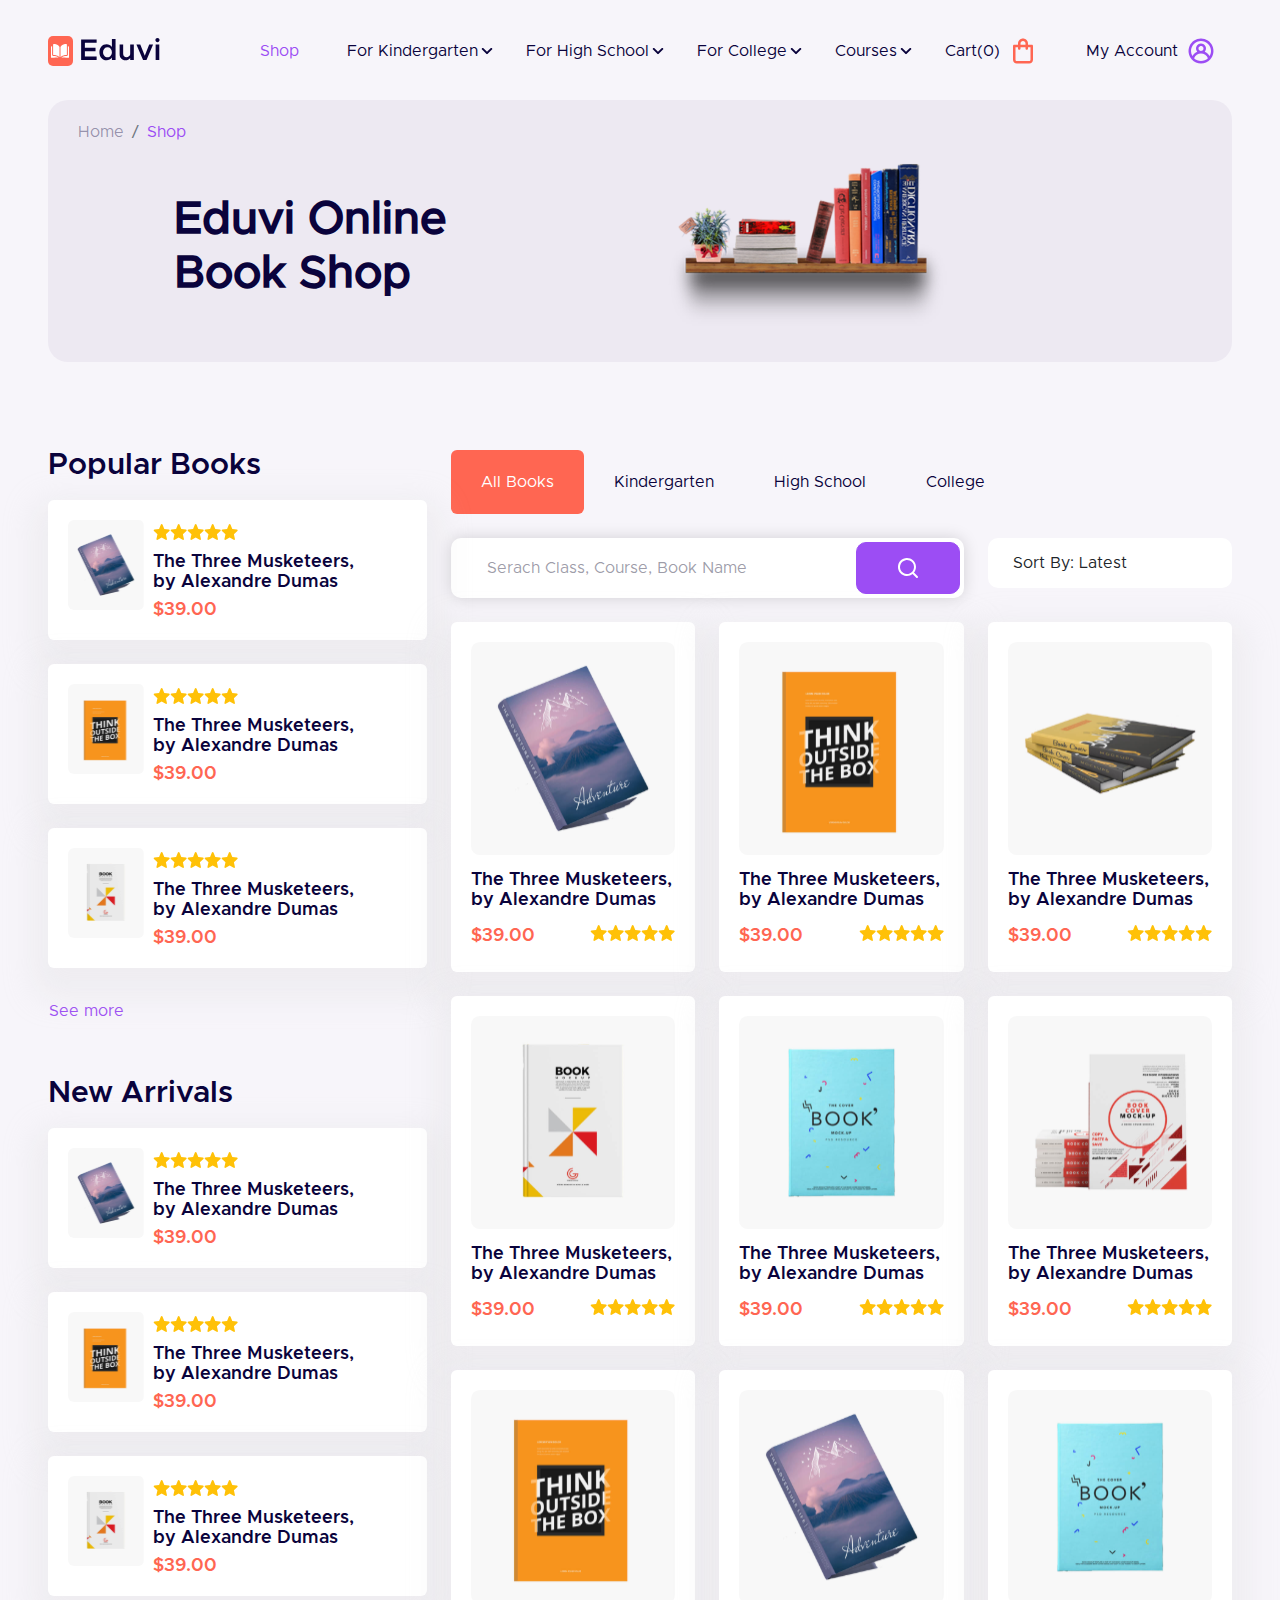
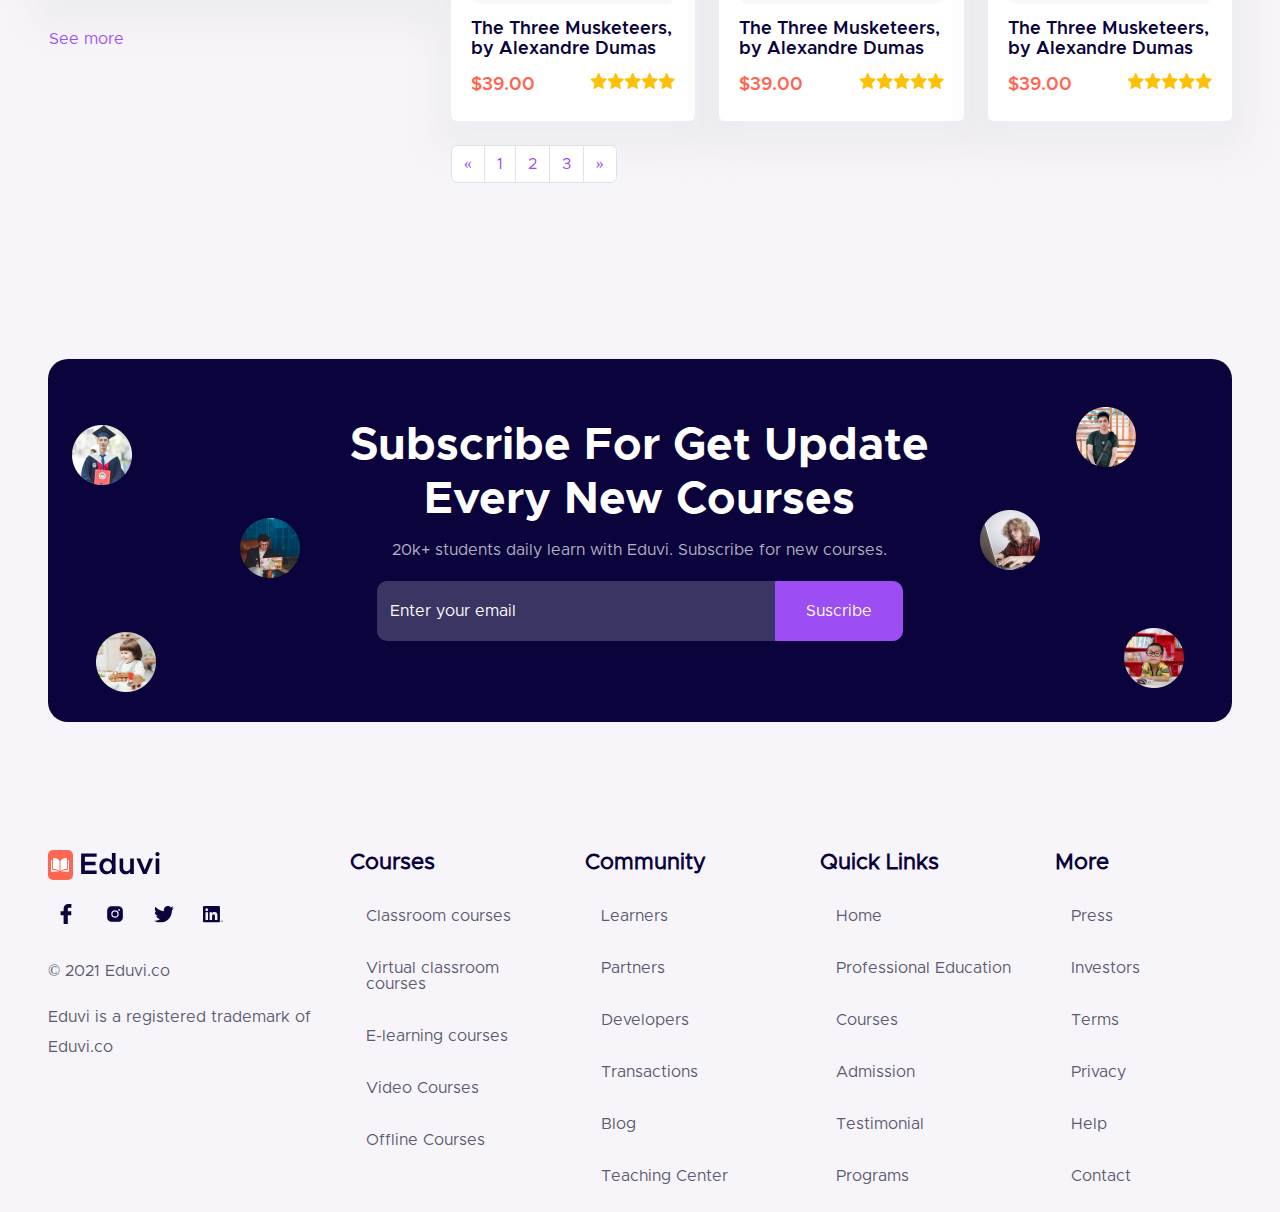
==== commit 411310b4: "shop page completed" ====
--- a/shop.html
+++ b/shop.html
@@ -353,26 +353,492 @@
                     </aside>
 
                     <div class="col-xl-8 col-xxl-9">
-                        <div class="row">
-                            <div class="col-md-4">
-                                <div class="card border-0 product-card">
-                                    <img src="img/products/product-1.svg" class="card-img-top" alt="...">
-                                    <div class="card-body p-0">
-                                        <h5 class="card-title">The Three Musketeers, by Alexandre Dumas</h5>
-                                        <div class="d-flex justify-content-between align-items-center">
-                                            <p class="card-price text-secondary m-0"> $39.00 </p>
-                                            <ul class="list-unstyled d-flex mb-2">
-                                                <li><img src="/img/icons/star.svg"/></li>
-                                                <li><img src="/img/icons/star.svg"/></li>
-                                                <li><img src="/img/icons/star.svg"/></li>
-                                                <li><img src="/img/icons/star.svg"/></li>
-                                                <li><img src="/img/icons/star.svg"/></li>
-                                            </ul>
-                                        </div>
+                        <ul class="nav nav-pills brand-pills" id="myTab" role="tablist">
+                            <li class="nav-item" role="presentation">
+                              <button class="nav-link active" id="all-tab" data-bs-toggle="tab" data-bs-target="#all-tab-pane" type="button" role="tab" aria-controls="all-tab-pane" aria-selected="true">All Books</button>
+                            </li>
+                            <li class="nav-item" role="presentation">
+                              <button class="nav-link" id="kindergarten-tab" data-bs-toggle="tab" data-bs-target="#kindergarten-tab-pane" type="button" role="tab" aria-controls="kindergarten-tab-pane" aria-selected="false">Kindergarten</button>
+                            </li>
+                            <li class="nav-item" role="presentation">
+                              <button class="nav-link" id="highschool-tab" data-bs-toggle="tab" data-bs-target="#highschool-tab-pane" type="button" role="tab" aria-controls="highschool-tab-pane" aria-selected="false">High School</button>
+                            </li>
+                            <li class="nav-item" role="presentation">
+                              <button class="nav-link" id="college-tab" data-bs-toggle="tab" data-bs-target="#college-tab-pane" type="button" role="tab" aria-controls="college-tab-pane" aria-selected="false">College</button>
+                            </li>
+                          
+                          </ul>
+                           <!-- search and filter starts -->
+                        <form action="#" class="form-group d-block my-4">
+                            <div class="row">
+                                <div class="col-md-8">
+                                    <div class="search-bar p-3 p-lg-1 ps-lg-4">
+                                        <div class="row">
+                                         
+                                          <div class="col-lg-9 d-flex align-items-center form-group">
+                                            <input
+                                              class="form-control border-0 shadow-0"
+                                              type="text"
+                                              name="search"
+                                              placeholder="Serach Class, Course, Book Name"
+                                            />
+                                          </div>
+                      
+                                          <div class="col-lg-3 d-grid">
+                                            <button
+                                              class="btn btn-primary h-100 d-flex justify-content-center"
+                                              type="submit"
+                                            >
+                                              <img
+                                                src="img/icons/magnifier.svg"
+                                                alt="search courses"
+                                              />
+                                              
+                                            </button>
+                                          </div>
+                                        </div>
+                                      </div>
+                                </div>
+
+                                <div class="col-md-4">
+                                    <div class="filter-search">
+                                        <select class="form-select" aria-label="Default select example">
+                                            <option selected> <span> Sort By: </span> Latest </option>
+                                            <option value="1">One</option>
+                                            <option value="2">Two</option>
+                                            <option value="3">Three</option>
+                                          </select>
+
                                     </div>
                                 </div>
                             </div>
-                        </div>
+                            
+                        </form>
+                        <!-- search and filter ends -->
+
+                          <div class="tab-content" id="myTabContent">
+                            <div class="tab-pane fade show active" id="all-tab-pane" role="tabpanel" aria-labelledby="all-tab" tabindex="0">
+                                <div class="row">
+                                    <div class="col-md-4">
+                                        <div class="card border-0 product-card">
+                                            <img src="img/products/product-1.svg" class="card-img-top" alt="...">
+                                            <div class="card-body p-0">
+                                                <h5 class="card-title">The Three Musketeers, by Alexandre Dumas</h5>
+                                                <div class="d-flex justify-content-between align-items-center">
+                                                    <p class="card-price text-secondary m-0"> $39.00 </p>
+                                                    <ul class="list-unstyled d-flex mb-2">
+                                                        <li><img src="img/icons/star.svg"/></li>
+                                                        <li><img src="img/icons/star.svg"/></li>
+                                                        <li><img src="img/icons/star.svg"/></li>
+                                                        <li><img src="img/icons/star.svg"/></li>
+                                                        <li><img src="img/icons/star.svg"/></li>
+                                                    </ul>
+                                                </div>
+                                            </div>
+                                        </div>
+                                    </div>
+                                    <div class="col-md-4">
+                                        <div class="card border-0 product-card">
+                                            <img src="img/products/product-2.svg" class="card-img-top" alt="...">
+                                            <div class="card-body p-0">
+                                                <h5 class="card-title">The Three Musketeers, by Alexandre Dumas</h5>
+                                                <div class="d-flex justify-content-between align-items-center">
+                                                    <p class="card-price text-secondary m-0"> $39.00 </p>
+                                                    <ul class="list-unstyled d-flex mb-2">
+                                                        <li><img src="img/icons/star.svg"/></li>
+                                                        <li><img src="img/icons/star.svg"/></li>
+                                                        <li><img src="img/icons/star.svg"/></li>
+                                                        <li><img src="img/icons/star.svg"/></li>
+                                                        <li><img src="img/icons/star.svg"/></li>
+                                                    </ul>
+                                                </div>
+                                            </div>
+                                        </div>
+                                    </div>
+                                    <div class="col-md-4">
+                                        <div class="card border-0 product-card">
+                                            <img src="img/products/product-3.svg" class="card-img-top" alt="...">
+                                            <div class="card-body p-0">
+                                                <h5 class="card-title">The Three Musketeers, by Alexandre Dumas</h5>
+                                                <div class="d-flex justify-content-between align-items-center">
+                                                    <p class="card-price text-secondary m-0"> $39.00 </p>
+                                                    <ul class="list-unstyled d-flex mb-2">
+                                                        <li><img src="img/icons/star.svg"/></li>
+                                                        <li><img src="img/icons/star.svg"/></li>
+                                                        <li><img src="img/icons/star.svg"/></li>
+                                                        <li><img src="img/icons/star.svg"/></li>
+                                                        <li><img src="img/icons/star.svg"/></li>
+                                                    </ul>
+                                                </div>
+                                            </div>
+                                        </div>
+                                    </div>
+                                    <div class="col-md-4">
+                                        <div class="card border-0 product-card">
+                                            <img src="img/products/product-4.svg" class="card-img-top" alt="...">
+                                            <div class="card-body p-0">
+                                                <h5 class="card-title">The Three Musketeers, by Alexandre Dumas</h5>
+                                                <div class="d-flex justify-content-between align-items-center">
+                                                    <p class="card-price text-secondary m-0"> $39.00 </p>
+                                                    <ul class="list-unstyled d-flex mb-2">
+                                                        <li><img src="img/icons/star.svg"/></li>
+                                                        <li><img src="img/icons/star.svg"/></li>
+                                                        <li><img src="img/icons/star.svg"/></li>
+                                                        <li><img src="img/icons/star.svg"/></li>
+                                                        <li><img src="img/icons/star.svg"/></li>
+                                                    </ul>
+                                                </div>
+                                            </div>
+                                        </div>
+                                    </div>
+                                    <div class="col-md-4">
+                                        <div class="card border-0 product-card">
+                                            <img src="img/products/product-5.svg" class="card-img-top" alt="...">
+                                            <div class="card-body p-0">
+                                                <h5 class="card-title">The Three Musketeers, by Alexandre Dumas</h5>
+                                                <div class="d-flex justify-content-between align-items-center">
+                                                    <p class="card-price text-secondary m-0"> $39.00 </p>
+                                                    <ul class="list-unstyled d-flex mb-2">
+                                                        <li><img src="img/icons/star.svg"/></li>
+                                                        <li><img src="img/icons/star.svg"/></li>
+                                                        <li><img src="img/icons/star.svg"/></li>
+                                                        <li><img src="img/icons/star.svg"/></li>
+                                                        <li><img src="img/icons/star.svg"/></li>
+                                                    </ul>
+                                                </div>
+                                            </div>
+                                        </div>
+                                    </div>
+                                    <div class="col-md-4">
+                                        <div class="card border-0 product-card">
+                                            <img src="img/products/product-6.svg" class="card-img-top" alt="...">
+                                            <div class="card-body p-0">
+                                                <h5 class="card-title">The Three Musketeers, by Alexandre Dumas</h5>
+                                                <div class="d-flex justify-content-between align-items-center">
+                                                    <p class="card-price text-secondary m-0"> $39.00 </p>
+                                                    <ul class="list-unstyled d-flex mb-2">
+                                                        <li><img src="img/icons/star.svg"/></li>
+                                                        <li><img src="img/icons/star.svg"/></li>
+                                                        <li><img src="img/icons/star.svg"/></li>
+                                                        <li><img src="img/icons/star.svg"/></li>
+                                                        <li><img src="img/icons/star.svg"/></li>
+                                                    </ul>
+                                                </div>
+                                            </div>
+                                        </div>
+                                    </div>
+                                    <div class="col-md-4">
+                                        <div class="card border-0 product-card">
+                                            <img src="img/products/product-2.svg" class="card-img-top" alt="...">
+                                            <div class="card-body p-0">
+                                                <h5 class="card-title">The Three Musketeers, by Alexandre Dumas</h5>
+                                                <div class="d-flex justify-content-between align-items-center">
+                                                    <p class="card-price text-secondary m-0"> $39.00 </p>
+                                                    <ul class="list-unstyled d-flex mb-2">
+                                                        <li><img src="img/icons/star.svg"/></li>
+                                                        <li><img src="img/icons/star.svg"/></li>
+                                                        <li><img src="img/icons/star.svg"/></li>
+                                                        <li><img src="img/icons/star.svg"/></li>
+                                                        <li><img src="img/icons/star.svg"/></li>
+                                                    </ul>
+                                                </div>
+                                            </div>
+                                        </div>
+                                    </div>
+                                    <div class="col-md-4">
+                                        <div class="card border-0 product-card">
+                                            <img src="img/products/product-1.svg" class="card-img-top" alt="...">
+                                            <div class="card-body p-0">
+                                                <h5 class="card-title">The Three Musketeers, by Alexandre Dumas</h5>
+                                                <div class="d-flex justify-content-between align-items-center">
+                                                    <p class="card-price text-secondary m-0"> $39.00 </p>
+                                                    <ul class="list-unstyled d-flex mb-2">
+                                                        <li><img src="img/icons/star.svg"/></li>
+                                                        <li><img src="img/icons/star.svg"/></li>
+                                                        <li><img src="img/icons/star.svg"/></li>
+                                                        <li><img src="img/icons/star.svg"/></li>
+                                                        <li><img src="img/icons/star.svg"/></li>
+                                                    </ul>
+                                                </div>
+                                            </div>
+                                        </div>
+                                    </div>                                
+                                    <div class="col-md-4">
+                                        <div class="card border-0 product-card">
+                                            <img src="img/products/product-5.svg" class="card-img-top" alt="...">
+                                            <div class="card-body p-0">
+                                                <h5 class="card-title">The Three Musketeers, by Alexandre Dumas</h5>
+                                                <div class="d-flex justify-content-between align-items-center">
+                                                    <p class="card-price text-secondary m-0"> $39.00 </p>
+                                                    <ul class="list-unstyled d-flex mb-2">
+                                                        <li><img src="img/icons/star.svg"/></li>
+                                                        <li><img src="img/icons/star.svg"/></li>
+                                                        <li><img src="img/icons/star.svg"/></li>
+                                                        <li><img src="img/icons/star.svg"/></li>
+                                                        <li><img src="img/icons/star.svg"/></li>
+                                                    </ul>
+                                                </div>
+                                            </div>
+                                        </div>
+                                    </div>
+                                </div>
+                            </div>
+                            <div class="tab-pane fade" id="kindergarten-tab-pane" role="tabpanel" aria-labelledby="kindergarten-tab" tabindex="0">
+                                <div class="row">
+                                    <div class="col-md-4">
+                                        <div class="card border-0 product-card">
+                                            <img src="img/products/product-3.svg" class="card-img-top" alt="...">
+                                            <div class="card-body p-0">
+                                                <h5 class="card-title">The Three Musketeers, by Alexandre Dumas</h5>
+                                                <div class="d-flex justify-content-between align-items-center">
+                                                    <p class="card-price text-secondary m-0"> $39.00 </p>
+                                                    <ul class="list-unstyled d-flex mb-2">
+                                                        <li><img src="img/icons/star.svg"/></li>
+                                                        <li><img src="img/icons/star.svg"/></li>
+                                                        <li><img src="img/icons/star.svg"/></li>
+                                                        <li><img src="img/icons/star.svg"/></li>
+                                                        <li><img src="img/icons/star.svg"/></li>
+                                                    </ul>
+                                                </div>
+                                            </div>
+                                        </div>
+                                    </div>
+                                    <div class="col-md-4">
+                                        <div class="card border-0 product-card">
+                                            <img src="img/products/product-1.svg" class="card-img-top" alt="...">
+                                            <div class="card-body p-0">
+                                                <h5 class="card-title">The Three Musketeers, by Alexandre Dumas</h5>
+                                                <div class="d-flex justify-content-between align-items-center">
+                                                    <p class="card-price text-secondary m-0"> $39.00 </p>
+                                                    <ul class="list-unstyled d-flex mb-2">
+                                                        <li><img src="img/icons/star.svg"/></li>
+                                                        <li><img src="img/icons/star.svg"/></li>
+                                                        <li><img src="img/icons/star.svg"/></li>
+                                                        <li><img src="img/icons/star.svg"/></li>
+                                                        <li><img src="img/icons/star.svg"/></li>
+                                                    </ul>
+                                                </div>
+                                            </div>
+                                        </div>
+                                    </div>
+                                    <div class="col-md-4">
+                                        <div class="card border-0 product-card">
+                                            <img src="img/products/product-2.svg" class="card-img-top" alt="...">
+                                            <div class="card-body p-0">
+                                                <h5 class="card-title">The Three Musketeers, by Alexandre Dumas</h5>
+                                                <div class="d-flex justify-content-between align-items-center">
+                                                    <p class="card-price text-secondary m-0"> $39.00 </p>
+                                                    <ul class="list-unstyled d-flex mb-2">
+                                                        <li><img src="img/icons/star.svg"/></li>
+                                                        <li><img src="img/icons/star.svg"/></li>
+                                                        <li><img src="img/icons/star.svg"/></li>
+                                                        <li><img src="img/icons/star.svg"/></li>
+                                                        <li><img src="img/icons/star.svg"/></li>
+                                                    </ul>
+                                                </div>
+                                            </div>
+                                        </div>
+                                    </div>
+                                  
+                                    <div class="col-md-4">
+                                        <div class="card border-0 product-card">
+                                            <img src="img/products/product-4.svg" class="card-img-top" alt="...">
+                                            <div class="card-body p-0">
+                                                <h5 class="card-title">The Three Musketeers, by Alexandre Dumas</h5>
+                                                <div class="d-flex justify-content-between align-items-center">
+                                                    <p class="card-price text-secondary m-0"> $39.00 </p>
+                                                    <ul class="list-unstyled d-flex mb-2">
+                                                        <li><img src="img/icons/star.svg"/></li>
+                                                        <li><img src="img/icons/star.svg"/></li>
+                                                        <li><img src="img/icons/star.svg"/></li>
+                                                        <li><img src="img/icons/star.svg"/></li>
+                                                        <li><img src="img/icons/star.svg"/></li>
+                                                    </ul>
+                                                </div>
+                                            </div>
+                                        </div>
+                                    </div>
+                                    <div class="col-md-4">
+                                        <div class="card border-0 product-card">
+                                            <img src="img/products/product-5.svg" class="card-img-top" alt="...">
+                                            <div class="card-body p-0">
+                                                <h5 class="card-title">The Three Musketeers, by Alexandre Dumas</h5>
+                                                <div class="d-flex justify-content-between align-items-center">
+                                                    <p class="card-price text-secondary m-0"> $39.00 </p>
+                                                    <ul class="list-unstyled d-flex mb-2">
+                                                        <li><img src="img/icons/star.svg"/></li>
+                                                        <li><img src="img/icons/star.svg"/></li>
+                                                        <li><img src="img/icons/star.svg"/></li>
+                                                        <li><img src="img/icons/star.svg"/></li>
+                                                        <li><img src="img/icons/star.svg"/></li>
+                                                    </ul>
+                                                </div>
+                                            </div>
+                                        </div>
+                                    </div>
+                                </div>
+                               
+                                
+                            </div>
+                            <div class="tab-pane fade" id="highschool-tab-pane" role="tabpanel" aria-labelledby="highschool-tab" tabindex="0">
+                                <div class="row">
+                                    <div class="col-md-4">
+                                        <div class="card border-0 product-card">
+                                            <img src="img/products/product-5.svg" class="card-img-top" alt="...">
+                                            <div class="card-body p-0">
+                                                <h5 class="card-title">The Three Musketeers, by Alexandre Dumas</h5>
+                                                <div class="d-flex justify-content-between align-items-center">
+                                                    <p class="card-price text-secondary m-0"> $39.00 </p>
+                                                    <ul class="list-unstyled d-flex mb-2">
+                                                        <li><img src="img/icons/star.svg"/></li>
+                                                        <li><img src="img/icons/star.svg"/></li>
+                                                        <li><img src="img/icons/star.svg"/></li>
+                                                        <li><img src="img/icons/star.svg"/></li>
+                                                        <li><img src="img/icons/star.svg"/></li>
+                                                    </ul>
+                                                </div>
+                                            </div>
+                                        </div>
+                                    </div>
+                                    <div class="col-md-4">
+                                        <div class="card border-0 product-card">
+                                            <img src="img/products/product-6.svg" class="card-img-top" alt="...">
+                                            <div class="card-body p-0">
+                                                <h5 class="card-title">The Three Musketeers, by Alexandre Dumas</h5>
+                                                <div class="d-flex justify-content-between align-items-center">
+                                                    <p class="card-price text-secondary m-0"> $39.00 </p>
+                                                    <ul class="list-unstyled d-flex mb-2">
+                                                        <li><img src="img/icons/star.svg"/></li>
+                                                        <li><img src="img/icons/star.svg"/></li>
+                                                        <li><img src="img/icons/star.svg"/></li>
+                                                        <li><img src="img/icons/star.svg"/></li>
+                                                        <li><img src="img/icons/star.svg"/></li>
+                                                    </ul>
+                                                </div>
+                                            </div>
+                                        </div>
+                                    </div>
+                                    <div class="col-md-4">
+                                        <div class="card border-0 product-card">
+                                            <img src="img/products/product-2.svg" class="card-img-top" alt="...">
+                                            <div class="card-body p-0">
+                                                <h5 class="card-title">The Three Musketeers, by Alexandre Dumas</h5>
+                                                <div class="d-flex justify-content-between align-items-center">
+                                                    <p class="card-price text-secondary m-0"> $39.00 </p>
+                                                    <ul class="list-unstyled d-flex mb-2">
+                                                        <li><img src="img/icons/star.svg"/></li>
+                                                        <li><img src="img/icons/star.svg"/></li>
+                                                        <li><img src="img/icons/star.svg"/></li>
+                                                        <li><img src="img/icons/star.svg"/></li>
+                                                        <li><img src="img/icons/star.svg"/></li>
+                                                    </ul>
+                                                </div>
+                                            </div>
+                                        </div>
+                                    </div>
+                                    <div class="col-md-4">
+                                        <div class="card border-0 product-card">
+                                            <img src="img/products/product-1.svg" class="card-img-top" alt="...">
+                                            <div class="card-body p-0">
+                                                <h5 class="card-title">The Three Musketeers, by Alexandre Dumas</h5>
+                                                <div class="d-flex justify-content-between align-items-center">
+                                                    <p class="card-price text-secondary m-0"> $39.00 </p>
+                                                    <ul class="list-unstyled d-flex mb-2">
+                                                        <li><img src="img/icons/star.svg"/></li>
+                                                        <li><img src="img/icons/star.svg"/></li>
+                                                        <li><img src="img/icons/star.svg"/></li>
+                                                        <li><img src="img/icons/star.svg"/></li>
+                                                        <li><img src="img/icons/star.svg"/></li>
+                                                    </ul>
+                                                </div>
+                                            </div>
+                                        </div>
+                                    </div>                                
+                                    <div class="col-md-4">
+                                        <div class="card border-0 product-card">
+                                            <img src="img/products/product-5.svg" class="card-img-top" alt="...">
+                                            <div class="card-body p-0">
+                                                <h5 class="card-title">The Three Musketeers, by Alexandre Dumas</h5>
+                                                <div class="d-flex justify-content-between align-items-center">
+                                                    <p class="card-price text-secondary m-0"> $39.00 </p>
+                                                    <ul class="list-unstyled d-flex mb-2">
+                                                        <li><img src="img/icons/star.svg"/></li>
+                                                        <li><img src="img/icons/star.svg"/></li>
+                                                        <li><img src="img/icons/star.svg"/></li>
+                                                        <li><img src="img/icons/star.svg"/></li>
+                                                        <li><img src="img/icons/star.svg"/></li>
+                                                    </ul>
+                                                </div>
+                                            </div>
+                                        </div>
+                                    </div>
+                                </div>
+                            </div>
+                            <div class="tab-pane fade" id="college-tab-pane" role="tabpanel" aria-labelledby="college-tab" tabindex="0">
+                                <div class="row">
+                                    <div class="col-md-4">
+                                        <div class="card border-0 product-card">
+                                            <img src="img/products/product-2.svg" class="card-img-top" alt="...">
+                                            <div class="card-body p-0">
+                                                <h5 class="card-title">The Three Musketeers, by Alexandre Dumas</h5>
+                                                <div class="d-flex justify-content-between align-items-center">
+                                                    <p class="card-price text-secondary m-0"> $39.00 </p>
+                                                    <ul class="list-unstyled d-flex mb-2">
+                                                        <li><img src="img/icons/star.svg"/></li>
+                                                        <li><img src="img/icons/star.svg"/></li>
+                                                        <li><img src="img/icons/star.svg"/></li>
+                                                        <li><img src="img/icons/star.svg"/></li>
+                                                        <li><img src="img/icons/star.svg"/></li>
+                                                    </ul>
+                                                </div>
+                                            </div>
+                                        </div>
+                                    </div>
+                                    <div class="col-md-4">
+                                        <div class="card border-0 product-card">
+                                            <img src="img/products/product-1.svg" class="card-img-top" alt="...">
+                                            <div class="card-body p-0">
+                                                <h5 class="card-title">The Three Musketeers, by Alexandre Dumas</h5>
+                                                <div class="d-flex justify-content-between align-items-center">
+                                                    <p class="card-price text-secondary m-0"> $39.00 </p>
+                                                    <ul class="list-unstyled d-flex mb-2">
+                                                        <li><img src="img/icons/star.svg"/></li>
+                                                        <li><img src="img/icons/star.svg"/></li>
+                                                        <li><img src="img/icons/star.svg"/></li>
+                                                        <li><img src="img/icons/star.svg"/></li>
+                                                        <li><img src="img/icons/star.svg"/></li>
+                                                    </ul>
+                                                </div>
+                                            </div>
+                                        </div>
+                                    </div>       
+                                </div>
+                            </div>
+                           
+                          </div>
+
+                       
+                          <!-- pagination -->
+
+                          <nav aria-label="Page navigation brand-pagination">
+                            <ul class="pagination">
+                              <li class="page-item">
+                                <a class="page-link" href="#" aria-label="Previous">
+                                  <span aria-hidden="true">&laquo;</span>
+                                </a>
+                              </li>
+                              <li class="page-item"><a class="page-link" href="#">1</a></li>
+                              <li class="page-item"><a class="page-link" href="#">2</a></li>
+                              <li class="page-item"><a class="page-link" href="#">3</a></li>
+                              <li class="page-item">
+                                <a class="page-link" href="#" aria-label="Next">
+                                  <span aria-hidden="true">&raquo;</span>
+                                </a>
+                              </li>
+                            </ul>
+                          </nav>
+                       
+                       
                       
 
                     </div>
--- a/css/main.css
+++ b/css/main.css
@@ -4541,6 +4541,100 @@
   color: var(--bs-breadcrumb-item-active-color);
 }
 
+.pagination {
+  --bs-pagination-padding-x: 0.75rem;
+  --bs-pagination-padding-y: 0.375rem;
+  --bs-pagination-font-size: 1rem;
+  --bs-pagination-color: var(--bs-link-color);
+  --bs-pagination-bg: #fff;
+  --bs-pagination-border-width: 1px;
+  --bs-pagination-border-color: #dee2e6;
+  --bs-pagination-border-radius: 0.375rem;
+  --bs-pagination-hover-color: var(--bs-link-hover-color);
+  --bs-pagination-hover-bg: #e9ecef;
+  --bs-pagination-hover-border-color: #dee2e6;
+  --bs-pagination-focus-color: var(--bs-link-hover-color);
+  --bs-pagination-focus-bg: #e9ecef;
+  --bs-pagination-focus-box-shadow: 0 0 0 0.25rem rgba(156, 77, 244, 0.25);
+  --bs-pagination-active-color: #fff;
+  --bs-pagination-active-bg: #9C4DF4;
+  --bs-pagination-active-border-color: #9C4DF4;
+  --bs-pagination-disabled-color: #6c757d;
+  --bs-pagination-disabled-bg: #fff;
+  --bs-pagination-disabled-border-color: #dee2e6;
+  display: flex;
+  padding-left: 0;
+  list-style: none;
+}
+
+.page-link {
+  position: relative;
+  display: block;
+  padding: var(--bs-pagination-padding-y) var(--bs-pagination-padding-x);
+  font-size: var(--bs-pagination-font-size);
+  color: var(--bs-pagination-color);
+  text-decoration: none;
+  background-color: var(--bs-pagination-bg);
+  border: var(--bs-pagination-border-width) solid var(--bs-pagination-border-color);
+  transition: color 0.15s ease-in-out, background-color 0.15s ease-in-out, border-color 0.15s ease-in-out, box-shadow 0.15s ease-in-out;
+}
+@media (prefers-reduced-motion: reduce) {
+  .page-link {
+    transition: none;
+  }
+}
+.page-link:hover {
+  z-index: 2;
+  color: var(--bs-pagination-hover-color);
+  background-color: var(--bs-pagination-hover-bg);
+  border-color: var(--bs-pagination-hover-border-color);
+}
+.page-link:focus {
+  z-index: 3;
+  color: var(--bs-pagination-focus-color);
+  background-color: var(--bs-pagination-focus-bg);
+  outline: 0;
+  box-shadow: var(--bs-pagination-focus-box-shadow);
+}
+.page-link.active, .active > .page-link {
+  z-index: 3;
+  color: var(--bs-pagination-active-color);
+  background-color: var(--bs-pagination-active-bg);
+  border-color: var(--bs-pagination-active-border-color);
+}
+.page-link.disabled, .disabled > .page-link {
+  color: var(--bs-pagination-disabled-color);
+  pointer-events: none;
+  background-color: var(--bs-pagination-disabled-bg);
+  border-color: var(--bs-pagination-disabled-border-color);
+}
+
+.page-item:not(:first-child) .page-link {
+  margin-left: -1px;
+}
+.page-item:first-child .page-link {
+  border-top-left-radius: var(--bs-pagination-border-radius);
+  border-bottom-left-radius: var(--bs-pagination-border-radius);
+}
+.page-item:last-child .page-link {
+  border-top-right-radius: var(--bs-pagination-border-radius);
+  border-bottom-right-radius: var(--bs-pagination-border-radius);
+}
+
+.pagination-lg {
+  --bs-pagination-padding-x: 1.5rem;
+  --bs-pagination-padding-y: 0.75rem;
+  --bs-pagination-font-size: 1.25rem;
+  --bs-pagination-border-radius: 0.5rem;
+}
+
+.pagination-sm {
+  --bs-pagination-padding-x: 0.5rem;
+  --bs-pagination-padding-y: 0.25rem;
+  --bs-pagination-font-size: 0.875rem;
+  --bs-pagination-border-radius: 0.25rem;
+}
+
 .align-baseline {
   vertical-align: baseline !important;
 }
@@ -8808,6 +8902,13 @@
   color: rgba(93, 90, 111, 0.6);
 }
 
+.filter-search .form-select {
+  background: #FFFFFF;
+  border-radius: 10px;
+  padding: 13px 25px !important;
+  border: none;
+}
+
 .section-bg {
   background: #EDE9F2;
   border-radius: 20px;
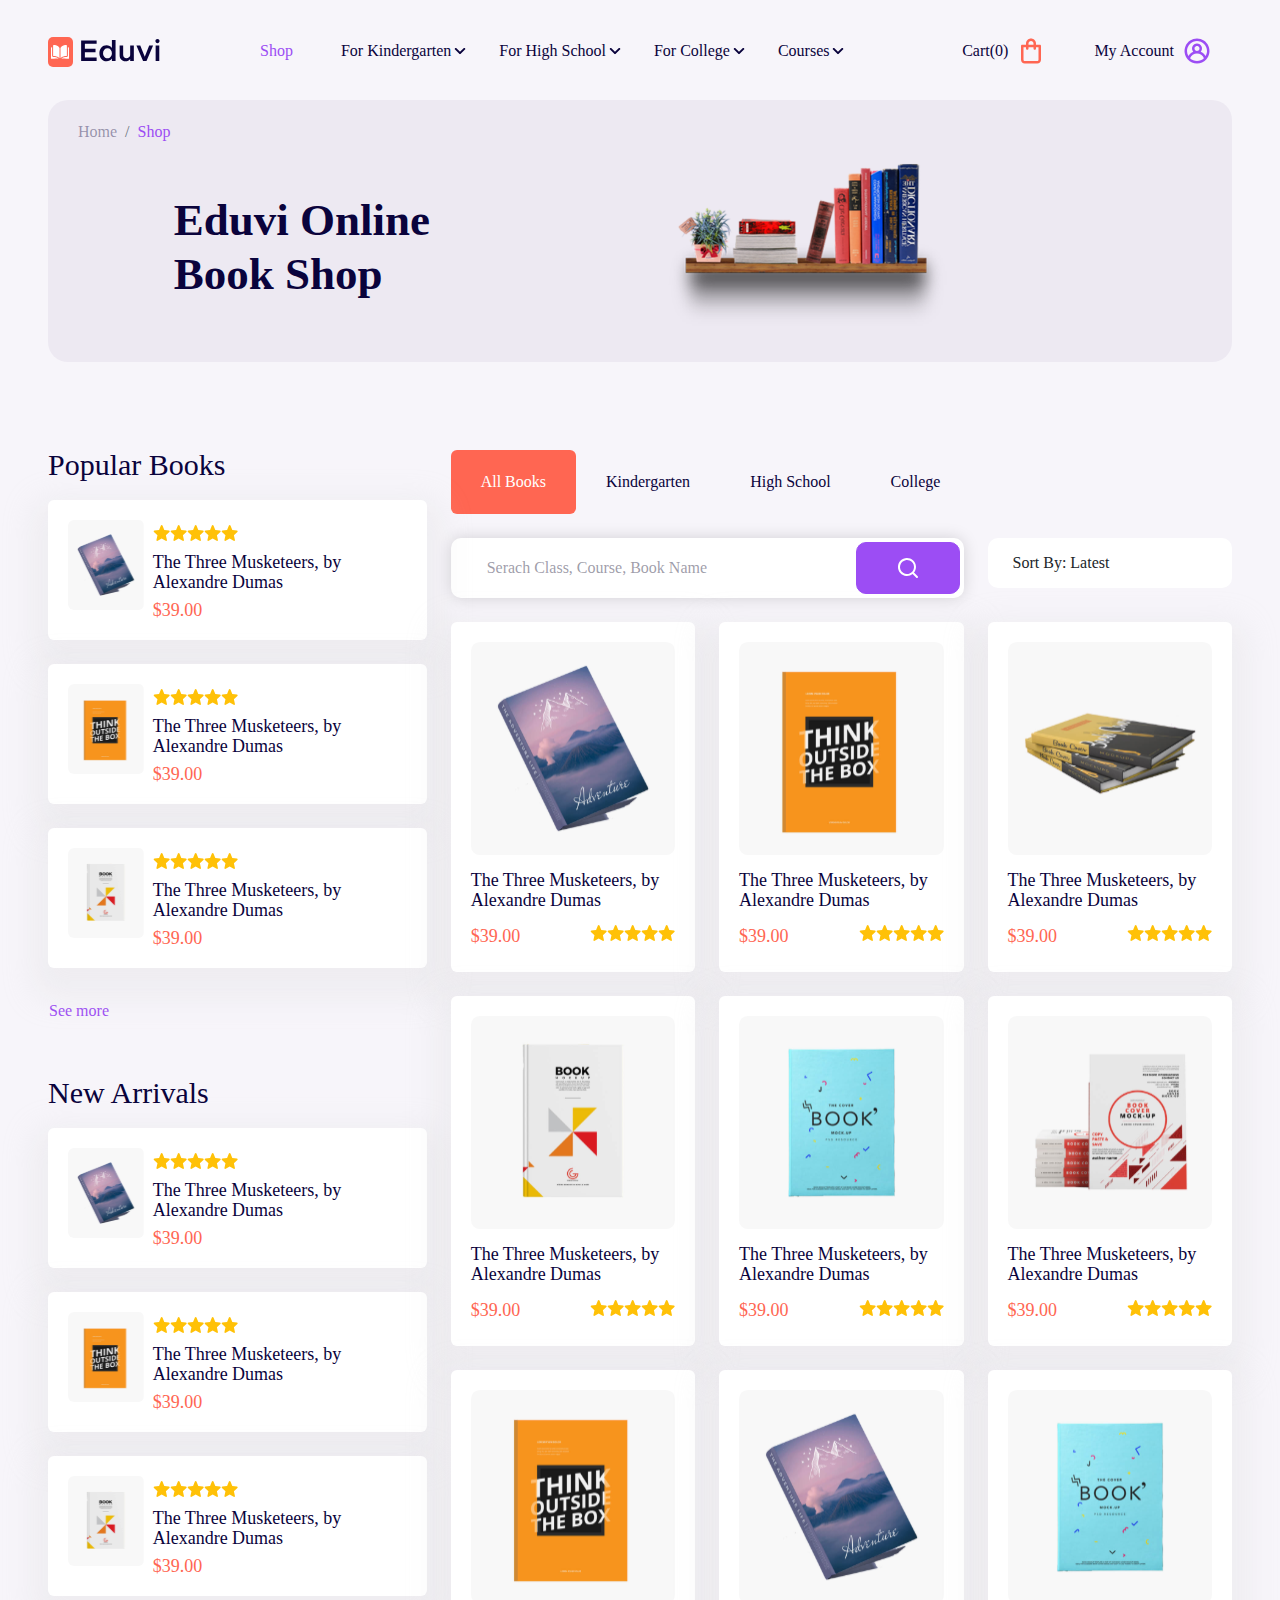
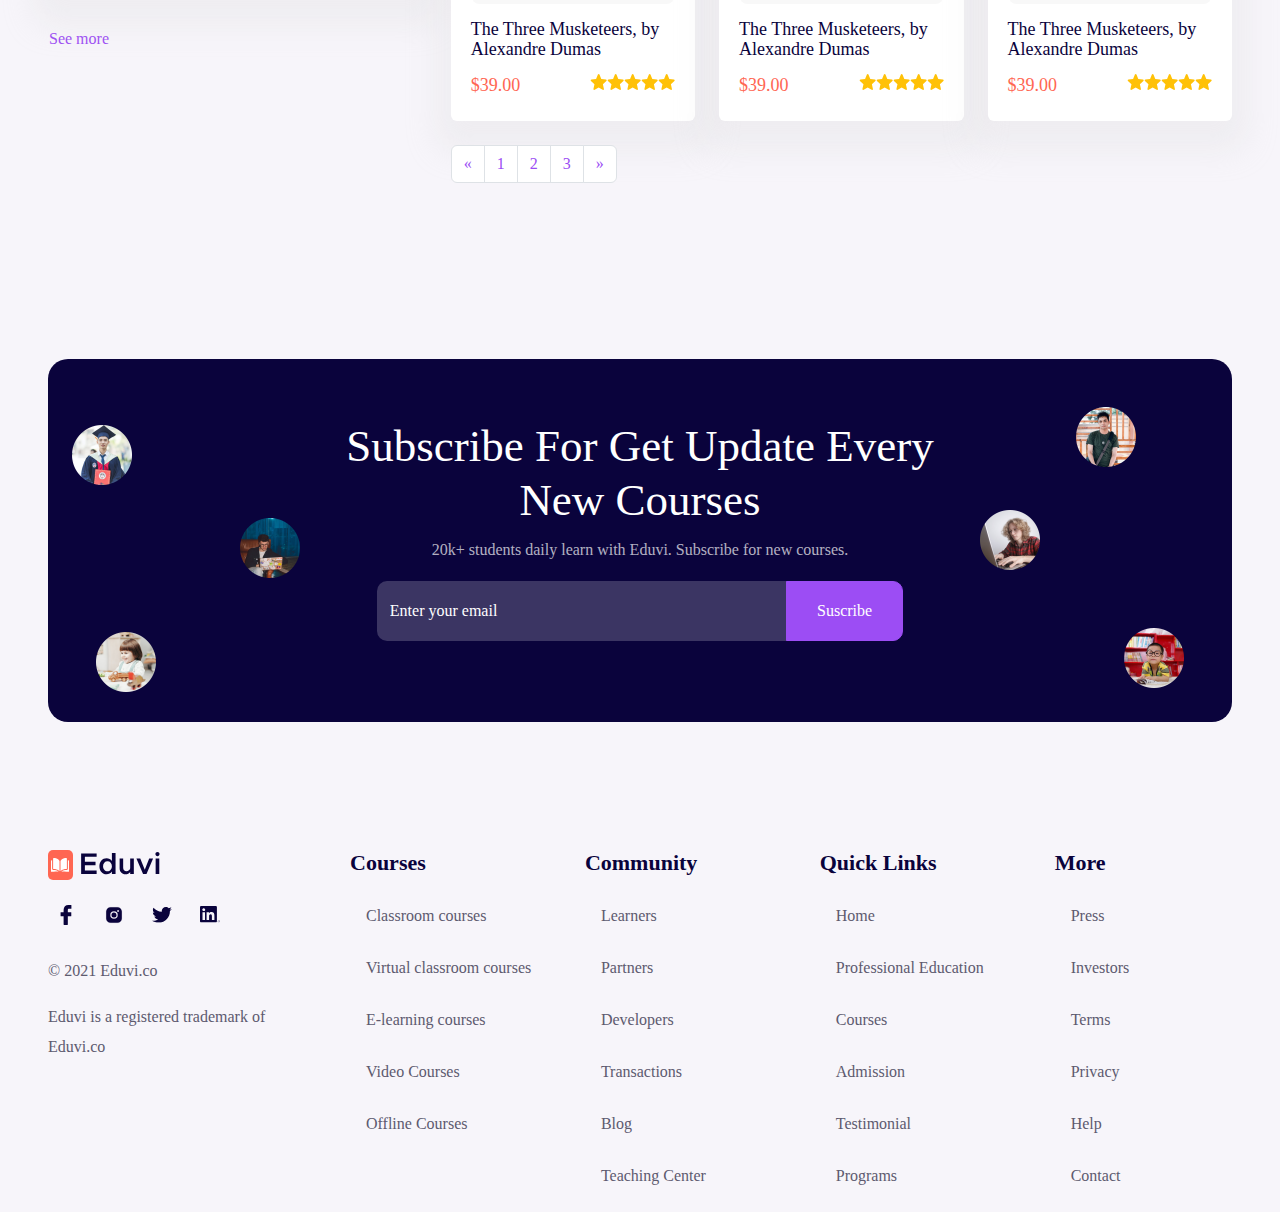
==== commit a4a365ca: "star icon added" ====
--- a/shop.html
+++ b/shop.html
@@ -214,11 +214,11 @@
                                         <div class="col-md-8">
                                           <div class="card-body p-0">
                                             <ul class="list-unstyled d-flex mb-2">
-                                                <li><img src="/img/icons/star.svg"/></li>
-                                                <li><img src="/img/icons/star.svg"/></li>
-                                                <li><img src="/img/icons/star.svg"/></li>
-                                                <li><img src="/img/icons/star.svg"/></li>
-                                                <li><img src="/img/icons/star.svg"/></li>
+                                                <li><img src="img/icons/star.svg"/></li>
+                                                <li><img src="img/icons/star.svg"/></li>
+                                                <li><img src="img/icons/star.svg"/></li>
+                                                <li><img src="img/icons/star.svg"/></li>
+                                                <li><img src="img/icons/star.svg"/></li>
                                             </ul>
                                             <h5 class="card-title">The Three Musketeers, by Alexandre Dumas</h5>
                                             <p class="card-price text-secondary m-0"> $39.00 </p>
@@ -236,11 +236,11 @@
                                         <div class="col-md-8">
                                           <div class="card-body p-0">
                                             <ul class="list-unstyled d-flex mb-2">
-                                                <li><img src="/img/icons/star.svg"/></li>
-                                                <li><img src="/img/icons/star.svg"/></li>
-                                                <li><img src="/img/icons/star.svg"/></li>
-                                                <li><img src="/img/icons/star.svg"/></li>
-                                                <li><img src="/img/icons/star.svg"/></li>
+                                                <li><img src="img/icons/star.svg"/></li>
+                                                <li><img src="img/icons/star.svg"/></li>
+                                                <li><img src="img/icons/star.svg"/></li>
+                                                <li><img src="img/icons/star.svg"/></li>
+                                                <li><img src="img/icons/star.svg"/></li>
                                             </ul>
                                             <h5 class="card-title">The Three Musketeers, by Alexandre Dumas</h5>
                                             <p class="card-price text-secondary m-0"> $39.00 </p>
@@ -257,11 +257,11 @@
                                         <div class="col-md-8">
                                           <div class="card-body p-0">
                                             <ul class="list-unstyled d-flex mb-2">
-                                                <li><img src="/img/icons/star.svg"/></li>
-                                                <li><img src="/img/icons/star.svg"/></li>
-                                                <li><img src="/img/icons/star.svg"/></li>
-                                                <li><img src="/img/icons/star.svg"/></li>
-                                                <li><img src="/img/icons/star.svg"/></li>
+                                                <li><img src="img/icons/star.svg"/></li>
+                                                <li><img src="img/icons/star.svg"/></li>
+                                                <li><img src="img/icons/star.svg"/></li>
+                                                <li><img src="img/icons/star.svg"/></li>
+                                                <li><img src="img/icons/star.svg"/></li>
                                             </ul>
                                             <h5 class="card-title">The Three Musketeers, by Alexandre Dumas</h5>
                                             <p class="card-price text-secondary m-0"> $39.00 </p>
@@ -289,11 +289,11 @@
                                         <div class="col-md-8">
                                           <div class="card-body p-0">
                                             <ul class="list-unstyled d-flex mb-2">
-                                                <li><img src="/img/icons/star.svg"/></li>
-                                                <li><img src="/img/icons/star.svg"/></li>
-                                                <li><img src="/img/icons/star.svg"/></li>
-                                                <li><img src="/img/icons/star.svg"/></li>
-                                                <li><img src="/img/icons/star.svg"/></li>
+                                                <li><img src="img/icons/star.svg"/></li>
+                                                <li><img src="img/icons/star.svg"/></li>
+                                                <li><img src="img/icons/star.svg"/></li>
+                                                <li><img src="img/icons/star.svg"/></li>
+                                                <li><img src="img/icons/star.svg"/></li>
                                             </ul>
                                             <h5 class="card-title">The Three Musketeers, by Alexandre Dumas</h5>
                                             <p class="card-price text-secondary m-0"> $39.00 </p>
@@ -310,11 +310,11 @@
                                         <div class="col-md-8">
                                           <div class="card-body p-0">
                                             <ul class="list-unstyled d-flex mb-2">
-                                                <li><img src="/img/icons/star.svg"/></li>
-                                                <li><img src="/img/icons/star.svg"/></li>
-                                                <li><img src="/img/icons/star.svg"/></li>
-                                                <li><img src="/img/icons/star.svg"/></li>
-                                                <li><img src="/img/icons/star.svg"/></li>
+                                                <li><img src="img/icons/star.svg"/></li>
+                                                <li><img src="img/icons/star.svg"/></li>
+                                                <li><img src="img/icons/star.svg"/></li>
+                                                <li><img src="img/icons/star.svg"/></li>
+                                                <li><img src="img/icons/star.svg"/></li>
                                             </ul>
                                             <h5 class="card-title">The Three Musketeers, by Alexandre Dumas</h5>
                                             <p class="card-price text-secondary m-0"> $39.00 </p>
@@ -331,11 +331,11 @@
                                         <div class="col-md-8">
                                           <div class="card-body p-0">
                                             <ul class="list-unstyled d-flex mb-2">
-                                                <li><img src="/img/icons/star.svg"/></li>
-                                                <li><img src="/img/icons/star.svg"/></li>
-                                                <li><img src="/img/icons/star.svg"/></li>
-                                                <li><img src="/img/icons/star.svg"/></li>
-                                                <li><img src="/img/icons/star.svg"/></li>
+                                                <li><img src="img/icons/star.svg"/></li>
+                                                <li><img src="img/icons/star.svg"/></li>
+                                                <li><img src="img/icons/star.svg"/></li>
+                                                <li><img src="img/icons/star.svg"/></li>
+                                                <li><img src="img/icons/star.svg"/></li>
                                             </ul>
                                             <h5 class="card-title">The Three Musketeers, by Alexandre Dumas</h5>
                                             <p class="card-price text-secondary m-0"> $39.00 </p>
--- a/css/main.css
+++ b/css/main.css
@@ -8532,23 +8532,23 @@
 }
 @font-face {
   font-family: "Metropolis Light";
-  src: url("/fonts/Metropolis/Metropolis-Light.otf") format("opentype");
+  src: url("fonts/Metropolis/Metropolis-Light.otf") format("opentype");
 }
 @font-face {
   font-family: "Metropolis Regular";
-  src: url("/fonts/Metropolis/Metropolis-Regular.otf") format("opentype");
+  src: url("fonts/Metropolis/Metropolis-Regular.otf") format("opentype");
 }
 @font-face {
   font-family: "Metropolis Medium";
-  src: url("/fonts/Metropolis/Metropolis-Medium.otf") format("opentype");
+  src: url("fonts/Metropolis/Metropolis-Medium.otf") format("opentype");
 }
 @font-face {
   font-family: "Metropolis SemiBold";
-  src: url("/fonts/Metropolis/Metropolis-SemiBold.otf") format("opentype");
+  src: url("fonts/Metropolis/Metropolis-SemiBold.otf") format("opentype");
 }
 @font-face {
   font-family: "Metropolis Bold";
-  src: url("/fonts/Metropolis/Metropolis-Bold.otf") format("opentype");
+  src: url("fonts/Metropolis/Metropolis-Bold.otf") format("opentype");
 }
 /* font family*/
 /* $brand-secondary-font:'Quicksand', sans-serif; */
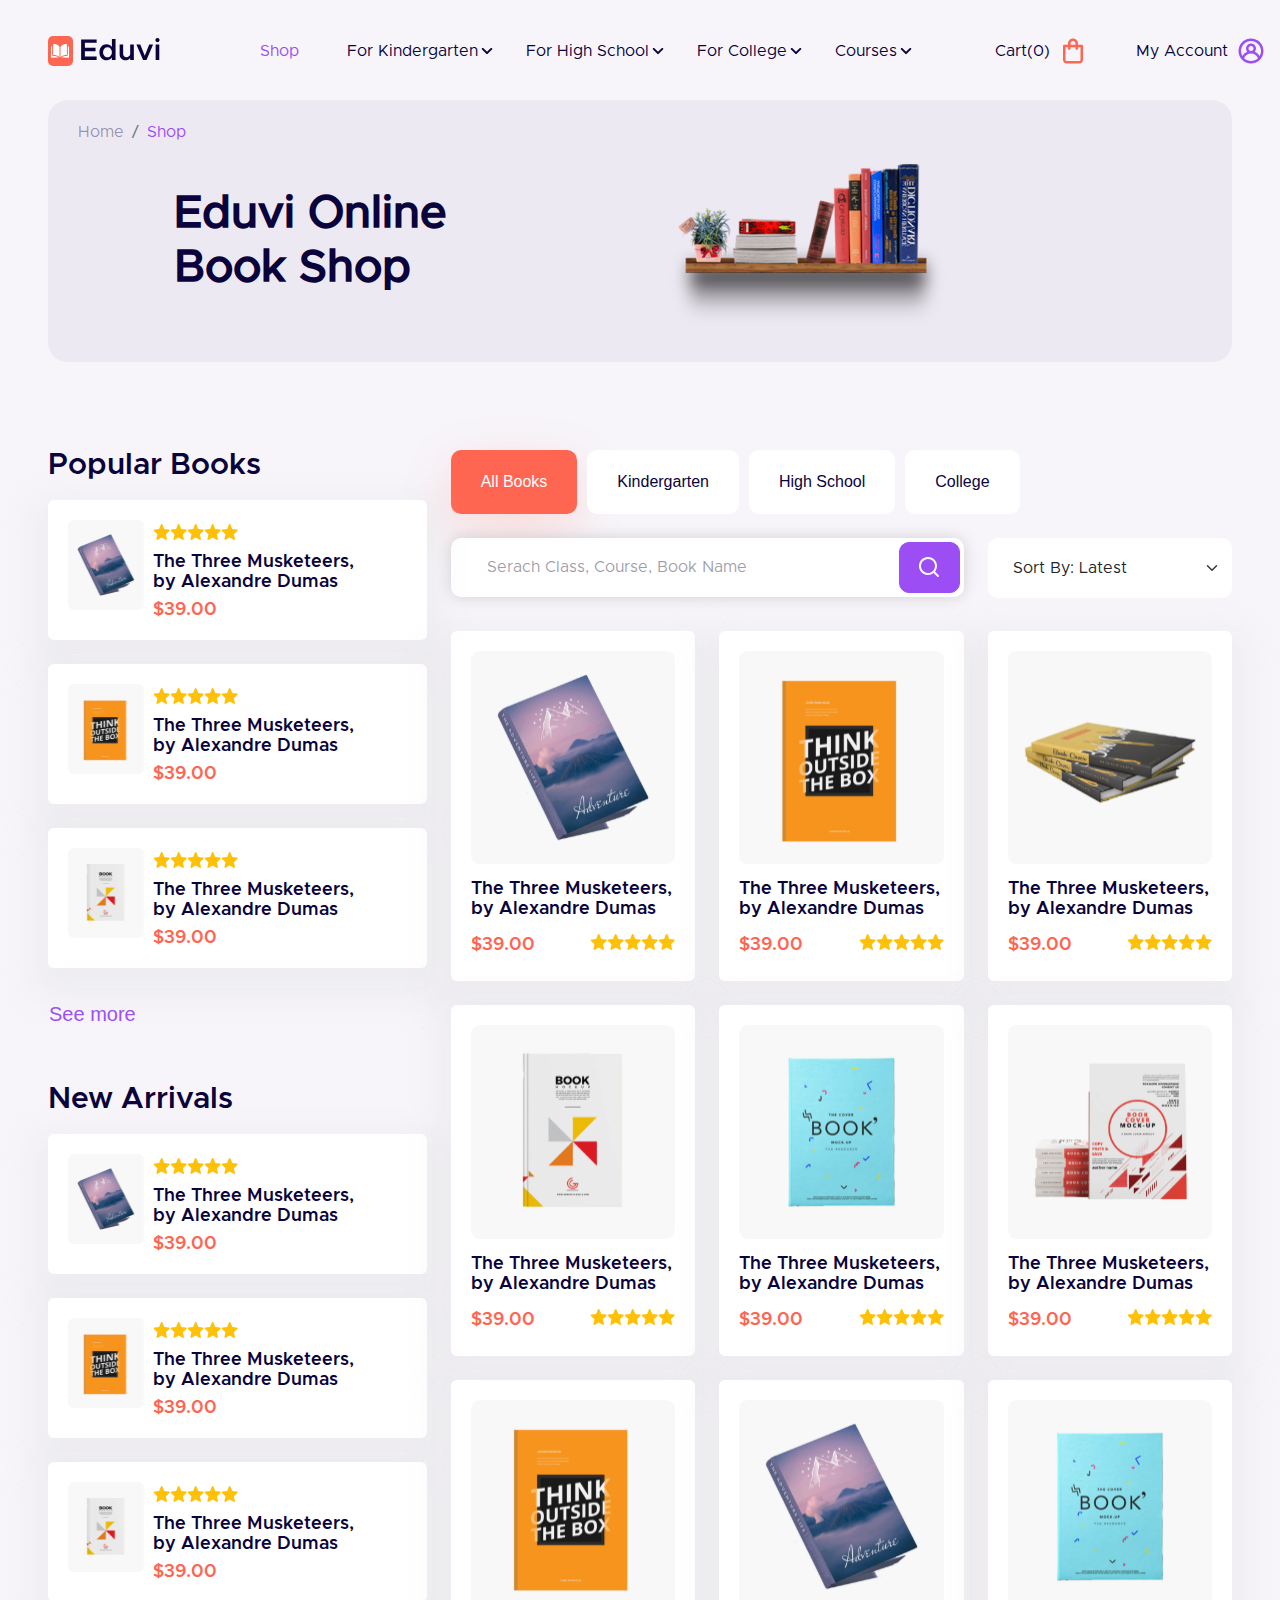
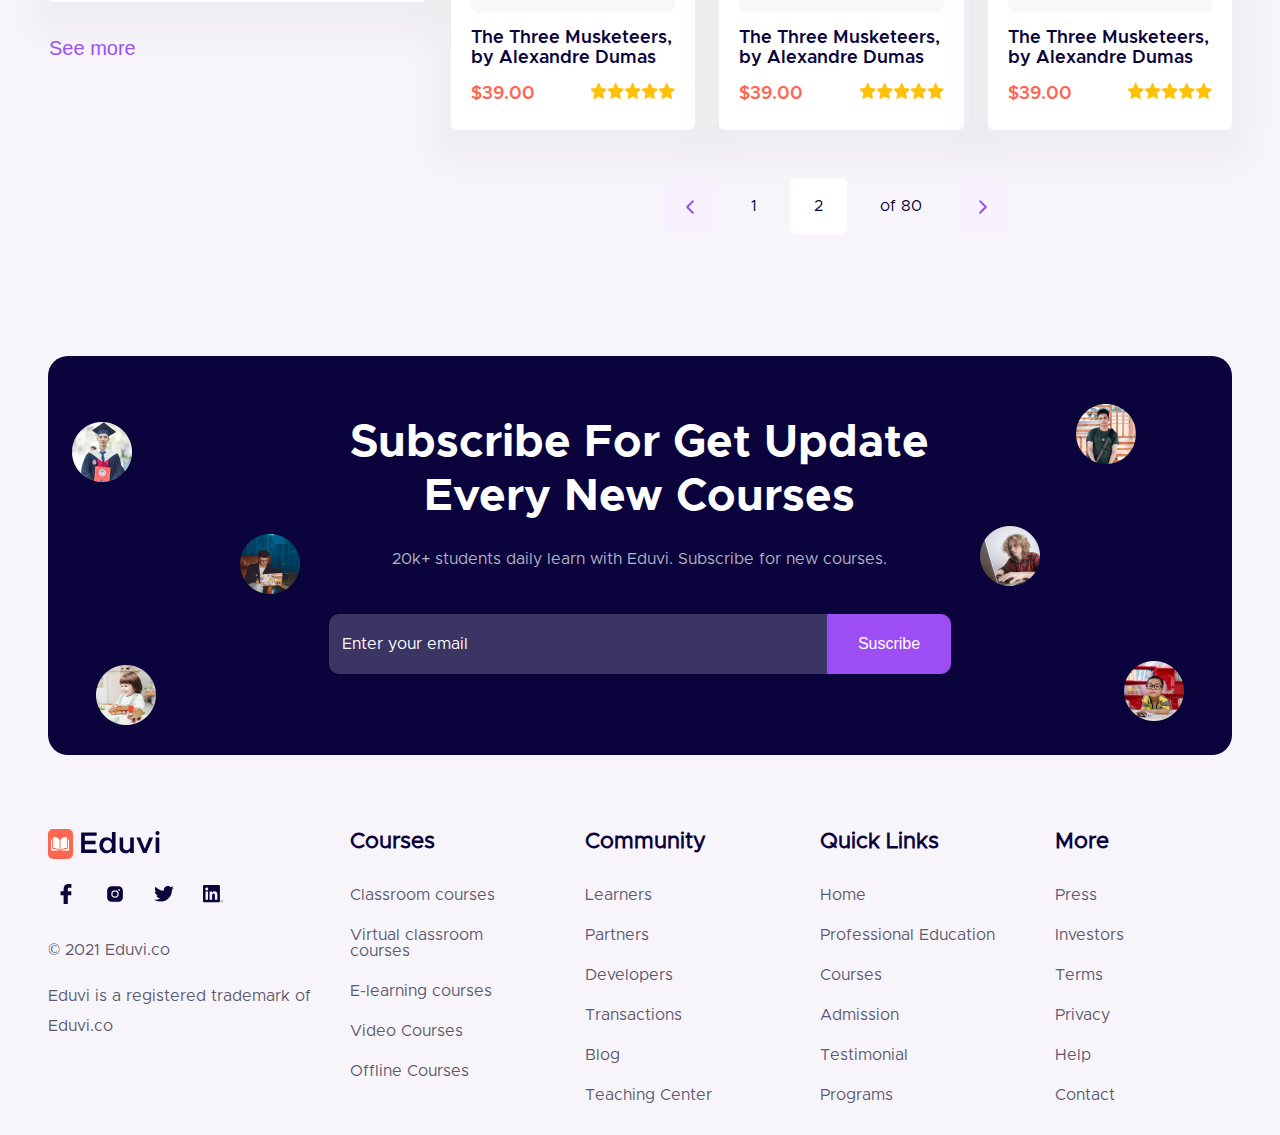
==== commit 1e6d369d: "responsive fix and animation added" ====
--- a/shop.html
+++ b/shop.html
@@ -1,164 +1,158 @@
 <!DOCTYPE html>
 <html lang="en">
-  <head>
-    <meta charset="UTF-8" />
-    <meta http-equiv="X-UA-Compatible" content="IE=edge" />
-    <meta name="viewport" content="width=device-width, initial-scale=1.0" />
-    <meta name="description" content="Eduvi is a Global training provider based across the UK that specialises in accredited and bespoke training courses. We crush the barriers togetting a degree"/>
-    <!-- facebook meta tags -->
-    <meta property="og:title" content="Want to share your knowledge?">
-    <meta property="og:description" content="High-definition video is video of higher resolution and quality than standard-definition. While there is no standardized meaning for high-definition, generally any video.">
-    <meta property="og:image" content="https://cupidanish10.github.io/eduVi-website/img/mentor.png">
-    <meta property="og:url" content="https://cupidanish10.github.io/eduVi-website">
-    <!-- twitter meta tags -->
-    <meta name="twitter:title" content="Want to share your knowledge? ">
-    <meta name="twitter:description" content="High-definition video is video of higher resolution and quality than standard-definition. While there is no standardized meaning for high-definition, generally any video.">
-    <meta name="twitter:image" content="https://cupidanish10.github.io/eduVi-website/img/mentor.png">
-    <meta name="twitter:card" content="https://cupidanish10.github.io/eduVi-website/img/mentor.png">
-    <title>EDuvi | Shop</title>
-    <link rel="stylesheet" href="css/main.css" />
-  </head>
+    <head>
+        <meta charset="UTF-8" />
+        <meta http-equiv="X-UA-Compatible" content="IE=edge" />
+        <meta name="viewport" content="width=device-width, initial-scale=1.0" />
+        <meta name="description" content="Eduvi is a Global training provider based across the UK that specialises in accredited and bespoke training courses. We crush the barriers togetting a degree"/>
+        <!-- facebook meta tags -->
+        <meta property="og:title" content="Want to share your knowledge?">
+        <meta property="og:description" content="High-definition video is video of higher resolution and quality than standard-definition. While there is no standardized meaning for high-definition, generally any video.">
+        <meta property="og:image" content="https://cupidanish10.github.io/eduVi-website/img/mentor.png">
+        <meta property="og:url" content="https://cupidanish10.github.io/eduVi-website">
+        <!-- twitter meta tags -->
+        <meta name="twitter:title" content="Want to share your knowledge? ">
+        <meta name="twitter:description" content="High-definition video is video of higher resolution and quality than standard-definition. While there is no standardized meaning for high-definition, generally any video.">
+        <meta name="twitter:image" content="https://cupidanish10.github.io/eduVi-website/img/mentor.png">
+        <meta name="twitter:card" content="https://cupidanish10.github.io/eduVi-website/img/mentor.png">
+        <link rel="icon" type="image/x-icon" href="/img/favicon.png">
+        <title>EDuvi | Home</title>
+        <link rel="stylesheet" href="https://cdnjs.cloudflare.com/ajax/libs/animate.css/4.1.1/animate.min.css" />
+        <link rel="stylesheet" href="css/main.css" />
+      </head>
   <body>
+    <!-- header Nav starts -->
     <header class="header-static">
-      <nav class="navbar navbar-expand-lg bg-transparent">
-        <div class="container-fluid px-3 px-xl-5">
-          <a class="navbar-brand" href="index.html">
-            <img src="img/Logo.svg" alt="logo" />
-          </a>
-          <button
-            class="navbar-toggler ms-auto me-3"
-            type="button"
-            data-bs-toggle="collapse"
-            data-bs-target="#navbar-js"
-            aria-controls="navbar-js"
-            aria-expanded="false"
-            aria-label="Toggle navigation"
+        <nav class="navbar navbar-expand-lg bg-transparent">
+          <div class="container-fluid px-3 px-xl-5">
+            <a class="navbar-brand" href="index.html">
+              <img src="img/Logo.svg" alt="logo" />
+            </a>
+            <button
+              class="navbar-toggler ms-auto me-3"
+              type="button"
+              data-bs-toggle="collapse"
+              data-bs-target="#navbar-js"
+              aria-controls="navbar-js"
+              aria-expanded="false"
+              aria-label="Toggle navigation"
+            >
+              <span class="navbar-toggler-icon"></span>
+            </button>
+            <div class="collapse navbar-collapse" id="navbar-js">
+              <ul class="navbar-nav me-auto first-group">
+                <li class="nav-item nav-item-spaced">
+                  <a class="nav-link active" href="shop.html">Shop</a>
+                </li>
+  
+                <li class="nav-item nav-item-spaced dropdown">
+                  <a
+                    class="nav-link dropdown-toggle"
+                    href="#"
+                    role="button"
+                    data-bs-toggle="dropdown"
+                    aria-expanded="false"
+                  >
+                    For Kindergarten
+                  </a>
+                  <ul class="dropdown-menu">
+                    <li><a class="dropdown-item" href="#">Courses</a></li>
+                    <li><a class="dropdown-item" href="#">E-Learning</a></li>
+                    <li><a class="dropdown-item" href="#"> Virtual Classroom </a></li>
+                    
+                  </ul>
+                </li>
+                <li class="nav-item nav-item-spaced dropdown">
+                  <a
+                    class="nav-link dropdown-toggle"
+                    href="#"
+                    role="button"
+                    data-bs-toggle="dropdown"
+                    aria-expanded="false"
+                  >
+                    For High School
+                  </a>
+                  <ul class="dropdown-menu">
+                    <li><a class="dropdown-item" href="#">Courses</a></li>
+                    <li><a class="dropdown-item" href="#">E-Learning</a></li>
+                    <li><a class="dropdown-item" href="#"> Virtual Classroom </a></li>
+                  </ul>
+                </li>
+                <li class="nav-item nav-item-spaced dropdown">
+                  <a
+                    class="nav-link dropdown-toggle"
+                    href="#"
+                    role="button"
+                    data-bs-toggle="dropdown"
+                    aria-expanded="false"
+                  >
+                    For College
+                  </a>
+                  <ul class="dropdown-menu">
+                    <li><a class="dropdown-item" href="#">Courses</a></li>
+                    <li><a class="dropdown-item" href="#">E-Learning</a></li>
+                    <li><a class="dropdown-item" href="#"> Virtual Classroom </a></li>
+                  </ul>
+                </li>
+               
+                <li class="nav-item nav-item-spaced dropdown">
+                  <a
+                    class="nav-link dropdown-toggle"
+                    href="#"
+                    role="button"
+                    data-bs-toggle="dropdown"
+                    aria-expanded="false"
+                  >
+                    Courses
+                  </a>
+                  <ul class="dropdown-menu">
+                    <li><a class="dropdown-item" href="#">Courses</a></li>
+                    <li><a class="dropdown-item" href="#">E-Learning</a></li>
+                    <li><a class="dropdown-item" href="#"> Virtual Classroom </a></li>
+                  </ul>
+                </li>
+              </ul>
+  
+             
+            </div>
+            <ul
+            class="navbar-nav align-items-lg-center d-flex flex-row ml-lg-auto second-group"
           >
-            <span class="navbar-toggler-icon"></span>
-          </button>
-          <div class="collapse navbar-collapse" id="navbar-js">
-            <ul class="navbar-nav me-auto first-group">
-              <li class="nav-item nav-item-spaced">
-                <a class="nav-link active" href="shop.html">Shop</a>
-              </li>
-
-              <li class="nav-item nav-item-spaced dropdown">
-                <a
-                  class="nav-link dropdown-toggle"
-                  href="#"
-                  role="button"
-                  data-bs-toggle="dropdown"
-                  aria-expanded="false"
-                >
-                  For Kindergarten
-                </a>
-                <ul class="dropdown-menu">
-                  <li><a class="dropdown-item" href="#">Action</a></li>
-                  <li><a class="dropdown-item" href="#">Another action</a></li>
-                  <li><hr class="dropdown-divider" /></li>
-                  <li>
-                    <a class="dropdown-item" href="#">Something else here</a>
-                  </li>
-                </ul>
-              </li>
-              <li class="nav-item nav-item-spaced dropdown">
-                <a
-                  class="nav-link dropdown-toggle"
-                  href="#"
-                  role="button"
-                  data-bs-toggle="dropdown"
-                  aria-expanded="false"
-                >
-                  For High School
-                </a>
-                <ul class="dropdown-menu">
-                  <li><a class="dropdown-item" href="#">Action</a></li>
-                  <li><a class="dropdown-item" href="#">Another action</a></li>
-                  <li><hr class="dropdown-divider" /></li>
-                  <li>
-                    <a class="dropdown-item" href="#">Something else here</a>
-                  </li>
-                </ul>
-              </li>
-              <li class="nav-item nav-item-spaced dropdown">
-                <a
-                  class="nav-link dropdown-toggle"
-                  href="#"
-                  role="button"
-                  data-bs-toggle="dropdown"
-                  aria-expanded="false"
-                >
-                  For College
-                </a>
-                <ul class="dropdown-menu">
-                  <li><a class="dropdown-item" href="#">Action</a></li>
-                  <li><a class="dropdown-item" href="#">Another action</a></li>
-                  <li><hr class="dropdown-divider" /></li>
-                  <li>
-                    <a class="dropdown-item" href="#">Something else here</a>
-                  </li>
-                </ul>
-              </li>
+            <li class="nav-item">
+              <a class="nav-link d-flex align-items-center" href="cart.html"
+                > <span class="d-none d-xl-block pe-2">Cart(0)</span>  <img src="img/icons/bag.svg" alt="shopping bag" /></a
+              >
              
-              <li class="nav-item nav-item-spaced dropdown">
-                <a
-                  class="nav-link dropdown-toggle"
-                  href="#"
-                  role="button"
-                  data-bs-toggle="dropdown"
-                  aria-expanded="false"
-                >
-                  Courses
-                </a>
-                <ul class="dropdown-menu">
-                  <li><a class="dropdown-item" href="#">Action</a></li>
-                  <li><a class="dropdown-item" href="#">Another action</a></li>
-                  <li><hr class="dropdown-divider" /></li>
-                  <li>
-                    <a class="dropdown-item" href="#">Something else here</a>
-                  </li>
-                </ul>
-              </li>
-            </ul>
-
-           
+            </li>
+            <li class="nav-item nav-item-spaced dropdown">
+              <a
+                class="nav-link d-flex align-items-center dropdown-toggle"
+                href="#"
+                role="button"
+                data-bs-toggle="dropdown"
+                aria-expanded="false"
+              >
+              <span class="d-none d-xl-block pe-2"> My Account </span> <img src="img/icons/profile.svg" alt="profile" />
+              </a>
+              <ul class="dropdown-menu">
+                <li><a class="dropdown-item" href="#">Profile</a></li>
+                <li><a class="dropdown-item" href="#">Settings</a></li>
+                <li><hr class="dropdown-divider" /></li>
+                <li>
+                  <a class="dropdown-item" href="#">Logout</a>
+                </li>
+              </ul>
+            </li>
+          </ul>
           </div>
-          <ul
-          class="navbar-nav align-items-lg-center d-flex flex-row ml-lg-auto second-group"
-        >
-          <li class="nav-item">
-            <a class="nav-link d-flex align-items-center" href="cart.html"
-              > <span class="d-none d-xl-block pe-2">Cart(0)</span>  <img src="img/icons/bag.svg" alt="shopping bag" /></a
-            >
-           
-          </li>
-          <li class="nav-item nav-item-spaced dropdown">
-            <a
-              class="nav-link d-flex align-items-center dropdown-toggle"
-              href="#"
-              role="button"
-              data-bs-toggle="dropdown"
-              aria-expanded="false"
-            >
-            <span class="d-none d-xl-block pe-2"> My Account </span> <img src="img/icons/profile.svg" alt="profile" />
-            </a>
-            <ul class="dropdown-menu">
-              <li><a class="dropdown-item" href="#">Action</a></li>
-              <li><a class="dropdown-item" href="#">Another action</a></li>
-              <li><hr class="dropdown-divider" /></li>
-              <li>
-                <a class="dropdown-item" href="#">Something else here</a>
-              </li>
-            </ul>
-          </li>
-        </ul>
-        </div>
-      </nav>
-    </header>
+        </nav>
+      </header>
+       <!-- header Nav ends -->
 
     <main>
 
-        <section class="py-2 position-relative overflow-hidden ">
+        <!-- subbanner starts -->
+        <section class="py-2 position-relative overflow-hidden animate__animated animate__fadeIn animate__delay-1s animate__faster">
             <div class="container-fluid px-3 px-xl-5">
               <div class="row align-items-center">
                 <div class="col-md-12">
@@ -197,11 +191,13 @@
               </div>
             </div>
         </section>
-
-        <section class="main position-relative overflow-hidden">
+        <!-- subbanner ends -->
+
+        <section class="main position-relative overflow-hidden shop-section">
             <div class="container-fluid px-3 px-xl-5">
               <div class="row">
-                    <aside class="col-xl-4 col-xxl-3">
+                    <!-- popular products -->
+                    <aside class="col-xl-4 col-xxl-4 animate__animated animate__fadeInUp animate__delay-1s animate__faster">
                         <div class="mb-5">
                             <h3 class="title"> Popular Books </h3>
     
@@ -352,7 +348,8 @@
                         </div>
                     </aside>
 
-                    <div class="col-xl-8 col-xxl-9">
+                    <!-- All Products -->
+                    <div class="col-xl-8 col-xxl-8 animate__animated animate__fadeInUp animate__delay-1s animate__faster">
                         <ul class="nav nav-pills brand-pills" id="myTab" role="tablist">
                             <li class="nav-item" role="presentation">
                               <button class="nav-link active" id="all-tab" data-bs-toggle="tab" data-bs-target="#all-tab-pane" type="button" role="tab" aria-controls="all-tab-pane" aria-selected="true">All Books</button>
@@ -375,7 +372,7 @@
                                     <div class="search-bar p-3 p-lg-1 ps-lg-4">
                                         <div class="row">
                                          
-                                          <div class="col-lg-9 d-flex align-items-center form-group">
+                                          <div class="col-lg-10 d-flex align-items-center form-group">
                                             <input
                                               class="form-control border-0 shadow-0"
                                               type="text"
@@ -384,9 +381,9 @@
                                             />
                                           </div>
                       
-                                          <div class="col-lg-3 d-grid">
+                                          <div class="col-lg-2 d-grid">
                                             <button
-                                              class="btn btn-primary h-100 d-flex justify-content-center"
+                                              class="btn btn-primary h-100 d-flex p-0 justify-content-center align-items-center"
                                               type="submit"
                                             >
                                               <img
@@ -403,7 +400,7 @@
                                 <div class="col-md-4">
                                     <div class="filter-search">
                                         <select class="form-select" aria-label="Default select example">
-                                            <option selected> <span> Sort By: </span> Latest </option>
+                                            <option selected disabled> <span class="text-muted"> Sort By: </span> Latest </option>
                                             <option value="1">One</option>
                                             <option value="2">Two</option>
                                             <option value="3">Three</option>
@@ -820,95 +817,98 @@
                        
                           <!-- pagination -->
 
-                          <nav aria-label="Page navigation brand-pagination">
-                            <ul class="pagination">
-                              <li class="page-item">
-                                <a class="page-link" href="#" aria-label="Previous">
-                                  <span aria-hidden="true">&laquo;</span>
-                                </a>
-                              </li>
-                              <li class="page-item"><a class="page-link" href="#">1</a></li>
-                              <li class="page-item"><a class="page-link" href="#">2</a></li>
-                              <li class="page-item"><a class="page-link" href="#">3</a></li>
-                              <li class="page-item">
-                                <a class="page-link" href="#" aria-label="Next">
-                                  <span aria-hidden="true">&raquo;</span>
-                                </a>
-                              </li>
-                            </ul>
-                          </nav>
-                       
-                       
-                      
-
+                          <div class="row">
+                            <div class="col-md-12">
+                                <nav aria-label="Page navigation" class="brand-pagination mt-4">
+                                  <ul class="pagination justify-content-center">
+                                    <li class="page-item">
+                                      <a class="page-link" href="#" aria-label="Previous">
+                                        <span aria-hidden="true"><img src="img/icons/chevron-right.svg" alt="arrow previous" /></span>
+                                      </a>
+                                    </li>
+                                    <li class="page-item"><a class="page-link" href="#">1</a></li>
+                                    <li class="page-item"><a class="page-link active" href="#">2</a></li>
+                                    <li class="page-item"><a class="page-link" href="#"> of 80</a></li>
+                                    <li class="page-item">
+                                      <a class="page-link" href="#" aria-label="Next">
+                                        <span aria-hidden="true"><img src="img/icons/chevron-left.svg" alt="arrow previous" /></span>
+                                      </a>
+                                    </li>
+                                  </ul>
+                                </nav>
+                             
+
+                            </div>
+                          </div>
                     </div>
                 </div>
             </div>
         </section>
 
      
-
-      <section class="main overflow-hidden">
-        <div class="container-fluid px-3 px-xl-5">
-          <div class="row">
-            <div class="col-md-12">
-              <div class="section-bg suscribe-block position-relative text-center">
-                <div class="row justify-content-center">
-                  <div class="col-md-7">
-                    <h2 class="text-white">Subscribe For Get Update Every New Courses</h2>
-                    <p> 20k+ students daily learn with Eduvi. Subscribe for new courses.</p>
-                    <form class="mt-3 px-5 suscribe-form">
-                      <div class="input-group mb-3">
-                        <input type="text" class="form-control h-60" placeholder="Enter your email" aria-label="Enter your email" aria-describedby="basic-addon2">
-                        <span class="input-group-text btn btn-primary" id="basic-addon2">Suscribe</span>
-                      </div>
-                      
-                    </form>
-                  </div>
+        <!-- Suscribe section starts -->
+        <section class="main-sm overflow-hidden">
+            <div class="container-fluid px-3 px-xl-5">
+            <div class="row">
+                <div class="col-md-12">
+                <div class="section-bg suscribe-block position-relative text-center">
+                    <div class="row justify-content-center">
+                    <div class="col-md-7">
+                        <h2 class="text-white">Subscribe For Get Update Every New Courses</h2>
+                        <p> 20k+ students daily learn with Eduvi. Subscribe for new courses.</p>
+                        <form class="mt-3 px-5 suscribe-form">
+                        <div class="input-group mb-3">
+                            <input type="text" class="form-control h-60" placeholder="Enter your email" aria-label="Enter your email" aria-describedby="basic-addon2">
+                            <span class="input-group-text btn btn-primary" id="basic-addon2">Suscribe</span>
+                        </div>
+                        
+                        </form>
+                    </div>
+                    </div>
+
+                    <div
+                    class="avatar-sm rounded-3 position-absolute top-0 start-0 mt-6 ms-4 translate-middle-y d-none d-lg-block"
+                >
+                    <img src="img/suscribe/avatar-1.png" alt="avatar 1 Icon" />
                 </div>
-
                 <div
-                class="avatar-sm rounded-3 position-absolute top-0 start-0 mt-6 ms-4 translate-middle-y d-none d-lg-block"
-              >
-                <img src="img/suscribe/avatar-1.png" alt="avatar 1 Icon" />
-              </div>
-              <div
-                class="avatar-sm rounded-3 position-absolute top-50 start-0 translate-middle-y ms-12 mt-2 d-none d-lg-block"
-              >
-                <img src="img/suscribe/avatar-2.png" alt="avatar 2 Icon" />
-              </div>
-              <div
-                class="avatar-sm rounded-3 position-absolute bottom-0 start-0 translate-middle-y ms-5 mtn-2 d-none d-lg-block"
-              >
-                <img src="img/suscribe/avatar-3.png" alt="avatar 3 Icon" />
-              </div>
-              <div
-                class="avatar-sm rounded-3 position-absolute top-0 end-0 me-6 mt-5 d-none d-lg-block z-index-9"
-              >
-                <img src="img/suscribe/avatar-4.png" alt="avatar 4 Icon" />
-              </div>
-              <div
-                class="avatar-sm rounded-3 position-absolute top-50 end-0 translate-middle-y mb-5 me-12 d-none d-lg-block z-index-9"
-              >
-                <img src="img/suscribe/avatar-5.png" alt="avatar 5 Icon" />
-              </div>
-              <div
-                class="avatar-sm rounded-3 position-absolute bottom-0 end-0 translate-middle-y mb-1 me-5 d-none d-lg-block z-index-9"
-              >
-                <img src="img/suscribe/avatar-6.png" alt="avatar 6 Icon" />
-              </div>
-
-              </div>
-
+                    class="avatar-sm rounded-3 position-absolute top-50 start-0 translate-middle-y ms-12 mt-2 d-none d-lg-block"
+                >
+                    <img src="img/suscribe/avatar-2.png" alt="avatar 2 Icon" />
+                </div>
+                <div
+                    class="avatar-sm rounded-3 position-absolute bottom-0 start-0 translate-middle-y ms-5 mtn-2 d-none d-lg-block"
+                >
+                    <img src="img/suscribe/avatar-3.png" alt="avatar 3 Icon" />
+                </div>
+                <div
+                    class="avatar-sm rounded-3 position-absolute top-0 end-0 me-6 mt-5 d-none d-lg-block z-index-9"
+                >
+                    <img src="img/suscribe/avatar-4.png" alt="avatar 4 Icon" />
+                </div>
+                <div
+                    class="avatar-sm rounded-3 position-absolute top-50 end-0 translate-middle-y mb-5 me-12 d-none d-lg-block z-index-9"
+                >
+                    <img src="img/suscribe/avatar-5.png" alt="avatar 5 Icon" />
+                </div>
+                <div
+                    class="avatar-sm rounded-3 position-absolute bottom-0 end-0 translate-middle-y mb-1 me-5 d-none d-lg-block z-index-9"
+                >
+                    <img src="img/suscribe/avatar-6.png" alt="avatar 6 Icon" />
+                </div>
+
+                </div>
+
+                </div>
             </div>
-          </div>
-        </div>
-      </section>
-
+            </div>
+        </section>
+        <!-- Suscribe section ends -->
 
     </main>
 
-    <footer class="pt-5">
+     <!-- Footer starts -->
+    <footer class="pt-5 pb-3">
       <div class="container-fluid px-3 px-xl-5">
         <!-- Row START -->
         <div class="row g-4">
@@ -963,7 +963,7 @@
               </div>
     
               <!-- Link block -->
-              <div class="col-6 col-md-4">
+              <div class="col-12 col-md-4">
                 <h5 class="mb-2 mb-md-4">Quick Links</h5>
                 <ul class="nav flex-column list-unstyled">
                   <li class="nav-item"><a class="nav-link" href="#">Home</a></li>
@@ -995,57 +995,7 @@
   
       </div>
     </footer>
-
-
-
-    <!-- <a
-    href=""
-    class="btn btn-primary"
-    data-bs-toggle="modal"
-    data-bs-target="#exampleModal"
-    >Show popup</a
-  >
-    <div
-      class="modal fade"
-      id="exampleModal"
-      tabindex="-1"
-      aria-labelledby="exampleModalLabel"
-      aria-hidden="true"
-    
-    >
-      <div class="modal-dialog">
-        <div class="modal-content">
-          <div class="modal-header">
-            <h1 class="modal-title fs-5" id="exampleModalLabel">Modal title</h1>
-            <button
-              type="button"
-              class="btn-close"
-              data-bs-dismiss="modal"
-              aria-label="Close"
-            ></button>
-          </div>
-          <div class="modal-body">
-            <form>
-                <div class="mb-3">
-                  <label for="exampleInputEmail1" class="form-label">Email address</label>
-                  <input type="email" class="form-control" id="exampleInputEmail1" aria-describedby="emailHelp">
-                  <div id="emailHelp" class="form-text">We'll never share your email with anyone else.</div>
-                </div>
-                <div class="mb-3">
-                  <label for="exampleInputPassword1" class="form-label">Password</label>
-                  <input type="password" class="form-control" id="exampleInputPassword1">
-                </div>
-                <div class="mb-3 form-check">
-                  <input type="checkbox" class="form-check-input" id="exampleCheck1">
-                  <label class="form-check-label" for="exampleCheck1">Check me out</label>
-                </div>
-                <button type="submit" class="btn btn-primary">Submit</button>
-              </form>
-          </div>
-          
-        </div>
-      </div>
-    </div> -->
+     <!-- Footer ends -->
 
     <script src="js/jquery3.min.js"></script>
     <script src="js/bootstrap.bundle.min.js"></script>
--- a/css/main.css
+++ b/css/main.css
@@ -4635,6 +4635,210 @@
   --bs-pagination-border-radius: 0.25rem;
 }
 
+.carousel {
+  position: relative;
+}
+
+.carousel.pointer-event {
+  touch-action: pan-y;
+}
+
+.carousel-inner {
+  position: relative;
+  width: 100%;
+  overflow: hidden;
+}
+.carousel-inner::after {
+  display: block;
+  clear: both;
+  content: "";
+}
+
+.carousel-item {
+  position: relative;
+  display: none;
+  float: left;
+  width: 100%;
+  margin-right: -100%;
+  backface-visibility: hidden;
+  transition: transform 0.6s ease-in-out;
+}
+@media (prefers-reduced-motion: reduce) {
+  .carousel-item {
+    transition: none;
+  }
+}
+
+.carousel-item.active,
+.carousel-item-next,
+.carousel-item-prev {
+  display: block;
+}
+
+.carousel-item-next:not(.carousel-item-start),
+.active.carousel-item-end {
+  transform: translateX(100%);
+}
+
+.carousel-item-prev:not(.carousel-item-end),
+.active.carousel-item-start {
+  transform: translateX(-100%);
+}
+
+.carousel-fade .carousel-item {
+  opacity: 0;
+  transition-property: opacity;
+  transform: none;
+}
+.carousel-fade .carousel-item.active,
+.carousel-fade .carousel-item-next.carousel-item-start,
+.carousel-fade .carousel-item-prev.carousel-item-end {
+  z-index: 1;
+  opacity: 1;
+}
+.carousel-fade .active.carousel-item-start,
+.carousel-fade .active.carousel-item-end {
+  z-index: 0;
+  opacity: 0;
+  transition: opacity 0s 0.6s;
+}
+@media (prefers-reduced-motion: reduce) {
+  .carousel-fade .active.carousel-item-start,
+  .carousel-fade .active.carousel-item-end {
+    transition: none;
+  }
+}
+
+.carousel-control-prev,
+.carousel-control-next {
+  position: absolute;
+  top: 0;
+  bottom: 0;
+  z-index: 1;
+  display: flex;
+  align-items: center;
+  justify-content: center;
+  width: 15%;
+  padding: 0;
+  color: #fff;
+  text-align: center;
+  background: none;
+  border: 0;
+  opacity: 0.5;
+  transition: opacity 0.15s ease;
+}
+@media (prefers-reduced-motion: reduce) {
+  .carousel-control-prev,
+  .carousel-control-next {
+    transition: none;
+  }
+}
+.carousel-control-prev:hover, .carousel-control-prev:focus,
+.carousel-control-next:hover,
+.carousel-control-next:focus {
+  color: #fff;
+  text-decoration: none;
+  outline: 0;
+  opacity: 0.9;
+}
+
+.carousel-control-prev {
+  left: 0;
+}
+
+.carousel-control-next {
+  right: 0;
+}
+
+.carousel-control-prev-icon,
+.carousel-control-next-icon {
+  display: inline-block;
+  width: 2rem;
+  height: 2rem;
+  background-repeat: no-repeat;
+  background-position: 50%;
+  background-size: 100% 100%;
+}
+
+/* rtl:options: {
+  "autoRename": true,
+  "stringMap":[ {
+    "name"    : "prev-next",
+    "search"  : "prev",
+    "replace" : "next"
+  } ]
+} */
+.carousel-control-prev-icon {
+  background-image: url("data:image/svg+xml,%3csvg xmlns='http://www.w3.org/2000/svg' viewBox='0 0 16 16' fill='%23fff'%3e%3cpath d='M11.354 1.646a.5.5 0 0 1 0 .708L5.707 8l5.647 5.646a.5.5 0 0 1-.708.708l-6-6a.5.5 0 0 1 0-.708l6-6a.5.5 0 0 1 .708 0z'/%3e%3c/svg%3e");
+}
+
+.carousel-control-next-icon {
+  background-image: url("data:image/svg+xml,%3csvg xmlns='http://www.w3.org/2000/svg' viewBox='0 0 16 16' fill='%23fff'%3e%3cpath d='M4.646 1.646a.5.5 0 0 1 .708 0l6 6a.5.5 0 0 1 0 .708l-6 6a.5.5 0 0 1-.708-.708L10.293 8 4.646 2.354a.5.5 0 0 1 0-.708z'/%3e%3c/svg%3e");
+}
+
+.carousel-indicators {
+  position: absolute;
+  right: 0;
+  bottom: 0;
+  left: 0;
+  z-index: 2;
+  display: flex;
+  justify-content: center;
+  padding: 0;
+  margin-right: 15%;
+  margin-bottom: 1rem;
+  margin-left: 15%;
+  list-style: none;
+}
+.carousel-indicators [data-bs-target] {
+  box-sizing: content-box;
+  flex: 0 1 auto;
+  width: 30px;
+  height: 3px;
+  padding: 0;
+  margin-right: 3px;
+  margin-left: 3px;
+  text-indent: -999px;
+  cursor: pointer;
+  background-color: #fff;
+  background-clip: padding-box;
+  border: 0;
+  border-top: 10px solid transparent;
+  border-bottom: 10px solid transparent;
+  opacity: 0.5;
+  transition: opacity 0.6s ease;
+}
+@media (prefers-reduced-motion: reduce) {
+  .carousel-indicators [data-bs-target] {
+    transition: none;
+  }
+}
+.carousel-indicators .active {
+  opacity: 1;
+}
+
+.carousel-caption {
+  position: absolute;
+  right: 15%;
+  bottom: 1.25rem;
+  left: 15%;
+  padding-top: 1.25rem;
+  padding-bottom: 1.25rem;
+  color: #fff;
+  text-align: center;
+}
+
+.carousel-dark .carousel-control-prev-icon,
+.carousel-dark .carousel-control-next-icon {
+  filter: invert(1) grayscale(100);
+}
+.carousel-dark .carousel-indicators [data-bs-target] {
+  background-color: #000;
+}
+.carousel-dark .carousel-caption {
+  color: #000;
+}
+
 .align-baseline {
   vertical-align: baseline !important;
 }
@@ -8532,26 +8736,29 @@
 }
 @font-face {
   font-family: "Metropolis Light";
-  src: url("fonts/Metropolis/Metropolis-Light.otf") format("opentype");
+  src: url("../fonts/Metropolis/Metropolis-Light.otf") format("opentype");
 }
 @font-face {
   font-family: "Metropolis Regular";
-  src: url("fonts/Metropolis/Metropolis-Regular.otf") format("opentype");
+  src: url("../fonts/Metropolis/Metropolis-Regular.otf") format("opentype");
 }
 @font-face {
   font-family: "Metropolis Medium";
-  src: url("fonts/Metropolis/Metropolis-Medium.otf") format("opentype");
+  src: url("../fonts/Metropolis/Metropolis-Medium.otf") format("opentype");
 }
 @font-face {
   font-family: "Metropolis SemiBold";
-  src: url("fonts/Metropolis/Metropolis-SemiBold.otf") format("opentype");
+  src: url("../fonts/Metropolis/Metropolis-SemiBold.otf") format("opentype");
 }
 @font-face {
   font-family: "Metropolis Bold";
-  src: url("fonts/Metropolis/Metropolis-Bold.otf") format("opentype");
+  src: url("../fonts/Metropolis/Metropolis-Bold.otf") format("opentype");
+}
+@font-face {
+  font-family: "Inter Medium";
+  src: url("../fonts/Inter/Inter-Medium.ttf") format("truetype");
 }
 /* font family*/
-/* $brand-secondary-font:'Quicksand', sans-serif; */
 /* font sizes*/
 /* headings */
 /* h1*/
@@ -8580,11 +8787,24 @@
   font-size: 65px;
   line-height: 78px;
 }
+@media (max-width: 979px) {
+  h1, .h1 {
+    font-size: 45px;
+    line-height: 54px;
+  }
+}
 
 h2, .h2 {
   font-family: "Metropolis Bold" !important;
   font-size: 45px !important;
   line-height: 54px;
+  margin-bottom: 20px;
+}
+@media (max-width: 979px) {
+  h2, .h2 {
+    font-size: 25px !important;
+    line-height: 30px;
+  }
 }
 
 h3, .h3 {
@@ -8603,6 +8823,7 @@
 h2 + p, .h2 + p {
   color: #5D5A6F;
   font-weight: 500;
+  margin-bottom: 40px;
 }
 
 a, a:hover, a:focus, .btn, .btn-link, .btn-link:hover {
@@ -8614,6 +8835,10 @@
   margin-bottom: 20px;
 }
 
+.ms-11 {
+  margin-left: 11rem !important;
+}
+
 .ms-12 {
   margin-left: 12rem !important;
 }
@@ -8622,6 +8847,10 @@
   margin-left: -1rem !important;
 }
 
+.msn-6 {
+  margin-left: -6rem !important;
+}
+
 .me-6 {
   margin-right: 6rem !important;
 }
@@ -8655,7 +8884,7 @@
 }
 
 .bg-primary-soft {
-  background: #E4E2F4;
+  background: #F8F2FF;
 }
 
 .bg-secondary-soft {
@@ -8668,11 +8897,33 @@
 
 .border-end-sm {
   border-right: 1px solid #efecf3 !important;
+}
+
+.text-muted {
+  color: rgba(93, 90, 111, 0.6);
+}
+
+.z-0 {
+  z-index: 0;
+}
+
+.z-1 {
+  z-index: 1;
+}
+
+.z-11 {
+  z-index: 11;
 }
 
 .main {
   padding-top: 80px;
   padding-bottom: 80px;
+}
+@media (max-width: 1200px) {
+  .main {
+    padding-top: 50px;
+    padding-bottom: 50px;
+  }
 }
 
 .main-md {
@@ -8694,16 +8945,34 @@
 }
 
 .btn {
+  font-family: "Inter", sans-serif;
   border-radius: 10px;
 }
-.btn.btn-primary {
+.btn-primary {
   color: #fff;
   padding: 17px 30px;
   font-size: 16px;
 }
-.btn.btn-outline-primary {
+.btn-outline-primary {
   padding: 9px 32px;
   border-radius: 5px;
+}
+.btn-outline-primary:hover {
+  color: #fff;
+}
+.btn-google {
+  font-family: "Metropolis Regular";
+  border: 1px solid #DEDDE4;
+  font-size: 16px;
+  color: #5D5A6F;
+  padding: 8px 5px;
+  text-align: left;
+}
+.btn-google:hover {
+  border: 1px solid #DEDDE4;
+}
+.btn-google img {
+  margin-right: 20px;
 }
 
 .header-static {
@@ -8733,31 +9002,56 @@
 .header-static .dropdown-toggle::after {
   border: none;
 }
-.header-static .navbar-nav.first-group {
+.header-static .navbar-nav.first-group, .header-static .navbar-nav.second-group {
   margin-left: 50px;
 }
-.header-static .navbar-nav.first-group .nav-item .nav-link {
+.header-static .navbar-nav.first-group .nav-item .nav-link, .header-static .navbar-nav.second-group .nav-item .nav-link {
   color: #0A033C;
   font-size: 16px;
   padding-right: 1rem;
   padding-left: 2rem;
   transition: 0.1s all;
 }
-.header-static .navbar-nav.first-group .nav-item .nav-link.active {
+.header-static .navbar-nav.first-group .nav-item .nav-link.active, .header-static .navbar-nav.second-group .nav-item .nav-link.active {
   color: #9C4DF4;
 }
 @media (max-width: 1200px) {
-  .header-static .navbar-nav.first-group .nav-item .nav-link {
-    padding-left: 1rem;
-  }
-}
-.header-static .navbar-nav.first-group .nav-item .nav-link:hover {
+  .header-static .navbar-nav.first-group .nav-item .nav-link, .header-static .navbar-nav.second-group .nav-item .nav-link {
+    padding-left: 1rem !important;
+    padding-right: 0rem !important;
+  }
+}
+.header-static .navbar-nav.first-group .nav-item .nav-link:hover, .header-static .navbar-nav.second-group .nav-item .nav-link:hover {
   color: #FF6652;
 }
-.header-static .navbar-nav.first-group .nav-item.dropdown .nav-link {
+.header-static .navbar-nav.first-group .nav-item.dropdown .dropdown-menu, .header-static .navbar-nav.second-group .nav-item.dropdown .dropdown-menu {
+  min-width: 200px;
+  margin-top: 1rem;
+  color: #333;
+  border: none;
+  outline: none !important;
+  font-size: 0.9rem;
+  visibility: hidden;
+  opacity: 0;
+  transform: translateY(30%);
+  transition: 0.3s all ease-in-out;
+}
+.header-static .navbar-nav.first-group .nav-item.dropdown:hover .dropdown-menu, .header-static .navbar-nav.second-group .nav-item.dropdown:hover .dropdown-menu {
+  margin-top: 0;
+  opacity: 1;
+  visibility: visible;
+  transform: translateY(0);
+}
+@media (min-width: 992px) {
+  .header-static .navbar-nav.first-group .nav-item.dropdown:hover .dropdown-menu, .header-static .navbar-nav.second-group .nav-item.dropdown:hover .dropdown-menu {
+    position: absolute;
+    display: block;
+  }
+}
+.header-static .navbar-nav.first-group .nav-item.dropdown .nav-link, .header-static .navbar-nav.second-group .nav-item.dropdown .nav-link {
   color: #0A033C;
 }
-.header-static .navbar-nav.first-group .nav-item.dropdown .nav-link:after {
+.header-static .navbar-nav.first-group .nav-item.dropdown .nav-link:after, .header-static .navbar-nav.second-group .nav-item.dropdown .nav-link:after {
   content: "";
   display: inline-block;
   position: absolute;
@@ -8769,11 +9063,20 @@
   background-repeat: no-repeat;
   transform: 0.1s all;
 }
-.header-static .navbar-nav.first-group .nav-item.dropdown .nav-link:hover:after {
+@media (max-width: 970px) {
+  .header-static .navbar-nav.first-group .nav-item.dropdown .nav-link:after, .header-static .navbar-nav.second-group .nav-item.dropdown .nav-link:after {
+    right: 10px;
+    top: 22px;
+  }
+}
+.header-static .navbar-nav.first-group .nav-item.dropdown .nav-link:hover:after, .header-static .navbar-nav.second-group .nav-item.dropdown .nav-link:hover:after {
   background-image: url("[data-uri]");
 }
-.header-static .navbar-nav.first-group .nav-item.dropdown .nav-link:hover {
+.header-static .navbar-nav.first-group .nav-item.dropdown .nav-link:hover, .header-static .navbar-nav.second-group .nav-item.dropdown .nav-link:hover {
   color: #FF6652;
+}
+.header-static .navbar-nav.second-group .nav-item.dropdown .nav-link:after {
+  display: none;
 }
 .header-static .navbar-nav.second-group .nav-item .nav-link {
   color: #0A033C;
@@ -8785,18 +9088,48 @@
 .header-static .navbar-nav.second-group .nav-item .nav-link:hover {
   color: #FF6652;
 }
+@media (max-width: 1200px) {
+  .header-static .navbar-nav.second-group {
+    margin-left: 10px !important;
+  }
+}
 
 .hero-figure {
   background: url(../img/shape.svg) no-repeat;
 }
 
+.shop-section .brand-pills.nav-pills .nav-item {
+  margin-right: 10px;
+}
+@media (max-width: 979px) {
+  .shop-section .brand-pills.nav-pills .nav-item {
+    margin-bottom: 15px;
+  }
+}
+.shop-section .brand-pills.nav-pills .nav-item .nav-link {
+  background: #fff;
+}
+.shop-section .brand-pills.nav-pills .nav-item .nav-link.active {
+  background: #FF6652;
+  color: #fff;
+  box-shadow: 0px 15px 50px rgba(255, 102, 82, 0.2);
+}
+
 .brand-pills.nav-pills .nav-link {
+  font-family: "Inter", sans-serif;
   color: #0A033C;
   padding: 20px 30px;
+  border-radius: 10px;
 }
 .brand-pills.nav-pills .nav-link.active {
   background: #FF6652;
   color: #fff;
+  box-shadow: 0px 15px 50px rgba(255, 102, 82, 0.2);
+}
+@media (max-width: 979px) {
+  .brand-pills.nav-pills .nav-link {
+    padding: 16px 15px;
+  }
 }
 
 .card {
@@ -8807,6 +9140,12 @@
 .card.lesson-card {
   padding: 30px 15px;
   border-radius: 15px;
+  margin-bottom: 40px;
+  transition: all 300ms ease-in-out 0s;
+}
+.card.lesson-card:hover {
+  transform: scale(1.02) translate(0px, -8px);
+  transition: all 300ms ease-in-out 0s;
 }
 .card.lesson-card p {
   display: -webkit-box;
@@ -8858,6 +9197,7 @@
   border-radius: 10px;
 }
 .card.popular-card, .card.product-card {
+  cursor: pointer;
   padding: 20px !important;
 }
 .card.popular-card .card-title, .card.popular-card .card-price, .card.product-card .card-title, .card.product-card .card-price {
@@ -8887,25 +9227,35 @@
   border-radius: 10px;
 }
 
+.more-btn .btn-link {
+  font-size: 20px;
+}
+
 .search-bar {
   border-radius: 10px;
   background: #fff;
+  margin-bottom: 10px;
   box-shadow: 0 0 1rem rgba(0, 0, 0, 0.15);
 }
 .search-bar .btn-link {
   color: rgba(93, 90, 111, 0.6);
 }
-.search-bar .btn-primary {
-  padding: 13px 25px !important;
+.search-bar .form-control {
+  height: calc(1.6em + 1.5rem + 2px);
 }
 .search-bar .form-control::placeholder {
   color: rgba(93, 90, 111, 0.6);
 }
+@media (max-width: 1200px) {
+  .search-bar .btn {
+    padding: 10px 30px !important;
+  }
+}
 
 .filter-search .form-select {
-  background: #FFFFFF;
+  background-color: #FFFFFF;
   border-radius: 10px;
-  padding: 13px 25px !important;
+  padding: 18px 25px !important;
   border: none;
 }
 
@@ -8914,14 +9264,34 @@
   border-radius: 20px;
   padding: 113px 0px 0 70px;
 }
+@media (max-width: 979px) {
+  .section-bg {
+    padding: 40px 0px 0 30px;
+  }
+}
 
 .suscribe-block {
   background: #0A033C;
   border-radius: 20px;
   padding: 60px 50px 65px 50px;
 }
+@media (max-width: 979px) {
+  .suscribe-block {
+    padding: 38px 18px 30px 18px;
+  }
+}
 .suscribe-block p {
   color: rgba(255, 255, 255, 0.7);
+}
+.suscribe-block .suscribe-form.px-5 {
+  padding-right: 0rem !important;
+  padding-left: 0rem !important;
+}
+
+@media (max-width: 979px) {
+  .mentor-section .pe-10 {
+    padding-right: 1rem !important;
+  }
 }
 
 .avatar-sm {
@@ -8957,6 +9327,39 @@
 }
 .brand-breadcrumb .breadcrumb-item.active {
   color: #9C4DF4;
+}
+
+.brand-pagination .page-item {
+  margin-right: 10px;
+}
+.brand-pagination .page-item:first-child:hover img {
+  content: url("../img/icons/chevron-right-white.svg");
+}
+.brand-pagination .page-item:last-child:hover img {
+  content: url("../img/icons/chevron-left-white.svg");
+}
+.brand-pagination .page-item:first-child .page-link, .brand-pagination .page-item:last-child .page-link {
+  background-color: #F8F2FF;
+  border-radius: 6px;
+}
+.brand-pagination .page-item .page-link {
+  background-color: transparent;
+  border: none;
+  color: #0A033C;
+  padding: 16px 24px !important;
+}
+.brand-pagination .page-item .page-link.active {
+  background-color: #fff;
+  border-radius: 6px;
+}
+.brand-pagination .page-item .page-link:hover {
+  background-color: #9C4DF4;
+  color: #fff;
+  border-radius: 6px;
+}
+
+.brand-signup-modal {
+  padding: 100px 88px;
 }
 
 .social-btn {
@@ -8982,10 +9385,86 @@
   font-weight: 600;
 }
 footer .nav-item {
-  margin-bottom: 20px;
+  margin-bottom: 8px;
 }
 footer .nav-item .nav-link {
   font-size: 16px;
   line-height: 16px;
   color: #5D5A6F;
+  padding-left: 0;
+  transition: 0.3s all;
+}
+footer .nav-item .nav-link:hover {
+  color: #FF6652;
+}
+
+.brand-signup-modal .slider-section {
+  position: relative;
+}
+.brand-signup-modal .slider-section:after {
+  content: "";
+  position: absolute;
+  background: linear-gradient(180deg, rgba(10, 3, 60, 0) 0%, #0A033C 51.56%, rgba(10, 3, 60, 0) 100%);
+  height: 100%;
+  width: 1px;
+  right: 95px;
+  top: 0;
+}
+@media (max-width: 997px) {
+  .brand-signup-modal .slider-section:after {
+    background: none;
+  }
+}
+.brand-signup-modal .slider-section-header img {
+  height: 20px;
+}
+.brand-signup-modal .slider-section-header h2, .brand-signup-modal .slider-section-header .h2 {
+  font-weight: 700;
+  font-size: 40px !important;
+  line-height: 50px;
+  margin-top: 15px;
+  margin-bottom: 30px;
+}
+@media (max-width: 979px) {
+  .brand-signup-modal .slider-section {
+    order: 2;
+  }
+}
+.brand-signup-modal .login-section .form-control {
+  border-left: 0;
+  padding-left: 0;
+}
+.brand-signup-modal .login-section .form-control:focus {
+  border-color: #DEDDE4;
+  box-shadow: none;
+}
+.brand-signup-modal .login-section .form-control::placeholder {
+  font-size: 16px;
+}
+.brand-signup-modal .login-section .show-password {
+  cursor: pointer;
+}
+.brand-signup-modal .login-section .forgot-password {
+  color: #5D5A6F;
+}
+@media (max-width: 979px) {
+  .brand-signup-modal .login-section {
+    order: 1;
+  }
+}
+
+.carousel-indicators {
+  bottom: -40px;
+  margin-right: 48%;
+}
+.carousel-indicators [data-bs-target] {
+  width: 8px !important;
+  height: 8px !important;
+  background: #FF6652;
+  border-radius: 30px;
+  padding: 0;
+  border: 1px solid #FF6652;
+}
+.carousel-indicators .active {
+  background: #fff !important;
 }/*# sourceMappingURL=main.css.map */